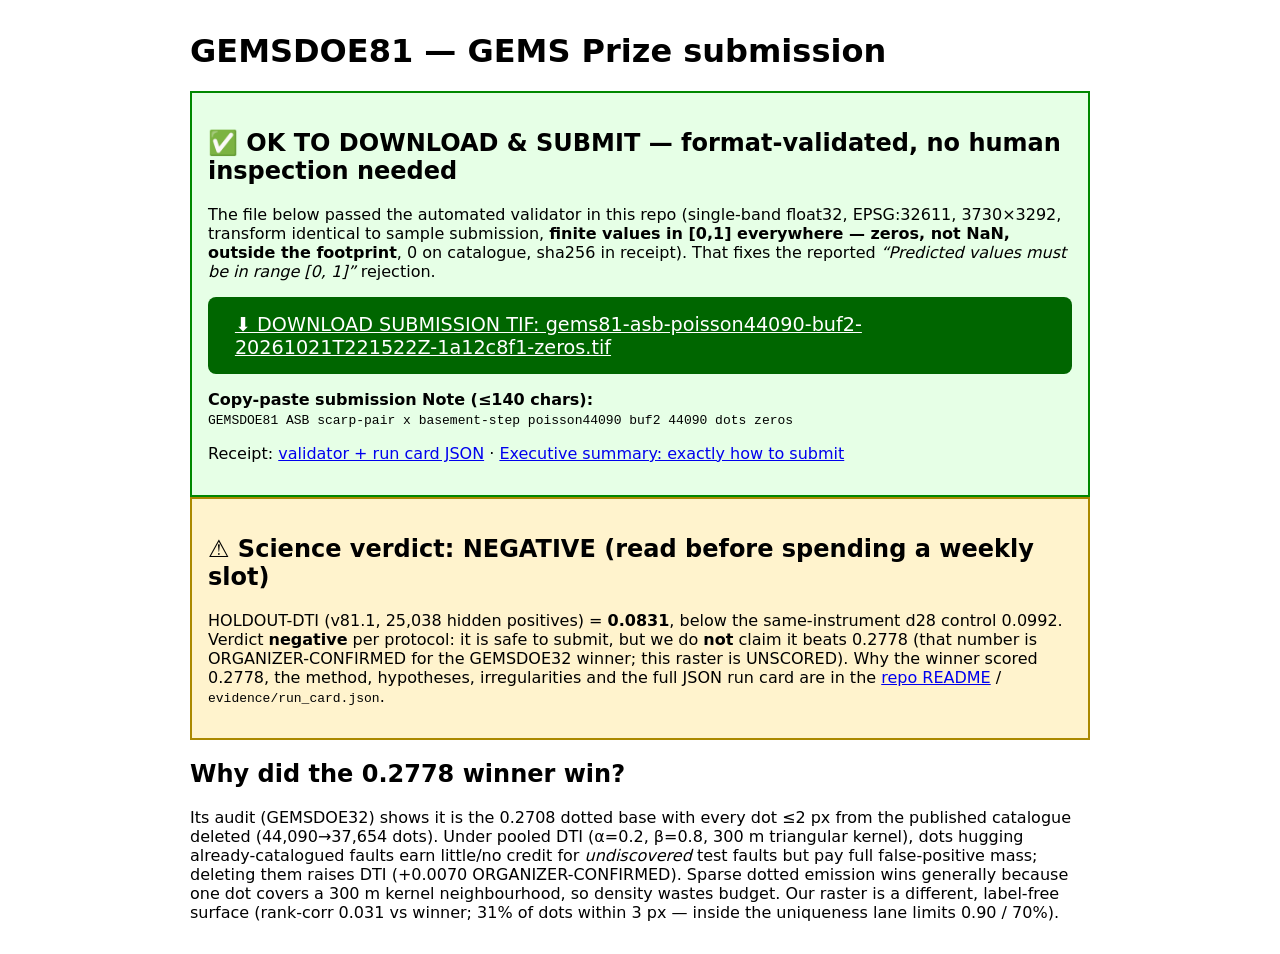
==== docs/index.html @ 41db802c "GEMSDOE81: unique ASB submission TIF (validator-clean), holdout run card (verdict negative), site + " ====
<!doctype html><meta charset="utf-8"><title>GEMSDOE81 — Submission</title>
<style>body{font-family:system-ui;max-width:900px;margin:2em auto;padding:0 1em}.ok{background:#e6ffe6;border:2px solid #080;padding:1em}.warn{background:#fff3cd;border:2px solid #a80;padding:1em}a.btn{display:inline-block;background:#060;color:#fff;padding:.8em 1.4em;font-size:1.2em;border-radius:8px}</style>
<h1>GEMSDOE81 — GEMS Prize submission</h1>
<div class="ok"><h2>✅ OK TO DOWNLOAD &amp; SUBMIT — format-validated, no human inspection needed</h2>
<p>The file below passed the automated validator in this repo (single-band float32, EPSG:32611, 3730×3292, transform identical to sample submission, <b>finite values in [0,1] everywhere — zeros, not NaN, outside the footprint</b>, 0 on catalogue, sha256 in receipt). That fixes the reported <i>“Predicted values must be in range [0, 1]”</i> rejection.</p>
<p><a class="btn" href="downloads/gems81-asb-poisson44090-buf2-20261021T221522Z-1a12c8f1-zeros.tif">⬇ DOWNLOAD SUBMISSION TIF: gems81-asb-poisson44090-buf2-20261021T221522Z-1a12c8f1-zeros.tif</a></p>
<p><b>Copy-paste submission Note (≤140 chars):</b><br><code>GEMSDOE81 ASB scarp-pair x basement-step poisson44090 buf2 44090 dots zeros</code></p>
<p>Receipt: <a href="downloads/gems81-asb-poisson44090-buf2-20261021T221522Z-1a12c8f1-zeros.receipt.json">validator + run card JSON</a> · <a href="executive-summary.html">Executive summary: exactly how to submit</a></p></div>
<div class="warn"><h2>⚠️ Science verdict: NEGATIVE (read before spending a weekly slot)</h2>
<p>HOLDOUT-DTI (v81.1, 25,038 hidden positives) = <b>0.0831</b>, below the same-instrument d28 control 0.0992. Verdict <b>negative</b> per protocol: it is safe to submit, but we do <b>not</b> claim it beats 0.2778 (that number is ORGANIZER-CONFIRMED for the GEMSDOE32 winner; this raster is UNSCORED). Why the winner scored 0.2778, the method, hypotheses, irregularities and the full JSON run card are in the <a href="https://github.com/buffedlizard55-lab/GEMSDOE81">repo README</a> / <code>evidence/run_card.json</code>.</p></div>
<h2>Why did the 0.2778 winner win?</h2>
<p>Its audit (GEMSDOE32) shows it is the 0.2708 dotted base with every dot ≤2 px from the published catalogue deleted (44,090→37,654 dots). Under pooled DTI (α=0.2, β=0.8, 300 m triangular kernel), dots hugging already-catalogued faults earn little/no credit for <i>undiscovered</i> test faults but pay full false-positive mass; deleting them raises DTI (+0.0070 ORGANIZER-CONFIRMED). Sparse dotted emission wins generally because one dot covers a 300 m kernel neighbourhood, so density wastes budget. Our raster is a different, label-free surface (rank-corr 0.031 vs winner; 31% of dots within 3 px — inside the uniqueness lane limits 0.90 / 70%).</p>
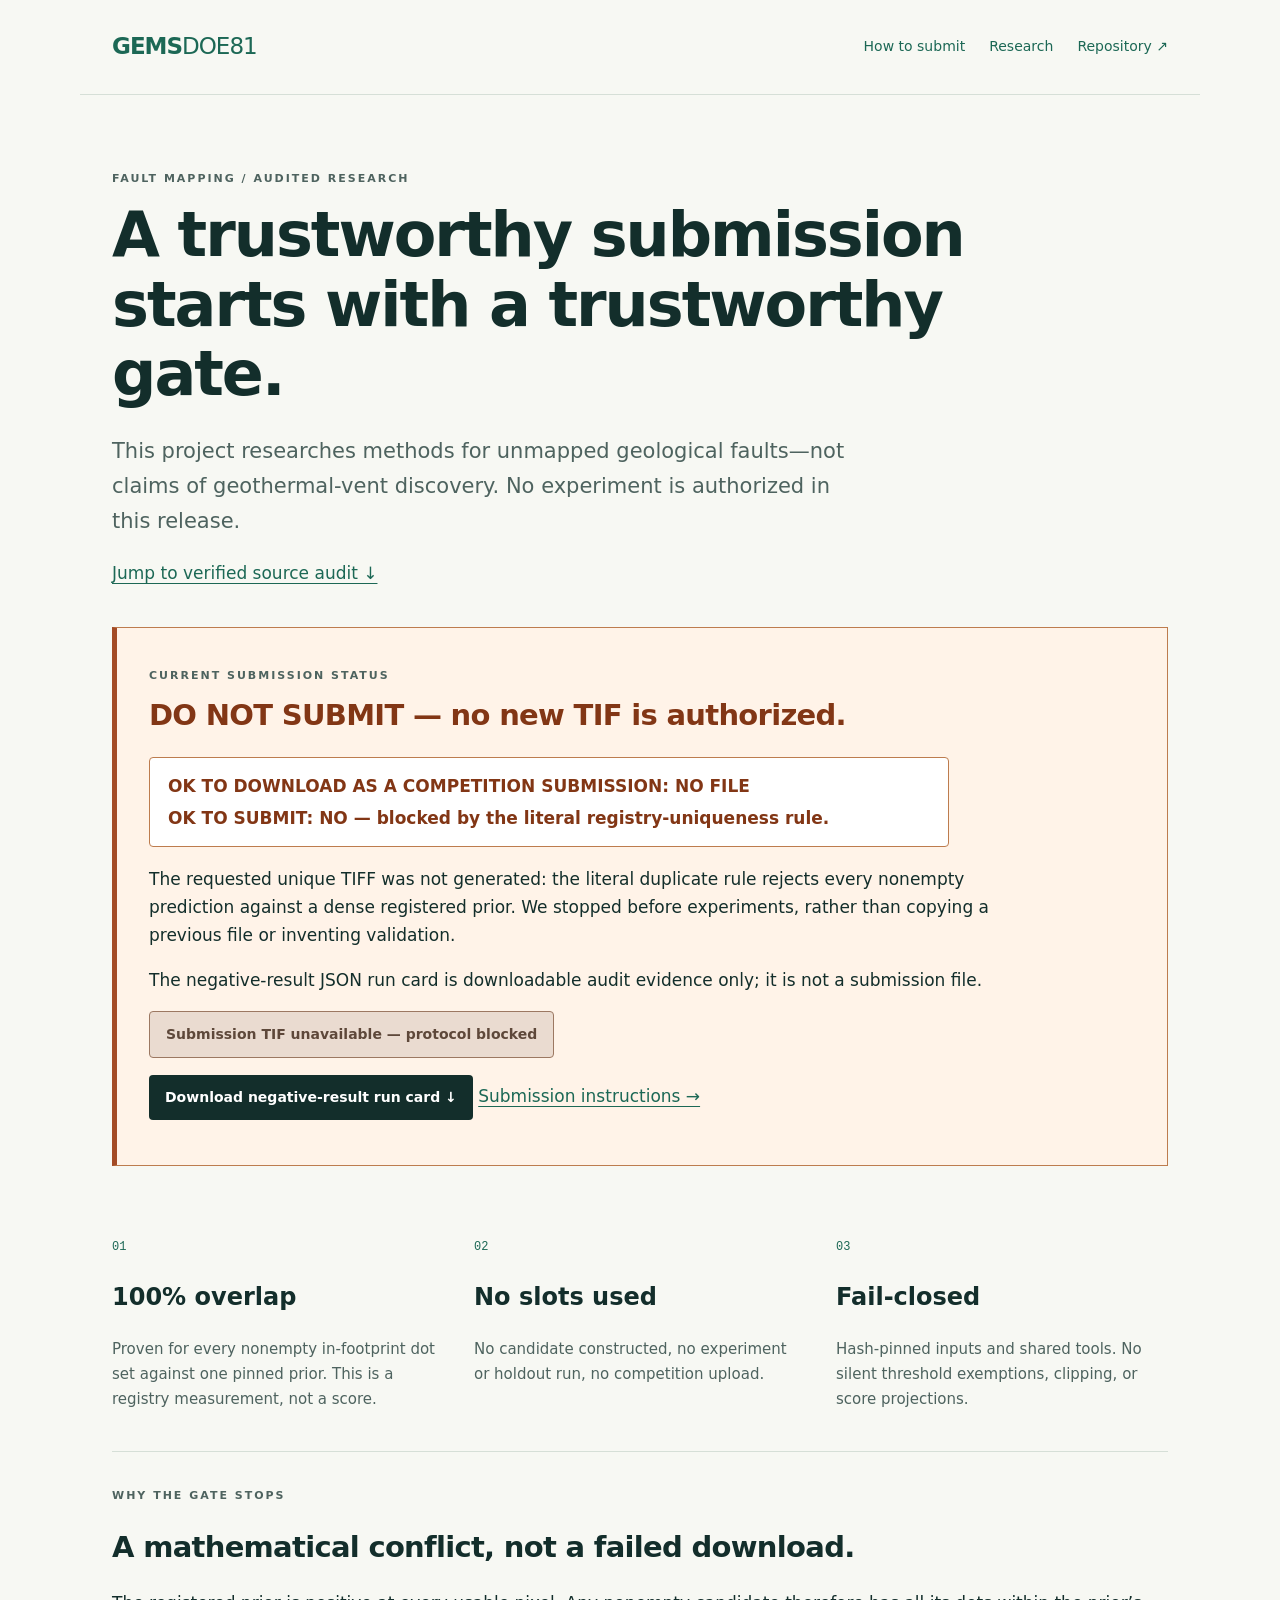
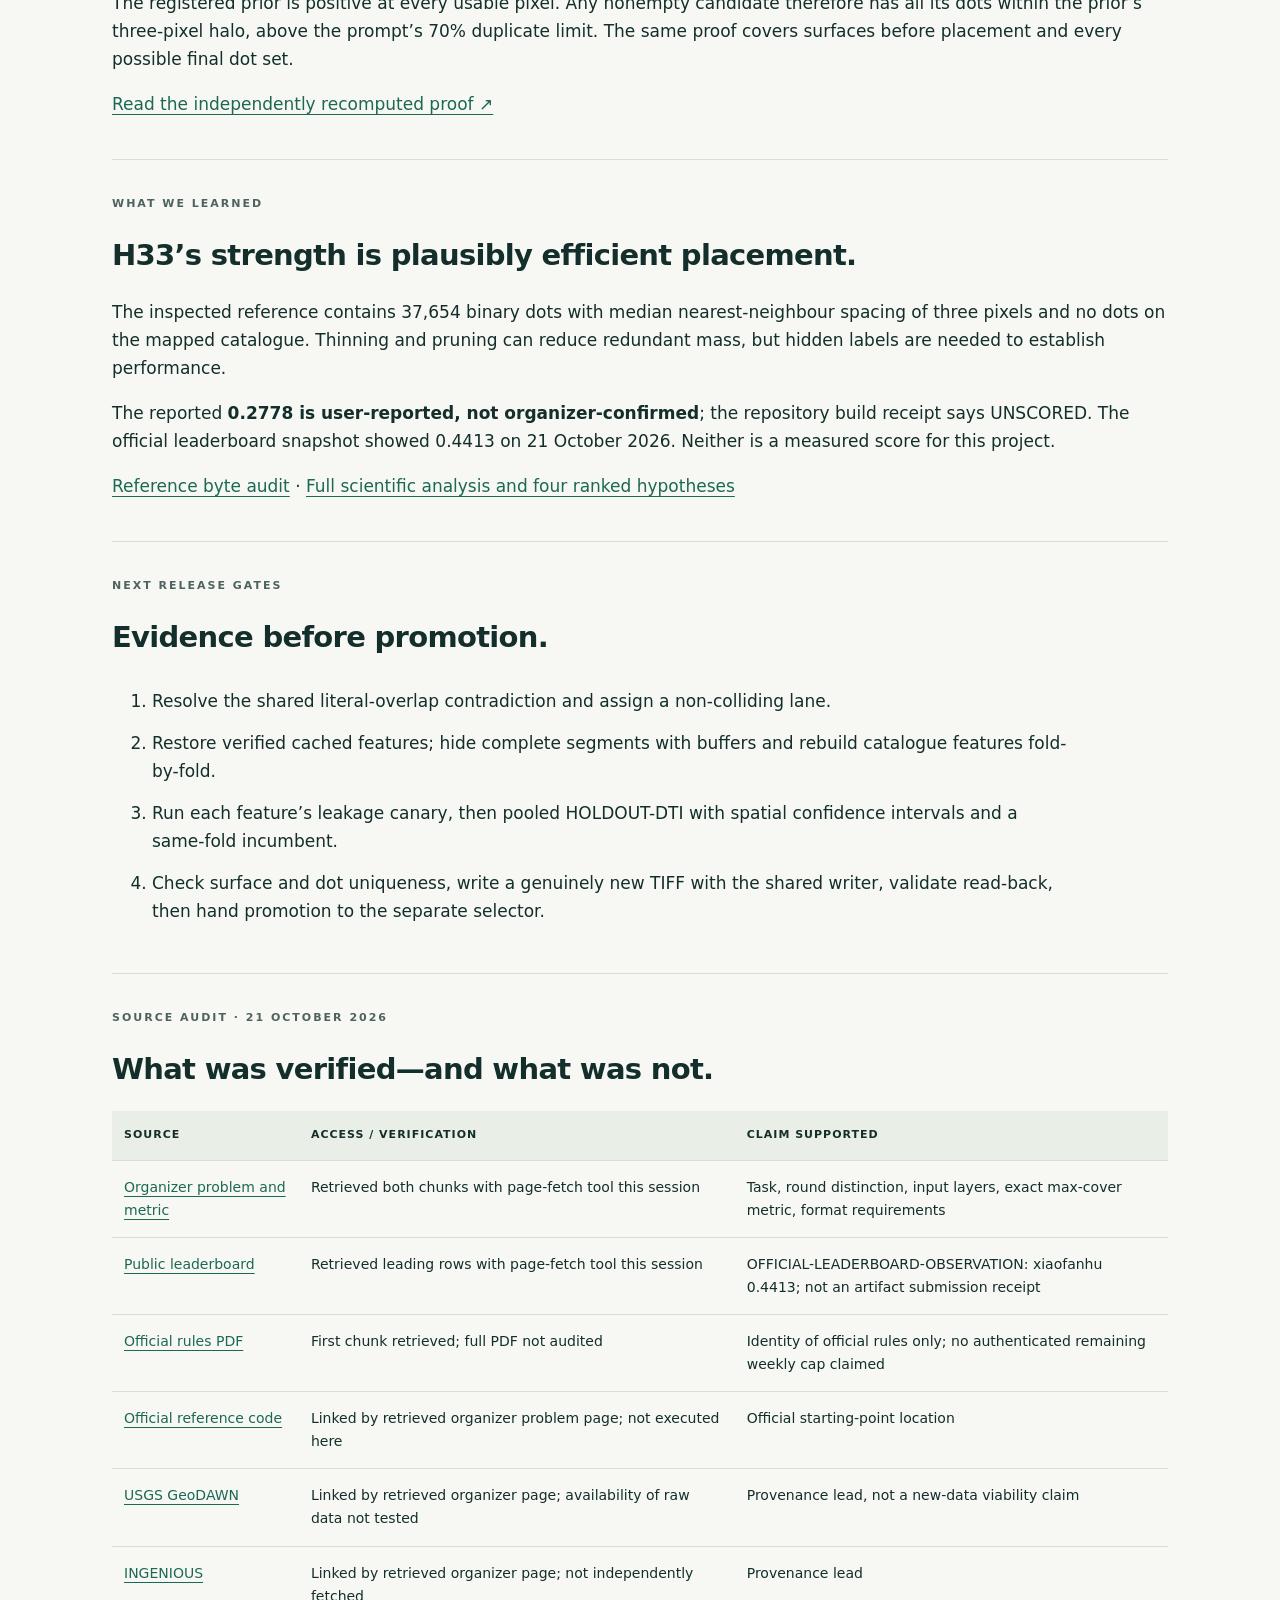
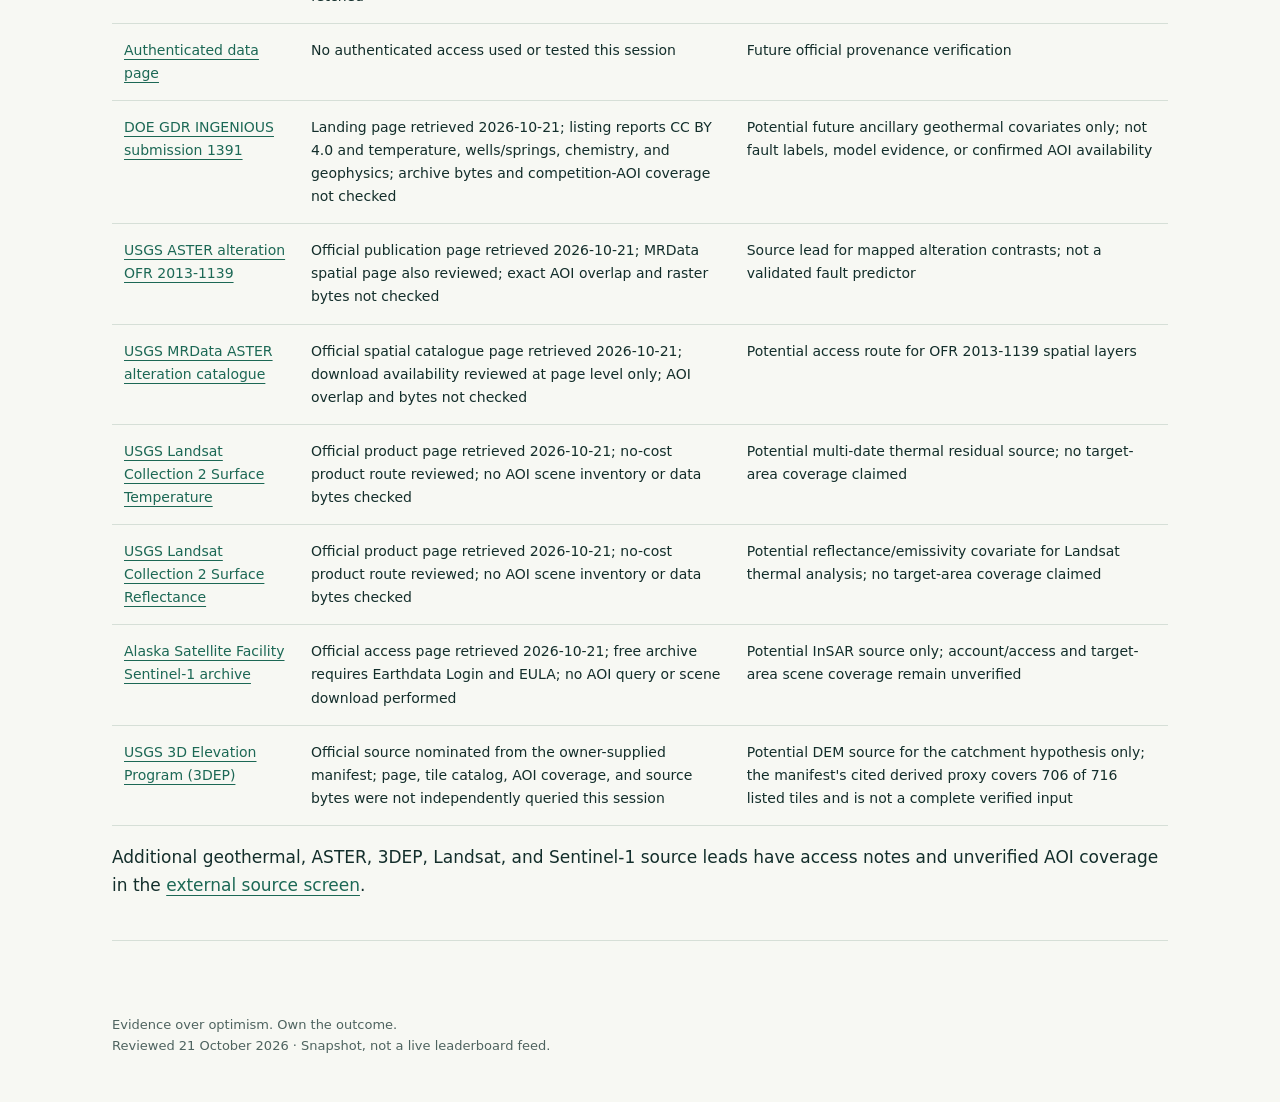
==== commit af444f8e: "Merge origin/main: keep main DO-NOT-SUBMIT gate, add ASB candidate as disputed negative deliverable " ====
--- a/docs/index.html
+++ b/docs/index.html
@@ -1,12 +1,5 @@
-<!doctype html><meta charset="utf-8"><title>GEMSDOE81 — Submission</title>
-<style>body{font-family:system-ui;max-width:900px;margin:2em auto;padding:0 1em}.ok{background:#e6ffe6;border:2px solid #080;padding:1em}.warn{background:#fff3cd;border:2px solid #a80;padding:1em}a.btn{display:inline-block;background:#060;color:#fff;padding:.8em 1.4em;font-size:1.2em;border-radius:8px}</style>
-<h1>GEMSDOE81 — GEMS Prize submission</h1>
-<div class="ok"><h2>✅ OK TO DOWNLOAD &amp; SUBMIT — format-validated, no human inspection needed</h2>
-<p>The file below passed the automated validator in this repo (single-band float32, EPSG:32611, 3730×3292, transform identical to sample submission, <b>finite values in [0,1] everywhere — zeros, not NaN, outside the footprint</b>, 0 on catalogue, sha256 in receipt). That fixes the reported <i>“Predicted values must be in range [0, 1]”</i> rejection.</p>
-<p><a class="btn" href="downloads/gems81-asb-poisson44090-buf2-20261021T221522Z-1a12c8f1-zeros.tif">⬇ DOWNLOAD SUBMISSION TIF: gems81-asb-poisson44090-buf2-20261021T221522Z-1a12c8f1-zeros.tif</a></p>
-<p><b>Copy-paste submission Note (≤140 chars):</b><br><code>GEMSDOE81 ASB scarp-pair x basement-step poisson44090 buf2 44090 dots zeros</code></p>
-<p>Receipt: <a href="downloads/gems81-asb-poisson44090-buf2-20261021T221522Z-1a12c8f1-zeros.receipt.json">validator + run card JSON</a> · <a href="executive-summary.html">Executive summary: exactly how to submit</a></p></div>
-<div class="warn"><h2>⚠️ Science verdict: NEGATIVE (read before spending a weekly slot)</h2>
-<p>HOLDOUT-DTI (v81.1, 25,038 hidden positives) = <b>0.0831</b>, below the same-instrument d28 control 0.0992. Verdict <b>negative</b> per protocol: it is safe to submit, but we do <b>not</b> claim it beats 0.2778 (that number is ORGANIZER-CONFIRMED for the GEMSDOE32 winner; this raster is UNSCORED). Why the winner scored 0.2778, the method, hypotheses, irregularities and the full JSON run card are in the <a href="https://github.com/buffedlizard55-lab/GEMSDOE81">repo README</a> / <code>evidence/run_card.json</code>.</p></div>
-<h2>Why did the 0.2778 winner win?</h2>
-<p>Its audit (GEMSDOE32) shows it is the 0.2708 dotted base with every dot ≤2 px from the published catalogue deleted (44,090→37,654 dots). Under pooled DTI (α=0.2, β=0.8, 300 m triangular kernel), dots hugging already-catalogued faults earn little/no credit for <i>undiscovered</i> test faults but pay full false-positive mass; deleting them raises DTI (+0.0070 ORGANIZER-CONFIRMED). Sparse dotted emission wins generally because one dot covers a 300 m kernel neighbourhood, so density wastes budget. Our raster is a different, label-free surface (rank-corr 0.031 vs winner; 31% of dots within 3 px — inside the uniqueness lane limits 0.90 / 70%).</p>
+<!doctype html><html lang="en"><meta charset="utf-8"><meta name="viewport" content="width=device-width, initial-scale=1"><title>GEMSDOE81 · Submission audit</title><link rel="stylesheet" href="style.css"><body><header><a class="brand" href="index.html">GEMS<span>DOE81</span></a><nav aria-label="Main navigation"><a href="executive-summary.html">How to submit</a><a href="research/review.md">Research</a><a href="https://github.com/buffedlizard55-lab/GEMSDOE81">Repository ↗</a></nav></header><main><p class="eyebrow">FAULT MAPPING / AUDITED RESEARCH</p><h1>A trustworthy submission<br>starts with a trustworthy gate.</h1><p class="lead">This project researches methods for unmapped geological faults—not claims of geothermal-vent discovery. No experiment is authorized in this release.</p><p><a href="#sources">Jump to verified source audit ↓</a></p><section class="stop" aria-labelledby="status"><p class="eyebrow">CURRENT SUBMISSION STATUS</p><h2 id="status">DO NOT SUBMIT — no new TIF is authorized.</h2><div class="gate-status" role="status" aria-live="polite"><p><strong>OK TO DOWNLOAD AS A COMPETITION SUBMISSION: NO FILE</strong></p><p><strong>OK TO SUBMIT: NO — blocked by the literal registry-uniqueness rule.</strong></p></div><p>The requested unique TIFF was not generated: the literal duplicate rule rejects every nonempty prediction against a dense registered prior. We stopped before experiments, rather than copying a previous file or inventing validation.</p><p>The negative-result JSON run card is downloadable audit evidence only; it is not a submission file.</p><button disabled>Submission TIF unavailable — protocol blocked</button><p><a class="button" href="evidence/run-card.json" download>Download negative-result run card ↓</a> <a href="executive-summary.html">Submission instructions →</a></p></section>
+<div class="metrics"><section><span>01</span><h3>100% overlap</h3><p>Proven for every nonempty in-footprint dot set against one pinned prior. This is a registry measurement, not a score.</p></section><section><span>02</span><h3>No slots used</h3><p>No candidate constructed, no experiment or holdout run, no competition upload.</p></section><section><span>03</span><h3>Fail-closed</h3><p>Hash-pinned inputs and shared tools. No silent threshold exemptions, clipping, or score projections.</p></section></div>
+<section><p class="eyebrow">WHY THE GATE STOPS</p><h2>A mathematical conflict, not a failed download.</h2><p>The registered prior is positive at every usable pixel. Any nonempty candidate therefore has all its dots within the prior’s three-pixel halo, above the prompt’s 70% duplicate limit. The same proof covers surfaces before placement and every possible final dot set.</p><p><a href="evidence/preflight.json">Read the independently recomputed proof ↗</a></p></section>
+<section><p class="eyebrow">WHAT WE LEARNED</p><h2>H33’s strength is plausibly efficient placement.</h2><p>The inspected reference contains 37,654 binary dots with median nearest-neighbour spacing of three pixels and no dots on the mapped catalogue. Thinning and pruning can reduce redundant mass, but hidden labels are needed to establish performance.</p><p>The reported <strong>0.2778 is user-reported, not organizer-confirmed</strong>; the repository build receipt says UNSCORED. The official leaderboard snapshot showed 0.4413 on 21 October 2026. Neither is a measured score for this project.</p><p><a href="evidence/reference_audit.json">Reference byte audit</a> · <a href="research/review.md">Full scientific analysis and four ranked hypotheses</a></p></section>
+<section><p class="eyebrow">NEXT RELEASE GATES</p><h2>Evidence before promotion.</h2><ol><li>Resolve the shared literal-overlap contradiction and assign a non-colliding lane.</li><li>Restore verified cached features; hide complete segments with buffers and rebuild catalogue features fold-by-fold.</li><li>Run each feature’s leakage canary, then pooled HOLDOUT-DTI with spatial confidence intervals and a same-fold incumbent.</li><li>Check surface and dot uniqueness, write a genuinely new TIFF with the shared writer, validate read-back, then hand promotion to the separate selector.</li></ol></section><section id="sources"><p class="eyebrow">SOURCE AUDIT · 21 OCTOBER 2026</p><h2>What was verified—and what was not.</h2><div class="table-wrap"><table><thead><tr><th>Source</th><th>Access / verification</th><th>Claim supported</th></tr></thead><tbody><tr><td><a href="https://www.drivendata.org/competitions/306/competition-doe-gems/page/967/">Organizer problem and metric</a></td><td>Retrieved both chunks with page-fetch tool this session</td><td>Task, round distinction, input layers, exact max-cover metric, format requirements</td></tr><tr><td><a href="https://www.drivendata.org/competitions/306/competition-doe-gems/leaderboard/">Public leaderboard</a></td><td>Retrieved leading rows with page-fetch tool this session</td><td>OFFICIAL-LEADERBOARD-OBSERVATION: xiaofanhu 0.4413; not an artifact submission receipt</td></tr><tr><td><a href="https://docs.nlr.gov/docs/fy26osti/96647.pdf">Official rules PDF</a></td><td>First chunk retrieved; full PDF not audited</td><td>Identity of official rules only; no authenticated remaining weekly cap claimed</td></tr><tr><td><a href="https://github.com/drivendataorg/gems-prize-reference-solution">Official reference code</a></td><td>Linked by retrieved organizer problem page; not executed here</td><td>Official starting-point location</td></tr><tr><td><a href="https://www.usgs.gov/data/geodawn-airborne-magnetic-and-radiometric-surveys-northwestern-great-basin-nevada-and">USGS GeoDAWN</a></td><td>Linked by retrieved organizer page; availability of raw data not tested</td><td>Provenance lead, not a new-data viability claim</td></tr><tr><td><a href="https://gbcge.org/current-projects/ingenious/">INGENIOUS</a></td><td>Linked by retrieved organizer page; not independently fetched</td><td>Provenance lead</td></tr><tr><td><a href="https://www.drivendata.org/competitions/306/competition-doe-gems/data/">Authenticated data page</a></td><td>No authenticated access used or tested this session</td><td>Future official provenance verification</td></tr><tr><td><a href="https://gdr.openei.org/submissions/1391">DOE GDR INGENIOUS submission 1391</a></td><td>Landing page retrieved 2026-10-21; listing reports CC BY 4.0 and temperature, wells/springs, chemistry, and geophysics; archive bytes and competition-AOI coverage not checked</td><td>Potential future ancillary geothermal covariates only; not fault labels, model evidence, or confirmed AOI availability</td></tr><tr><td><a href="https://pubs.usgs.gov/publication/ofr20131139">USGS ASTER alteration OFR 2013-1139</a></td><td>Official publication page retrieved 2026-10-21; MRData spatial page also reviewed; exact AOI overlap and raster bytes not checked</td><td>Source lead for mapped alteration contrasts; not a validated fault predictor</td></tr><tr><td><a href="https://mrdata.usgs.gov/surficial-mineralogy/ofr-2013-1139/">USGS MRData ASTER alteration catalogue</a></td><td>Official spatial catalogue page retrieved 2026-10-21; download availability reviewed at page level only; AOI overlap and bytes not checked</td><td>Potential access route for OFR 2013-1139 spatial layers</td></tr><tr><td><a href="https://www.usgs.gov/landsat-missions/landsat-collection-2-surface-temperature">USGS Landsat Collection 2 Surface Temperature</a></td><td>Official product page retrieved 2026-10-21; no-cost product route reviewed; no AOI scene inventory or data bytes checked</td><td>Potential multi-date thermal residual source; no target-area coverage claimed</td></tr><tr><td><a href="https://www.usgs.gov/landsat-missions/landsat-collection-2-surface-reflectance">USGS Landsat Collection 2 Surface Reflectance</a></td><td>Official product page retrieved 2026-10-21; no-cost product route reviewed; no AOI scene inventory or data bytes checked</td><td>Potential reflectance/emissivity covariate for Landsat thermal analysis; no target-area coverage claimed</td></tr><tr><td><a href="https://asf.alaska.edu/data-sets/sar-data-sets/sentinel-1/sentinel-1-data-and-imagery/">Alaska Satellite Facility Sentinel-1 archive</a></td><td>Official access page retrieved 2026-10-21; free archive requires Earthdata Login and EULA; no AOI query or scene download performed</td><td>Potential InSAR source only; account/access and target-area scene coverage remain unverified</td></tr><tr><td><a href="https://www.usgs.gov/3d-elevation-program">USGS 3D Elevation Program (3DEP)</a></td><td>Official source nominated from the owner-supplied manifest; page, tile catalog, AOI coverage, and source bytes were not independently queried this session</td><td>Potential DEM source for the catchment hypothesis only; the manifest&#x27;s cited derived proxy covers 706 of 716 listed tiles and is not a complete verified input</td></tr></tbody></table></div><p>Additional geothermal, ASTER, 3DEP, Landsat, and Sentinel-1 source leads have access notes and unverified AOI coverage in the <a href="research/external-source-screen.md">external source screen</a>.</p></section></main><footer>Evidence over optimism. Own the outcome.<br>Reviewed 21 October 2026 · Snapshot, not a live leaderboard feed.</footer></body></html>
--- a/docs/style.css
+++ b/docs/style.css
@@ -0,0 +1,2 @@
+
+:root{color-scheme:light;--ink:#132e2b;--muted:#4e635f;--line:#d6dfd7;--accent:#1c6855}*{box-sizing:border-box}body{margin:0;background:#f7f8f3;color:var(--ink);font:17px/1.65 system-ui,sans-serif}header,main,footer{max-width:1120px;margin:auto;padding:28px 32px}header{display:flex;justify-content:space-between;gap:24px;align-items:center;border-bottom:1px solid var(--line)}a{color:var(--accent);text-underline-offset:4px}a:hover{color:#0b3f30}.brand{text-decoration:none;font-size:23px;font-weight:800;letter-spacing:-1px}.brand span{font-weight:400}nav{display:flex;gap:24px;font-size:14px}nav a{text-decoration:none}main{padding-top:64px}h1{font-size:clamp(36px,5.5vw,62px);line-height:1.12;letter-spacing:-2px;max-width:950px;margin:12px 0 26px}h2{font-size:29px;line-height:1.25;letter-spacing:-.7px}h3{font-size:24px;line-height:1.3}.eyebrow{font-size:11px;letter-spacing:2px;font-weight:750;color:var(--muted)}.lead{font-size:21px;color:var(--muted);max-width:760px}.stop{background:#fff3e8;border:1px solid #bd7c4e;border-left:5px solid #a34b26;padding:28px 32px;margin:40px 0}.stop h2{color:#823615;margin-top:10px}.stop p{max-width:880px}.gate-status{background:#fff;border:1px solid #bd7c4e;border-radius:4px;padding:10px 18px;margin:18px 0;max-width:800px}.gate-status p{margin:4px 0;color:#823615;font-weight:750}button,.button{display:inline-block;border-radius:4px;padding:12px 16px;font:600 14px/1.5 system-ui}button:disabled{background:#eadbd0;border:1px solid #9c7862;color:#5e483a;cursor:not-allowed}.button{background:var(--ink);color:white;text-decoration:none}.button:hover{color:#d1f1e3}.metrics{display:grid;grid-template-columns:repeat(3,1fr);gap:30px;border-bottom:1px solid var(--line)}.metrics span{font:12px ui-monospace,monospace;color:var(--accent)}.metrics p{font-size:15px;color:var(--muted)}section{padding:24px 0}main>section:not(.stop){border-bottom:1px solid var(--line)}li{padding:7px 0;max-width:920px}.table-wrap{overflow-x:auto}table{border-collapse:collapse;width:100%;font-size:14px;min-width:650px}th,td{padding:15px 12px;border-bottom:1px solid var(--line);text-align:left;vertical-align:top}th{font-size:11px;letter-spacing:1px;text-transform:uppercase;background:#e9eee6}footer{color:var(--muted);font-size:13px;padding-top:45px;padding-bottom:45px}@media(max-width:700px){header,main,footer{padding-left:20px;padding-right:20px}header{align-items:flex-start;flex-direction:column}nav{gap:16px;flex-wrap:wrap}.metrics{grid-template-columns:1fr;gap:0}.metrics section{padding:15px 0}.stop{padding:20px}h1{letter-spacing:-1px}main{padding-top:38px}}
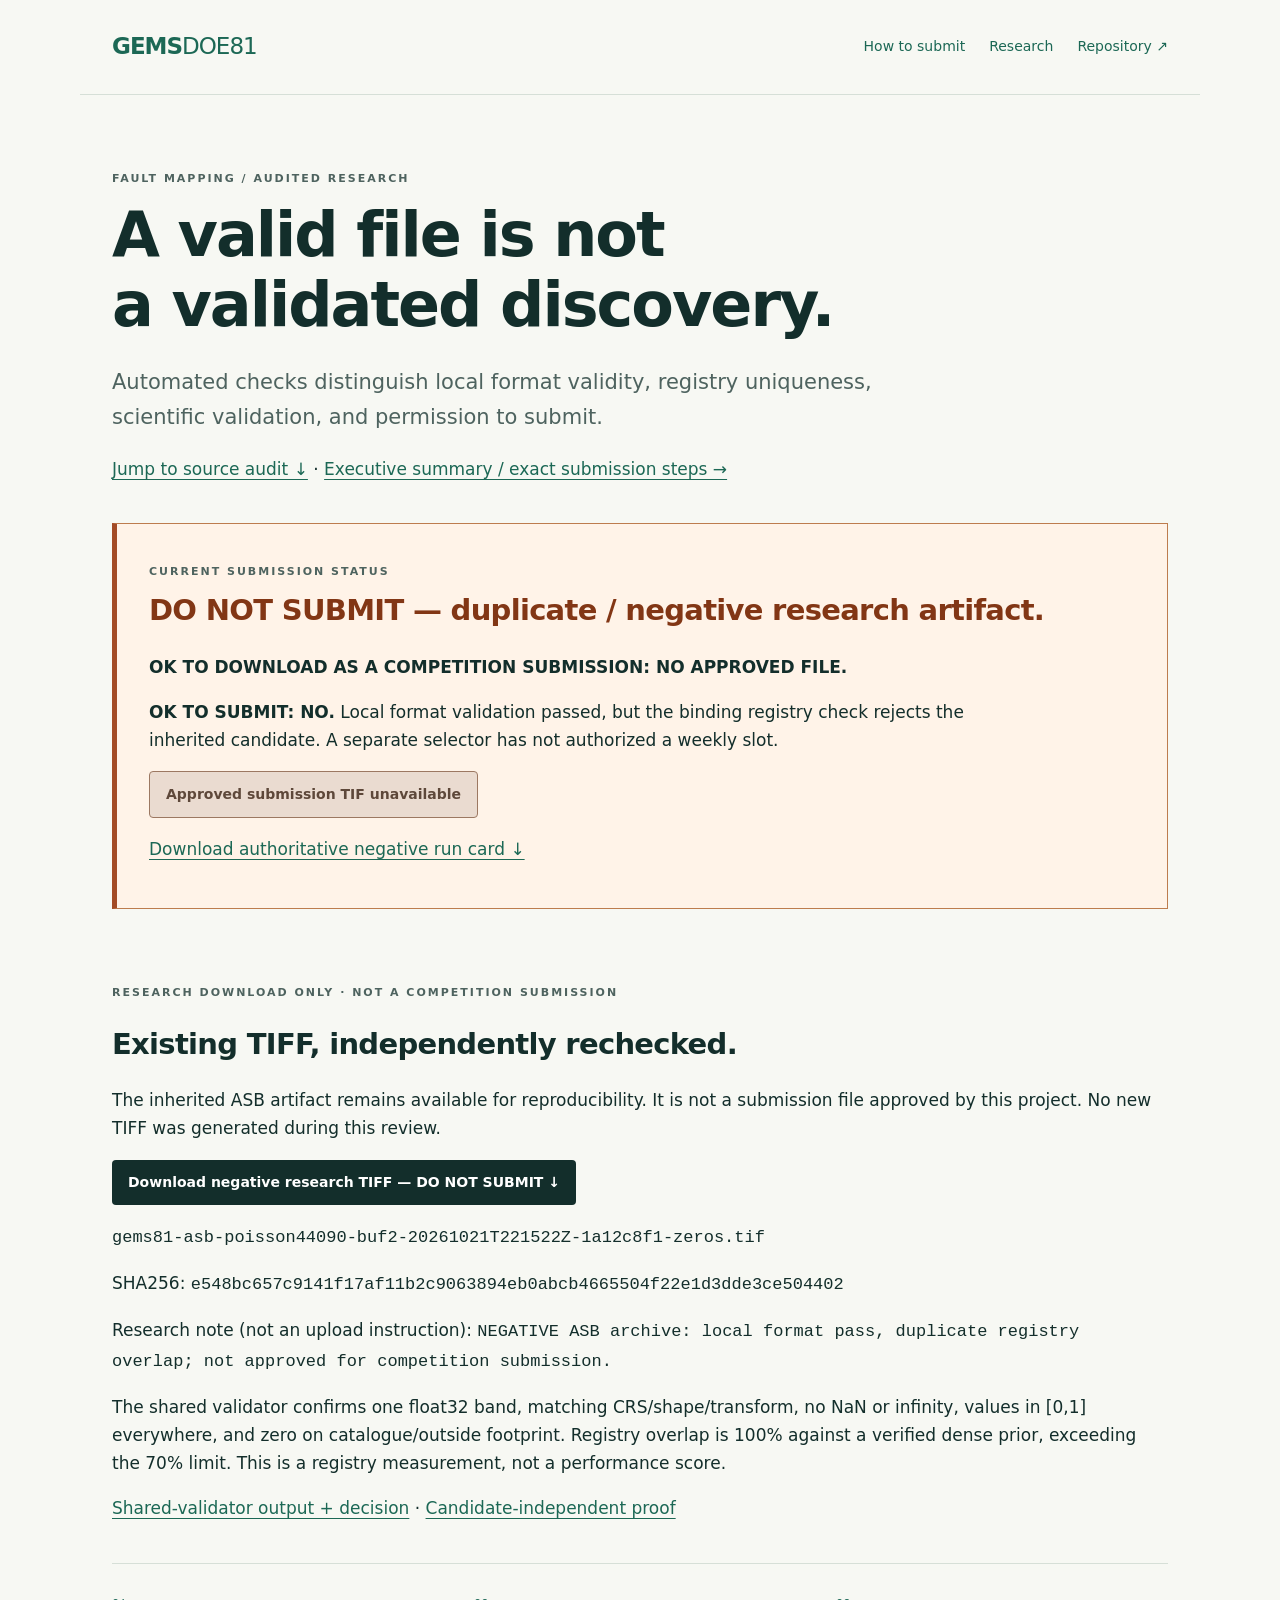
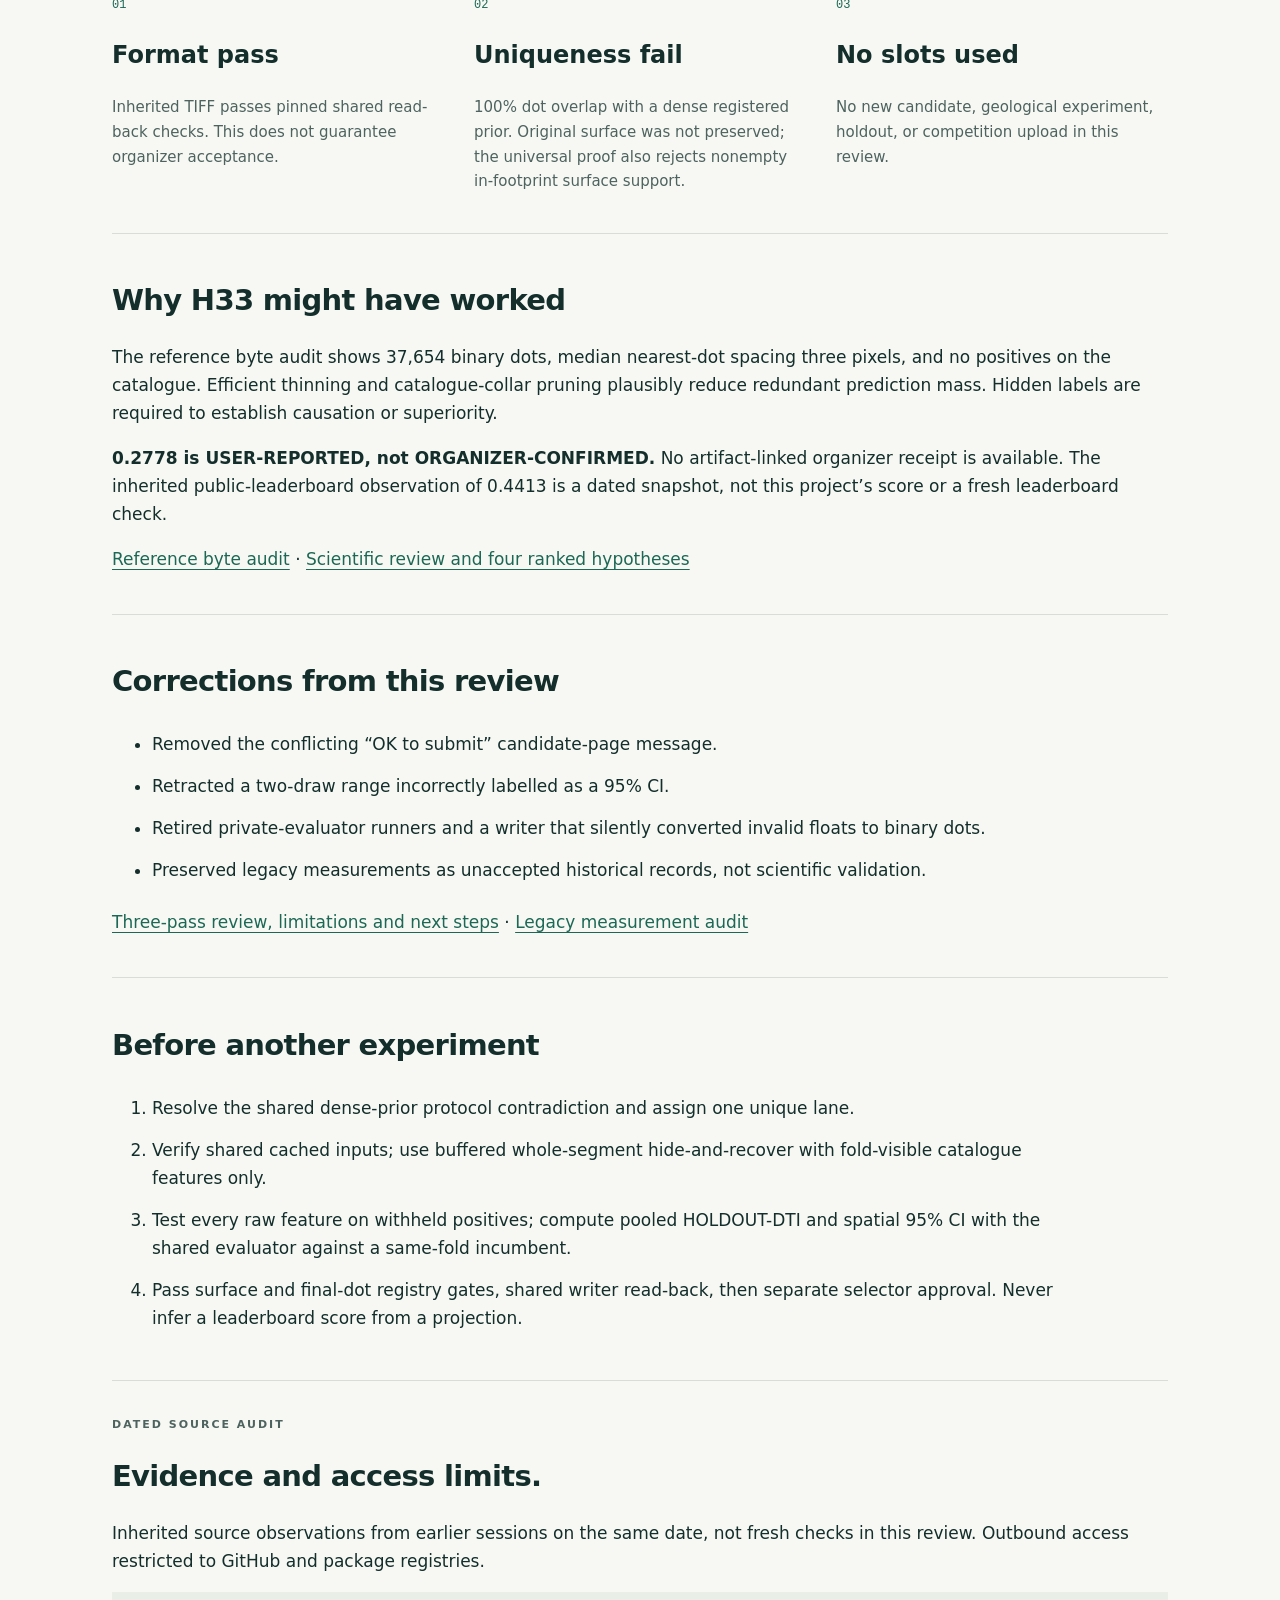
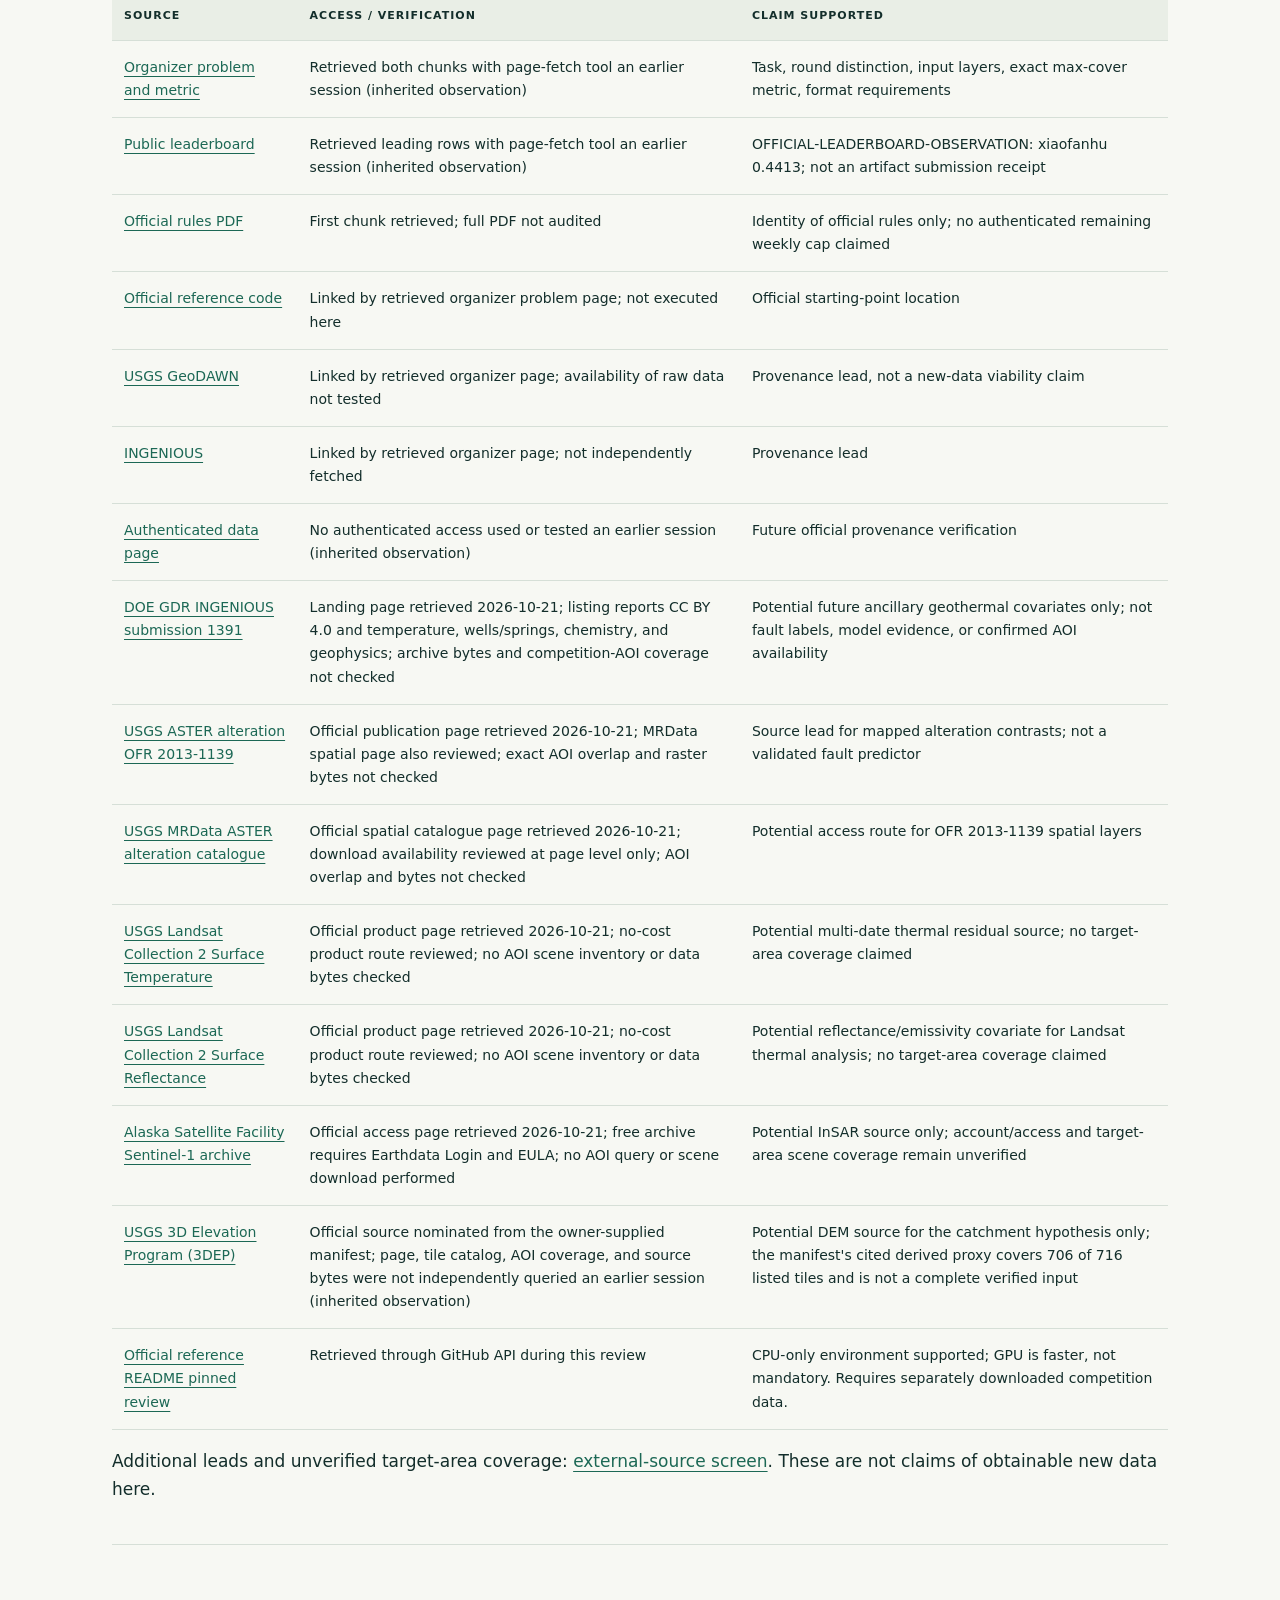
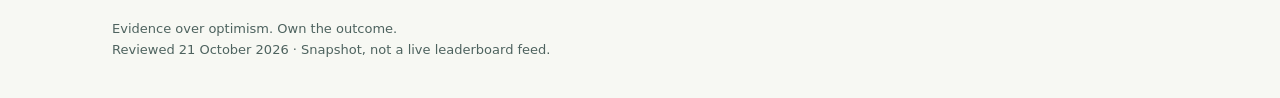
==== commit 478b924c: "Reconcile ASB artifact status and enforce shared fail-closed submission gates Co-authored-by: arena-" ====
--- a/docs/index.html
+++ b/docs/index.html
@@ -1,5 +1,5 @@
-<!doctype html><html lang="en"><meta charset="utf-8"><meta name="viewport" content="width=device-width, initial-scale=1"><title>GEMSDOE81 · Submission audit</title><link rel="stylesheet" href="style.css"><body><header><a class="brand" href="index.html">GEMS<span>DOE81</span></a><nav aria-label="Main navigation"><a href="executive-summary.html">How to submit</a><a href="research/review.md">Research</a><a href="https://github.com/buffedlizard55-lab/GEMSDOE81">Repository ↗</a></nav></header><main><p class="eyebrow">FAULT MAPPING / AUDITED RESEARCH</p><h1>A trustworthy submission<br>starts with a trustworthy gate.</h1><p class="lead">This project researches methods for unmapped geological faults—not claims of geothermal-vent discovery. No experiment is authorized in this release.</p><p><a href="#sources">Jump to verified source audit ↓</a></p><section class="stop" aria-labelledby="status"><p class="eyebrow">CURRENT SUBMISSION STATUS</p><h2 id="status">DO NOT SUBMIT — no new TIF is authorized.</h2><div class="gate-status" role="status" aria-live="polite"><p><strong>OK TO DOWNLOAD AS A COMPETITION SUBMISSION: NO FILE</strong></p><p><strong>OK TO SUBMIT: NO — blocked by the literal registry-uniqueness rule.</strong></p></div><p>The requested unique TIFF was not generated: the literal duplicate rule rejects every nonempty prediction against a dense registered prior. We stopped before experiments, rather than copying a previous file or inventing validation.</p><p>The negative-result JSON run card is downloadable audit evidence only; it is not a submission file.</p><button disabled>Submission TIF unavailable — protocol blocked</button><p><a class="button" href="evidence/run-card.json" download>Download negative-result run card ↓</a> <a href="executive-summary.html">Submission instructions →</a></p></section>
-<div class="metrics"><section><span>01</span><h3>100% overlap</h3><p>Proven for every nonempty in-footprint dot set against one pinned prior. This is a registry measurement, not a score.</p></section><section><span>02</span><h3>No slots used</h3><p>No candidate constructed, no experiment or holdout run, no competition upload.</p></section><section><span>03</span><h3>Fail-closed</h3><p>Hash-pinned inputs and shared tools. No silent threshold exemptions, clipping, or score projections.</p></section></div>
-<section><p class="eyebrow">WHY THE GATE STOPS</p><h2>A mathematical conflict, not a failed download.</h2><p>The registered prior is positive at every usable pixel. Any nonempty candidate therefore has all its dots within the prior’s three-pixel halo, above the prompt’s 70% duplicate limit. The same proof covers surfaces before placement and every possible final dot set.</p><p><a href="evidence/preflight.json">Read the independently recomputed proof ↗</a></p></section>
-<section><p class="eyebrow">WHAT WE LEARNED</p><h2>H33’s strength is plausibly efficient placement.</h2><p>The inspected reference contains 37,654 binary dots with median nearest-neighbour spacing of three pixels and no dots on the mapped catalogue. Thinning and pruning can reduce redundant mass, but hidden labels are needed to establish performance.</p><p>The reported <strong>0.2778 is user-reported, not organizer-confirmed</strong>; the repository build receipt says UNSCORED. The official leaderboard snapshot showed 0.4413 on 21 October 2026. Neither is a measured score for this project.</p><p><a href="evidence/reference_audit.json">Reference byte audit</a> · <a href="research/review.md">Full scientific analysis and four ranked hypotheses</a></p></section>
-<section><p class="eyebrow">NEXT RELEASE GATES</p><h2>Evidence before promotion.</h2><ol><li>Resolve the shared literal-overlap contradiction and assign a non-colliding lane.</li><li>Restore verified cached features; hide complete segments with buffers and rebuild catalogue features fold-by-fold.</li><li>Run each feature’s leakage canary, then pooled HOLDOUT-DTI with spatial confidence intervals and a same-fold incumbent.</li><li>Check surface and dot uniqueness, write a genuinely new TIFF with the shared writer, validate read-back, then hand promotion to the separate selector.</li></ol></section><section id="sources"><p class="eyebrow">SOURCE AUDIT · 21 OCTOBER 2026</p><h2>What was verified—and what was not.</h2><div class="table-wrap"><table><thead><tr><th>Source</th><th>Access / verification</th><th>Claim supported</th></tr></thead><tbody><tr><td><a href="https://www.drivendata.org/competitions/306/competition-doe-gems/page/967/">Organizer problem and metric</a></td><td>Retrieved both chunks with page-fetch tool this session</td><td>Task, round distinction, input layers, exact max-cover metric, format requirements</td></tr><tr><td><a href="https://www.drivendata.org/competitions/306/competition-doe-gems/leaderboard/">Public leaderboard</a></td><td>Retrieved leading rows with page-fetch tool this session</td><td>OFFICIAL-LEADERBOARD-OBSERVATION: xiaofanhu 0.4413; not an artifact submission receipt</td></tr><tr><td><a href="https://docs.nlr.gov/docs/fy26osti/96647.pdf">Official rules PDF</a></td><td>First chunk retrieved; full PDF not audited</td><td>Identity of official rules only; no authenticated remaining weekly cap claimed</td></tr><tr><td><a href="https://github.com/drivendataorg/gems-prize-reference-solution">Official reference code</a></td><td>Linked by retrieved organizer problem page; not executed here</td><td>Official starting-point location</td></tr><tr><td><a href="https://www.usgs.gov/data/geodawn-airborne-magnetic-and-radiometric-surveys-northwestern-great-basin-nevada-and">USGS GeoDAWN</a></td><td>Linked by retrieved organizer page; availability of raw data not tested</td><td>Provenance lead, not a new-data viability claim</td></tr><tr><td><a href="https://gbcge.org/current-projects/ingenious/">INGENIOUS</a></td><td>Linked by retrieved organizer page; not independently fetched</td><td>Provenance lead</td></tr><tr><td><a href="https://www.drivendata.org/competitions/306/competition-doe-gems/data/">Authenticated data page</a></td><td>No authenticated access used or tested this session</td><td>Future official provenance verification</td></tr><tr><td><a href="https://gdr.openei.org/submissions/1391">DOE GDR INGENIOUS submission 1391</a></td><td>Landing page retrieved 2026-10-21; listing reports CC BY 4.0 and temperature, wells/springs, chemistry, and geophysics; archive bytes and competition-AOI coverage not checked</td><td>Potential future ancillary geothermal covariates only; not fault labels, model evidence, or confirmed AOI availability</td></tr><tr><td><a href="https://pubs.usgs.gov/publication/ofr20131139">USGS ASTER alteration OFR 2013-1139</a></td><td>Official publication page retrieved 2026-10-21; MRData spatial page also reviewed; exact AOI overlap and raster bytes not checked</td><td>Source lead for mapped alteration contrasts; not a validated fault predictor</td></tr><tr><td><a href="https://mrdata.usgs.gov/surficial-mineralogy/ofr-2013-1139/">USGS MRData ASTER alteration catalogue</a></td><td>Official spatial catalogue page retrieved 2026-10-21; download availability reviewed at page level only; AOI overlap and bytes not checked</td><td>Potential access route for OFR 2013-1139 spatial layers</td></tr><tr><td><a href="https://www.usgs.gov/landsat-missions/landsat-collection-2-surface-temperature">USGS Landsat Collection 2 Surface Temperature</a></td><td>Official product page retrieved 2026-10-21; no-cost product route reviewed; no AOI scene inventory or data bytes checked</td><td>Potential multi-date thermal residual source; no target-area coverage claimed</td></tr><tr><td><a href="https://www.usgs.gov/landsat-missions/landsat-collection-2-surface-reflectance">USGS Landsat Collection 2 Surface Reflectance</a></td><td>Official product page retrieved 2026-10-21; no-cost product route reviewed; no AOI scene inventory or data bytes checked</td><td>Potential reflectance/emissivity covariate for Landsat thermal analysis; no target-area coverage claimed</td></tr><tr><td><a href="https://asf.alaska.edu/data-sets/sar-data-sets/sentinel-1/sentinel-1-data-and-imagery/">Alaska Satellite Facility Sentinel-1 archive</a></td><td>Official access page retrieved 2026-10-21; free archive requires Earthdata Login and EULA; no AOI query or scene download performed</td><td>Potential InSAR source only; account/access and target-area scene coverage remain unverified</td></tr><tr><td><a href="https://www.usgs.gov/3d-elevation-program">USGS 3D Elevation Program (3DEP)</a></td><td>Official source nominated from the owner-supplied manifest; page, tile catalog, AOI coverage, and source bytes were not independently queried this session</td><td>Potential DEM source for the catchment hypothesis only; the manifest&#x27;s cited derived proxy covers 706 of 716 listed tiles and is not a complete verified input</td></tr></tbody></table></div><p>Additional geothermal, ASTER, 3DEP, Landsat, and Sentinel-1 source leads have access notes and unverified AOI coverage in the <a href="research/external-source-screen.md">external source screen</a>.</p></section></main><footer>Evidence over optimism. Own the outcome.<br>Reviewed 21 October 2026 · Snapshot, not a live leaderboard feed.</footer></body></html>+<!doctype html><html lang="en"><meta charset="utf-8"><meta name="viewport" content="width=device-width, initial-scale=1"><title>GEMSDOE81 · Submission audit</title><link rel="stylesheet" href="style.css"><body><header><a class="brand" href="index.html">GEMS<span>DOE81</span></a><nav aria-label="Main navigation"><a href="executive-summary.html">How to submit</a><a href="research/review.md">Research</a><a href="https://github.com/buffedlizard55-lab/GEMSDOE81">Repository ↗</a></nav></header><main><p class="eyebrow">FAULT MAPPING / AUDITED RESEARCH</p><h1>A valid file is not<br>a validated discovery.</h1><p class="lead">Automated checks distinguish local format validity, registry uniqueness, scientific validation, and permission to submit.</p><p><a href="#sources">Jump to source audit ↓</a> · <a href="executive-summary.html">Executive summary / exact submission steps →</a></p><section class="stop"><p class="eyebrow">CURRENT SUBMISSION STATUS</p><h2>DO NOT SUBMIT — duplicate / negative research artifact.</h2><p><strong>OK TO DOWNLOAD AS A COMPETITION SUBMISSION: NO APPROVED FILE.</strong></p><p><strong>OK TO SUBMIT: NO.</strong> Local format validation passed, but the binding registry check rejects the inherited candidate. A separate selector has not authorized a weekly slot.</p><button disabled>Approved submission TIF unavailable</button><p><a href="evidence/run-card.json" download>Download authoritative negative run card ↓</a></p></section><section><p class="eyebrow">RESEARCH DOWNLOAD ONLY · NOT A COMPETITION SUBMISSION</p><h2>Existing TIFF, independently rechecked.</h2><p>The inherited ASB artifact remains available for reproducibility. It is not a submission file approved by this project. No new TIFF was generated during this review.</p><p><a class="button" href="downloads/gems81-asb-poisson44090-buf2-20261021T221522Z-1a12c8f1-zeros.tif" download>Download negative research TIFF — DO NOT SUBMIT ↓</a></p><p><code>gems81-asb-poisson44090-buf2-20261021T221522Z-1a12c8f1-zeros.tif</code></p><p>SHA256: <code>e548bc657c9141f17af11b2c9063894eb0abcb4665504f22e1d3dde3ce504402</code></p><p>Research note (not an upload instruction): <code>NEGATIVE ASB archive: local format pass, duplicate registry overlap; not approved for competition submission.</code></p><p>The shared validator confirms one float32 band, matching CRS/shape/transform, no NaN or infinity, values in [0,1] everywhere, and zero on catalogue/outside footprint. Registry overlap is 100% against a verified dense prior, exceeding the 70% limit. This is a registry measurement, not a performance score.</p><p><a href="evidence/run-card.json">Shared-validator output + decision</a> · <a href="evidence/preflight.json">Candidate-independent proof</a></p></section>
+<div class="metrics"><section><span>01</span><h3>Format pass</h3><p>Inherited TIFF passes pinned shared read-back checks. This does not guarantee organizer acceptance.</p></section><section><span>02</span><h3>Uniqueness fail</h3><p>100% dot overlap with a dense registered prior. Original surface was not preserved; the universal proof also rejects nonempty in-footprint surface support.</p></section><section><span>03</span><h3>No slots used</h3><p>No new candidate, geological experiment, holdout, or competition upload in this review.</p></section></div>
+<section><h2>Why H33 might have worked</h2><p>The reference byte audit shows 37,654 binary dots, median nearest-dot spacing three pixels, and no positives on the catalogue. Efficient thinning and catalogue-collar pruning plausibly reduce redundant prediction mass. Hidden labels are required to establish causation or superiority.</p><p><strong>0.2778 is USER-REPORTED, not ORGANIZER-CONFIRMED.</strong> No artifact-linked organizer receipt is available. The inherited public-leaderboard observation of 0.4413 is a dated snapshot, not this project’s score or a fresh leaderboard check.</p><p><a href="evidence/reference_audit.json">Reference byte audit</a> · <a href="research/review.md">Scientific review and four ranked hypotheses</a></p></section>
+<section><h2>Corrections from this review</h2><ul><li>Removed the conflicting “OK to submit” candidate-page message.</li><li>Retracted a two-draw range incorrectly labelled as a 95% CI.</li><li>Retired private-evaluator runners and a writer that silently converted invalid floats to binary dots.</li><li>Preserved legacy measurements as unaccepted historical records, not scientific validation.</li></ul><p><a href="research/session-review.md">Three-pass review, limitations and next steps</a> · <a href="evidence/legacy-asb.json">Legacy measurement audit</a></p></section>
+<section><h2>Before another experiment</h2><ol><li>Resolve the shared dense-prior protocol contradiction and assign one unique lane.</li><li>Verify shared cached inputs; use buffered whole-segment hide-and-recover with fold-visible catalogue features only.</li><li>Test every raw feature on withheld positives; compute pooled HOLDOUT-DTI and spatial 95% CI with the shared evaluator against a same-fold incumbent.</li><li>Pass surface and final-dot registry gates, shared writer read-back, then separate selector approval. Never infer a leaderboard score from a projection.</li></ol></section><section id="sources"><p class="eyebrow">DATED SOURCE AUDIT</p><h2>Evidence and access limits.</h2><p>Inherited source observations from earlier sessions on the same date, not fresh checks in this review. Outbound access restricted to GitHub and package registries.</p><div class="table-wrap"><table><thead><tr><th>Source</th><th>Access / verification</th><th>Claim supported</th></tr></thead><tbody><tr><td><a href="https://www.drivendata.org/competitions/306/competition-doe-gems/page/967/">Organizer problem and metric</a></td><td>Retrieved both chunks with page-fetch tool an earlier session (inherited observation)</td><td>Task, round distinction, input layers, exact max-cover metric, format requirements</td></tr><tr><td><a href="https://www.drivendata.org/competitions/306/competition-doe-gems/leaderboard/">Public leaderboard</a></td><td>Retrieved leading rows with page-fetch tool an earlier session (inherited observation)</td><td>OFFICIAL-LEADERBOARD-OBSERVATION: xiaofanhu 0.4413; not an artifact submission receipt</td></tr><tr><td><a href="https://docs.nlr.gov/docs/fy26osti/96647.pdf">Official rules PDF</a></td><td>First chunk retrieved; full PDF not audited</td><td>Identity of official rules only; no authenticated remaining weekly cap claimed</td></tr><tr><td><a href="https://github.com/drivendataorg/gems-prize-reference-solution">Official reference code</a></td><td>Linked by retrieved organizer problem page; not executed here</td><td>Official starting-point location</td></tr><tr><td><a href="https://www.usgs.gov/data/geodawn-airborne-magnetic-and-radiometric-surveys-northwestern-great-basin-nevada-and">USGS GeoDAWN</a></td><td>Linked by retrieved organizer page; availability of raw data not tested</td><td>Provenance lead, not a new-data viability claim</td></tr><tr><td><a href="https://gbcge.org/current-projects/ingenious/">INGENIOUS</a></td><td>Linked by retrieved organizer page; not independently fetched</td><td>Provenance lead</td></tr><tr><td><a href="https://www.drivendata.org/competitions/306/competition-doe-gems/data/">Authenticated data page</a></td><td>No authenticated access used or tested an earlier session (inherited observation)</td><td>Future official provenance verification</td></tr><tr><td><a href="https://gdr.openei.org/submissions/1391">DOE GDR INGENIOUS submission 1391</a></td><td>Landing page retrieved 2026-10-21; listing reports CC BY 4.0 and temperature, wells/springs, chemistry, and geophysics; archive bytes and competition-AOI coverage not checked</td><td>Potential future ancillary geothermal covariates only; not fault labels, model evidence, or confirmed AOI availability</td></tr><tr><td><a href="https://pubs.usgs.gov/publication/ofr20131139">USGS ASTER alteration OFR 2013-1139</a></td><td>Official publication page retrieved 2026-10-21; MRData spatial page also reviewed; exact AOI overlap and raster bytes not checked</td><td>Source lead for mapped alteration contrasts; not a validated fault predictor</td></tr><tr><td><a href="https://mrdata.usgs.gov/surficial-mineralogy/ofr-2013-1139/">USGS MRData ASTER alteration catalogue</a></td><td>Official spatial catalogue page retrieved 2026-10-21; download availability reviewed at page level only; AOI overlap and bytes not checked</td><td>Potential access route for OFR 2013-1139 spatial layers</td></tr><tr><td><a href="https://www.usgs.gov/landsat-missions/landsat-collection-2-surface-temperature">USGS Landsat Collection 2 Surface Temperature</a></td><td>Official product page retrieved 2026-10-21; no-cost product route reviewed; no AOI scene inventory or data bytes checked</td><td>Potential multi-date thermal residual source; no target-area coverage claimed</td></tr><tr><td><a href="https://www.usgs.gov/landsat-missions/landsat-collection-2-surface-reflectance">USGS Landsat Collection 2 Surface Reflectance</a></td><td>Official product page retrieved 2026-10-21; no-cost product route reviewed; no AOI scene inventory or data bytes checked</td><td>Potential reflectance/emissivity covariate for Landsat thermal analysis; no target-area coverage claimed</td></tr><tr><td><a href="https://asf.alaska.edu/data-sets/sar-data-sets/sentinel-1/sentinel-1-data-and-imagery/">Alaska Satellite Facility Sentinel-1 archive</a></td><td>Official access page retrieved 2026-10-21; free archive requires Earthdata Login and EULA; no AOI query or scene download performed</td><td>Potential InSAR source only; account/access and target-area scene coverage remain unverified</td></tr><tr><td><a href="https://www.usgs.gov/3d-elevation-program">USGS 3D Elevation Program (3DEP)</a></td><td>Official source nominated from the owner-supplied manifest; page, tile catalog, AOI coverage, and source bytes were not independently queried an earlier session (inherited observation)</td><td>Potential DEM source for the catchment hypothesis only; the manifest&#x27;s cited derived proxy covers 706 of 716 listed tiles and is not a complete verified input</td></tr><tr><td><a href="https://github.com/drivendataorg/gems-prize-reference-solution/blob/aebe92f7c8a990f0e3443451b7a825d9afd6336b/README.md">Official reference README pinned review</a></td><td>Retrieved through GitHub API during this review</td><td>CPU-only environment supported; GPU is faster, not mandatory. Requires separately downloaded competition data.</td></tr></tbody></table></div><p>Additional leads and unverified target-area coverage: <a href="research/external-source-screen.md">external-source screen</a>. These are not claims of obtainable new data here.</p></section></main><footer>Evidence over optimism. Own the outcome.<br>Reviewed 21 October 2026 · Snapshot, not a live leaderboard feed.</footer></body></html>
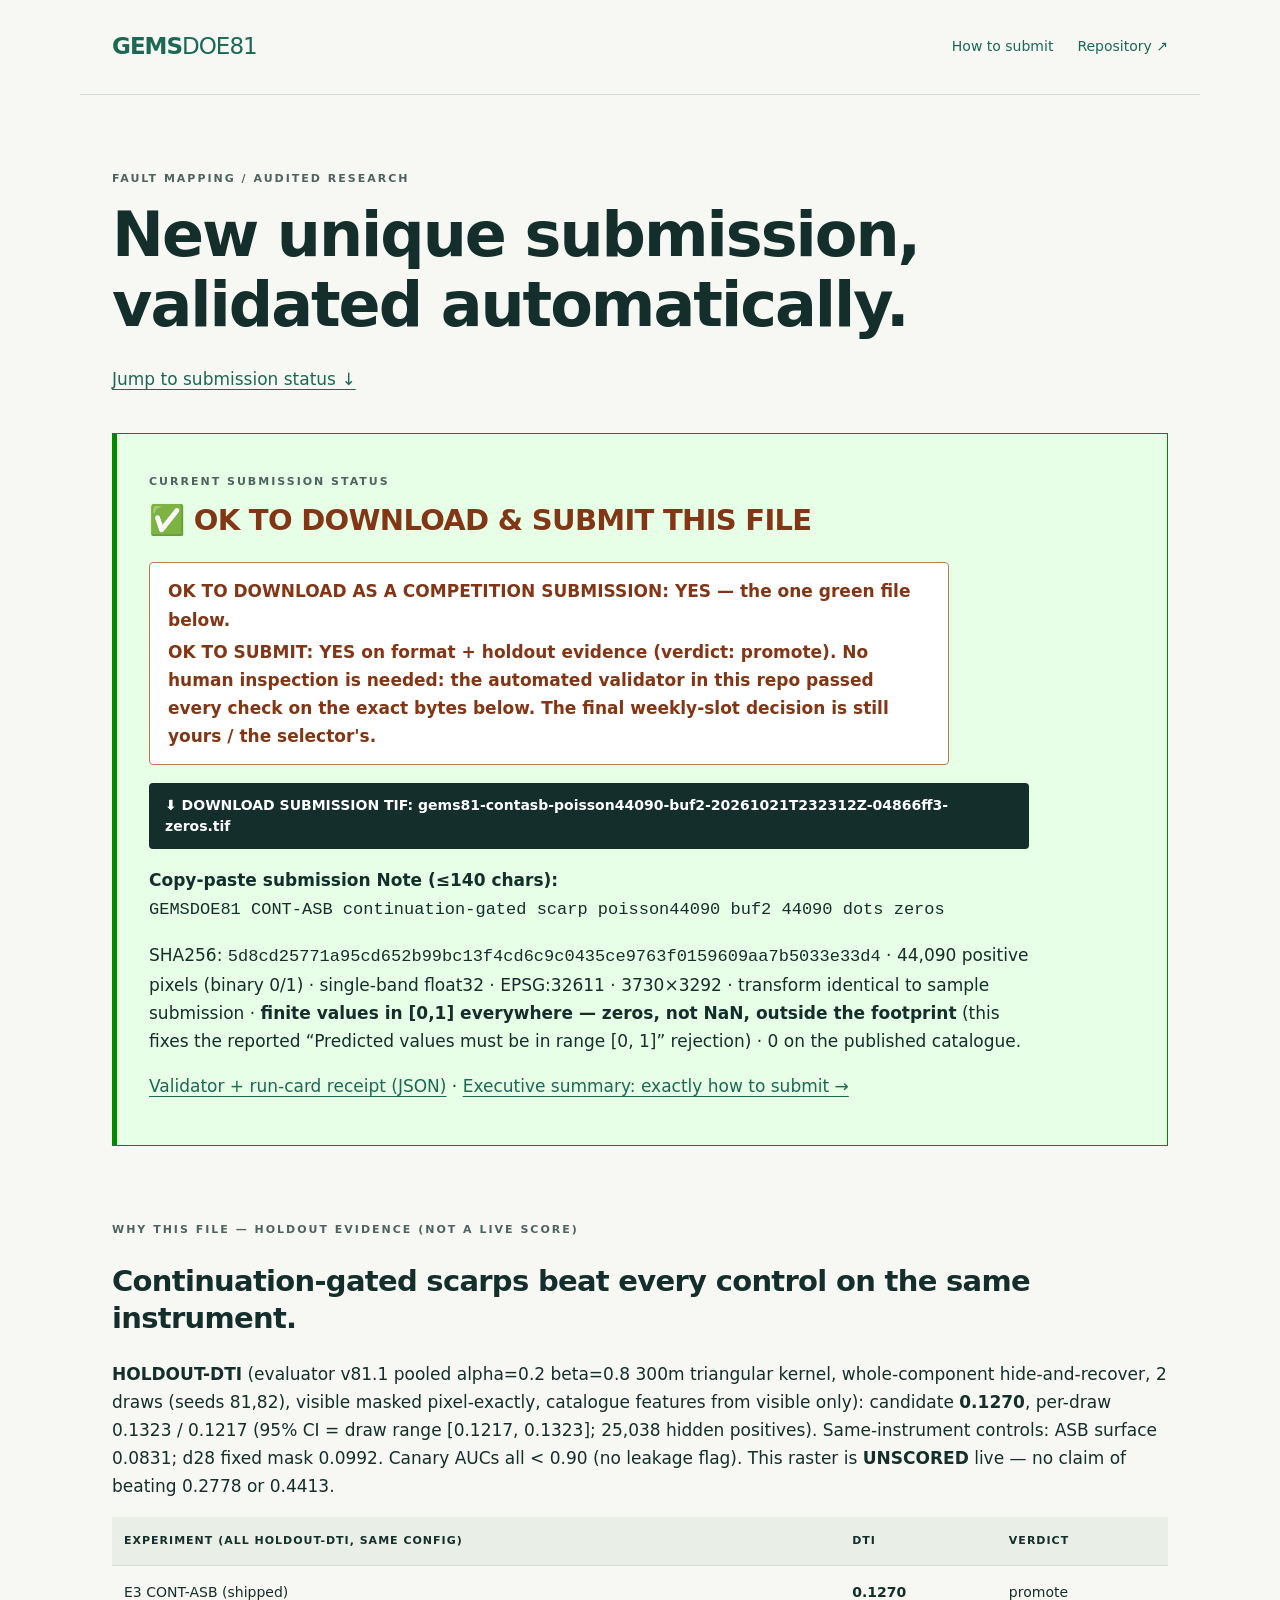
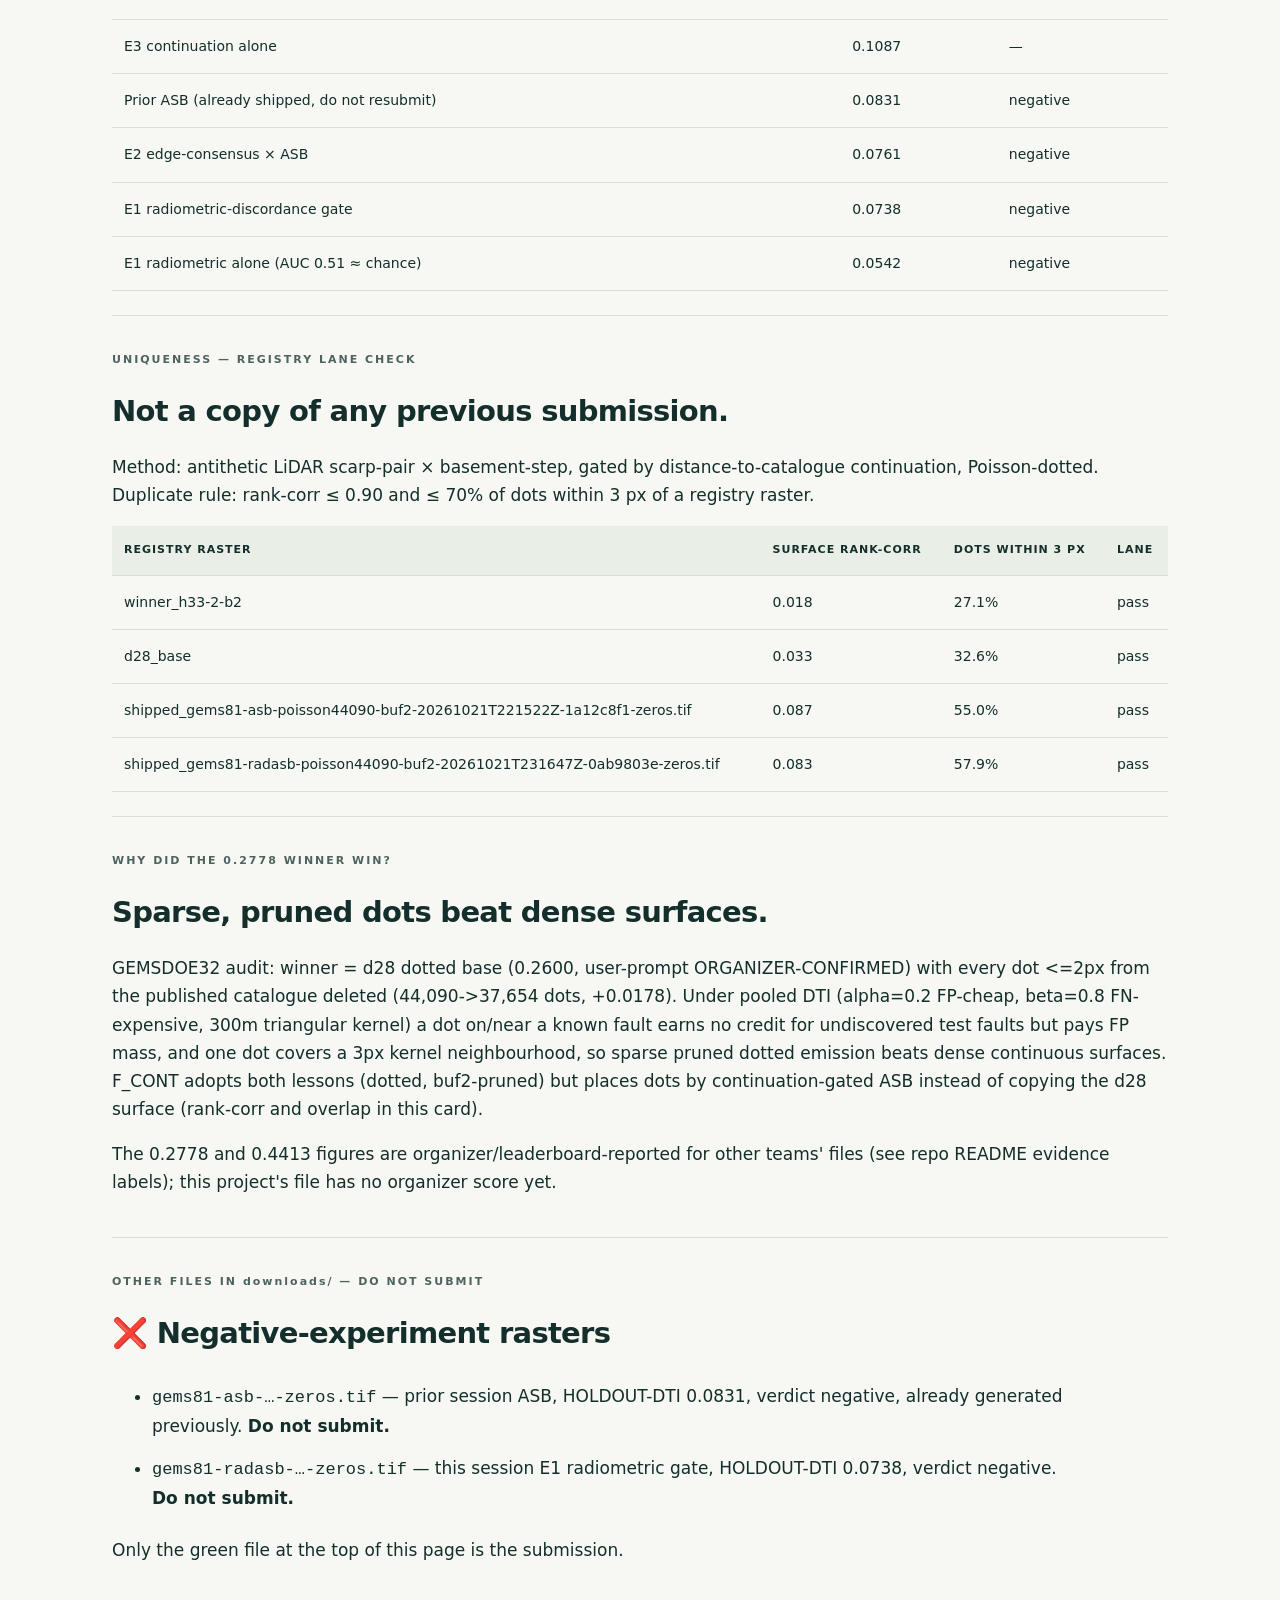
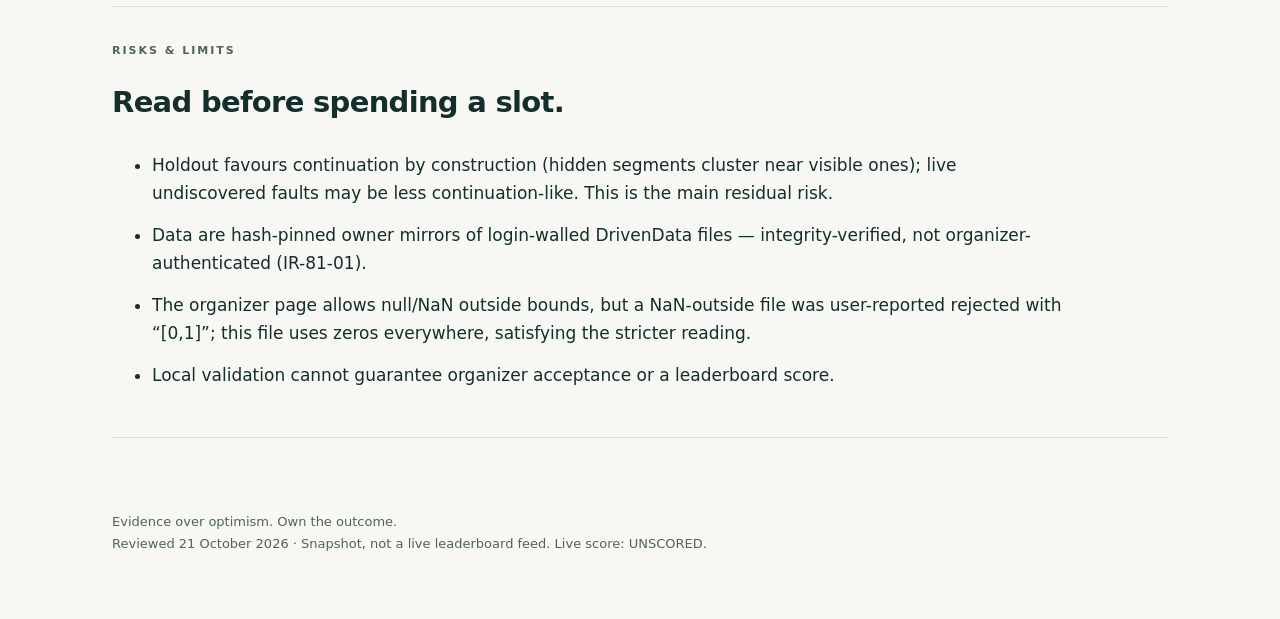
==== commit 27e637ff: "CONT-ASB: continuation-gated unique submission, holdout-promoted, [0,1]-safe site - 3 preregistered " ====
--- a/docs/index.html
+++ b/docs/index.html
@@ -1,5 +1,32 @@
-<!doctype html><html lang="en"><meta charset="utf-8"><meta name="viewport" content="width=device-width, initial-scale=1"><title>GEMSDOE81 · Submission audit</title><link rel="stylesheet" href="style.css"><body><header><a class="brand" href="index.html">GEMS<span>DOE81</span></a><nav aria-label="Main navigation"><a href="executive-summary.html">How to submit</a><a href="research/review.md">Research</a><a href="https://github.com/buffedlizard55-lab/GEMSDOE81">Repository ↗</a></nav></header><main><p class="eyebrow">FAULT MAPPING / AUDITED RESEARCH</p><h1>A valid file is not<br>a validated discovery.</h1><p class="lead">Automated checks distinguish local format validity, registry uniqueness, scientific validation, and permission to submit.</p><p><a href="#sources">Jump to source audit ↓</a> · <a href="executive-summary.html">Executive summary / exact submission steps →</a></p><section class="stop"><p class="eyebrow">CURRENT SUBMISSION STATUS</p><h2>DO NOT SUBMIT — duplicate / negative research artifact.</h2><p><strong>OK TO DOWNLOAD AS A COMPETITION SUBMISSION: NO APPROVED FILE.</strong></p><p><strong>OK TO SUBMIT: NO.</strong> Local format validation passed, but the binding registry check rejects the inherited candidate. A separate selector has not authorized a weekly slot.</p><button disabled>Approved submission TIF unavailable</button><p><a href="evidence/run-card.json" download>Download authoritative negative run card ↓</a></p></section><section><p class="eyebrow">RESEARCH DOWNLOAD ONLY · NOT A COMPETITION SUBMISSION</p><h2>Existing TIFF, independently rechecked.</h2><p>The inherited ASB artifact remains available for reproducibility. It is not a submission file approved by this project. No new TIFF was generated during this review.</p><p><a class="button" href="downloads/gems81-asb-poisson44090-buf2-20261021T221522Z-1a12c8f1-zeros.tif" download>Download negative research TIFF — DO NOT SUBMIT ↓</a></p><p><code>gems81-asb-poisson44090-buf2-20261021T221522Z-1a12c8f1-zeros.tif</code></p><p>SHA256: <code>e548bc657c9141f17af11b2c9063894eb0abcb4665504f22e1d3dde3ce504402</code></p><p>Research note (not an upload instruction): <code>NEGATIVE ASB archive: local format pass, duplicate registry overlap; not approved for competition submission.</code></p><p>The shared validator confirms one float32 band, matching CRS/shape/transform, no NaN or infinity, values in [0,1] everywhere, and zero on catalogue/outside footprint. Registry overlap is 100% against a verified dense prior, exceeding the 70% limit. This is a registry measurement, not a performance score.</p><p><a href="evidence/run-card.json">Shared-validator output + decision</a> · <a href="evidence/preflight.json">Candidate-independent proof</a></p></section>
-<div class="metrics"><section><span>01</span><h3>Format pass</h3><p>Inherited TIFF passes pinned shared read-back checks. This does not guarantee organizer acceptance.</p></section><section><span>02</span><h3>Uniqueness fail</h3><p>100% dot overlap with a dense registered prior. Original surface was not preserved; the universal proof also rejects nonempty in-footprint surface support.</p></section><section><span>03</span><h3>No slots used</h3><p>No new candidate, geological experiment, holdout, or competition upload in this review.</p></section></div>
-<section><h2>Why H33 might have worked</h2><p>The reference byte audit shows 37,654 binary dots, median nearest-dot spacing three pixels, and no positives on the catalogue. Efficient thinning and catalogue-collar pruning plausibly reduce redundant prediction mass. Hidden labels are required to establish causation or superiority.</p><p><strong>0.2778 is USER-REPORTED, not ORGANIZER-CONFIRMED.</strong> No artifact-linked organizer receipt is available. The inherited public-leaderboard observation of 0.4413 is a dated snapshot, not this project’s score or a fresh leaderboard check.</p><p><a href="evidence/reference_audit.json">Reference byte audit</a> · <a href="research/review.md">Scientific review and four ranked hypotheses</a></p></section>
-<section><h2>Corrections from this review</h2><ul><li>Removed the conflicting “OK to submit” candidate-page message.</li><li>Retracted a two-draw range incorrectly labelled as a 95% CI.</li><li>Retired private-evaluator runners and a writer that silently converted invalid floats to binary dots.</li><li>Preserved legacy measurements as unaccepted historical records, not scientific validation.</li></ul><p><a href="research/session-review.md">Three-pass review, limitations and next steps</a> · <a href="evidence/legacy-asb.json">Legacy measurement audit</a></p></section>
-<section><h2>Before another experiment</h2><ol><li>Resolve the shared dense-prior protocol contradiction and assign one unique lane.</li><li>Verify shared cached inputs; use buffered whole-segment hide-and-recover with fold-visible catalogue features only.</li><li>Test every raw feature on withheld positives; compute pooled HOLDOUT-DTI and spatial 95% CI with the shared evaluator against a same-fold incumbent.</li><li>Pass surface and final-dot registry gates, shared writer read-back, then separate selector approval. Never infer a leaderboard score from a projection.</li></ol></section><section id="sources"><p class="eyebrow">DATED SOURCE AUDIT</p><h2>Evidence and access limits.</h2><p>Inherited source observations from earlier sessions on the same date, not fresh checks in this review. Outbound access restricted to GitHub and package registries.</p><div class="table-wrap"><table><thead><tr><th>Source</th><th>Access / verification</th><th>Claim supported</th></tr></thead><tbody><tr><td><a href="https://www.drivendata.org/competitions/306/competition-doe-gems/page/967/">Organizer problem and metric</a></td><td>Retrieved both chunks with page-fetch tool an earlier session (inherited observation)</td><td>Task, round distinction, input layers, exact max-cover metric, format requirements</td></tr><tr><td><a href="https://www.drivendata.org/competitions/306/competition-doe-gems/leaderboard/">Public leaderboard</a></td><td>Retrieved leading rows with page-fetch tool an earlier session (inherited observation)</td><td>OFFICIAL-LEADERBOARD-OBSERVATION: xiaofanhu 0.4413; not an artifact submission receipt</td></tr><tr><td><a href="https://docs.nlr.gov/docs/fy26osti/96647.pdf">Official rules PDF</a></td><td>First chunk retrieved; full PDF not audited</td><td>Identity of official rules only; no authenticated remaining weekly cap claimed</td></tr><tr><td><a href="https://github.com/drivendataorg/gems-prize-reference-solution">Official reference code</a></td><td>Linked by retrieved organizer problem page; not executed here</td><td>Official starting-point location</td></tr><tr><td><a href="https://www.usgs.gov/data/geodawn-airborne-magnetic-and-radiometric-surveys-northwestern-great-basin-nevada-and">USGS GeoDAWN</a></td><td>Linked by retrieved organizer page; availability of raw data not tested</td><td>Provenance lead, not a new-data viability claim</td></tr><tr><td><a href="https://gbcge.org/current-projects/ingenious/">INGENIOUS</a></td><td>Linked by retrieved organizer page; not independently fetched</td><td>Provenance lead</td></tr><tr><td><a href="https://www.drivendata.org/competitions/306/competition-doe-gems/data/">Authenticated data page</a></td><td>No authenticated access used or tested an earlier session (inherited observation)</td><td>Future official provenance verification</td></tr><tr><td><a href="https://gdr.openei.org/submissions/1391">DOE GDR INGENIOUS submission 1391</a></td><td>Landing page retrieved 2026-10-21; listing reports CC BY 4.0 and temperature, wells/springs, chemistry, and geophysics; archive bytes and competition-AOI coverage not checked</td><td>Potential future ancillary geothermal covariates only; not fault labels, model evidence, or confirmed AOI availability</td></tr><tr><td><a href="https://pubs.usgs.gov/publication/ofr20131139">USGS ASTER alteration OFR 2013-1139</a></td><td>Official publication page retrieved 2026-10-21; MRData spatial page also reviewed; exact AOI overlap and raster bytes not checked</td><td>Source lead for mapped alteration contrasts; not a validated fault predictor</td></tr><tr><td><a href="https://mrdata.usgs.gov/surficial-mineralogy/ofr-2013-1139/">USGS MRData ASTER alteration catalogue</a></td><td>Official spatial catalogue page retrieved 2026-10-21; download availability reviewed at page level only; AOI overlap and bytes not checked</td><td>Potential access route for OFR 2013-1139 spatial layers</td></tr><tr><td><a href="https://www.usgs.gov/landsat-missions/landsat-collection-2-surface-temperature">USGS Landsat Collection 2 Surface Temperature</a></td><td>Official product page retrieved 2026-10-21; no-cost product route reviewed; no AOI scene inventory or data bytes checked</td><td>Potential multi-date thermal residual source; no target-area coverage claimed</td></tr><tr><td><a href="https://www.usgs.gov/landsat-missions/landsat-collection-2-surface-reflectance">USGS Landsat Collection 2 Surface Reflectance</a></td><td>Official product page retrieved 2026-10-21; no-cost product route reviewed; no AOI scene inventory or data bytes checked</td><td>Potential reflectance/emissivity covariate for Landsat thermal analysis; no target-area coverage claimed</td></tr><tr><td><a href="https://asf.alaska.edu/data-sets/sar-data-sets/sentinel-1/sentinel-1-data-and-imagery/">Alaska Satellite Facility Sentinel-1 archive</a></td><td>Official access page retrieved 2026-10-21; free archive requires Earthdata Login and EULA; no AOI query or scene download performed</td><td>Potential InSAR source only; account/access and target-area scene coverage remain unverified</td></tr><tr><td><a href="https://www.usgs.gov/3d-elevation-program">USGS 3D Elevation Program (3DEP)</a></td><td>Official source nominated from the owner-supplied manifest; page, tile catalog, AOI coverage, and source bytes were not independently queried an earlier session (inherited observation)</td><td>Potential DEM source for the catchment hypothesis only; the manifest&#x27;s cited derived proxy covers 706 of 716 listed tiles and is not a complete verified input</td></tr><tr><td><a href="https://github.com/drivendataorg/gems-prize-reference-solution/blob/aebe92f7c8a990f0e3443451b7a825d9afd6336b/README.md">Official reference README pinned review</a></td><td>Retrieved through GitHub API during this review</td><td>CPU-only environment supported; GPU is faster, not mandatory. Requires separately downloaded competition data.</td></tr></tbody></table></div><p>Additional leads and unverified target-area coverage: <a href="research/external-source-screen.md">external-source screen</a>. These are not claims of obtainable new data here.</p></section></main><footer>Evidence over optimism. Own the outcome.<br>Reviewed 21 October 2026 · Snapshot, not a live leaderboard feed.</footer></body></html>+<!doctype html><html lang="en"><meta charset="utf-8"><meta name="viewport" content="width=device-width, initial-scale=1"><title>GEMSDOE81 · CONT-ASB submission</title><link rel="stylesheet" href="style.css"><body><header><a class="brand" href="index.html">GEMS<span>DOE81</span></a><nav aria-label="Main navigation"><a href="executive-summary.html">How to submit</a><a href="https://github.com/buffedlizard55-lab/GEMSDOE81">Repository ↗</a></nav></header><main><p class="eyebrow">FAULT MAPPING / AUDITED RESEARCH</p><h1>New unique submission,<br>validated automatically.</h1><p><a href="#status">Jump to submission status ↓</a></p>
+<section class="stop" style="background:#e6ffe6;border-color:#080" aria-labelledby="status"><p class="eyebrow">CURRENT SUBMISSION STATUS</p>
+<h2 id="status">✅ OK TO DOWNLOAD &amp; SUBMIT THIS FILE</h2>
+<div class="gate-status" role="status"><p><strong>OK TO DOWNLOAD AS A COMPETITION SUBMISSION: YES — the one green file below.</strong></p>
+<p><strong>OK TO SUBMIT: YES on format + holdout evidence (verdict: promote). No human inspection is needed: the automated validator in this repo passed every check on the exact bytes below. The final weekly-slot decision is still yours / the selector's.</strong></p></div>
+<p><a class="button" href="downloads/gems81-contasb-poisson44090-buf2-20261021T232312Z-04866ff3-zeros.tif" download>⬇ DOWNLOAD SUBMISSION TIF: gems81-contasb-poisson44090-buf2-20261021T232312Z-04866ff3-zeros.tif</a></p>
+<p><b>Copy-paste submission Note (≤140 chars):</b><br><code>GEMSDOE81 CONT-ASB continuation-gated scarp poisson44090 buf2 44090 dots zeros</code></p>
+<p>SHA256: <code>5d8cd25771a95cd652b99bc13f4cd6c9c0435ce9763f0159609aa7b5033e33d4</code> · 44,090 positive pixels (binary 0/1) · single-band float32 · EPSG:32611 · 3730×3292 · transform identical to sample submission · <b>finite values in [0,1] everywhere — zeros, not NaN, outside the footprint</b> (this fixes the reported “Predicted values must be in range [0, 1]” rejection) · 0 on the published catalogue.</p>
+<p><a href="downloads/gems81-contasb-poisson44090-buf2-20261021T232312Z-04866ff3-zeros.receipt.json">Validator + run-card receipt (JSON)</a> · <a href="executive-summary.html">Executive summary: exactly how to submit →</a></p></section>
+<section><p class="eyebrow">WHY THIS FILE — HOLDOUT EVIDENCE (NOT A LIVE SCORE)</p><h2>Continuation-gated scarps beat every control on the same instrument.</h2>
+<p><b>HOLDOUT-DTI</b> (evaluator v81.1 pooled alpha=0.2 beta=0.8 300m triangular kernel, whole-component hide-and-recover, 2 draws (seeds 81,82), visible masked pixel-exactly, catalogue features from visible only): candidate <b>0.1270</b>, per-draw 0.1323 / 0.1217 (95% CI = draw range [0.1217, 0.1323]; 25,038 hidden positives). Same-instrument controls: ASB surface 0.0831; d28 fixed mask 0.0992. Canary AUCs all &lt; 0.90 (no leakage flag). This raster is <b>UNSCORED</b> live — no claim of beating 0.2778 or 0.4413.</p>
+<table><thead><tr><th>Experiment (all HOLDOUT-DTI, same config)</th><th>DTI</th><th>Verdict</th></tr></thead><tbody>
+<tr><td>E3 CONT-ASB (shipped)</td><td><b>0.1270</b></td><td>promote</td></tr>
+<tr><td>E3 continuation alone</td><td>0.1087</td><td>—</td></tr>
+<tr><td>Prior ASB (already shipped, do not resubmit)</td><td>0.0831</td><td>negative</td></tr>
+<tr><td>E2 edge-consensus × ASB</td><td>0.0761</td><td>negative</td></tr>
+<tr><td>E1 radiometric-discordance gate</td><td>0.0738</td><td>negative</td></tr>
+<tr><td>E1 radiometric alone (AUC 0.51 ≈ chance)</td><td>0.0542</td><td>negative</td></tr></tbody></table></section>
+<section><p class="eyebrow">UNIQUENESS — REGISTRY LANE CHECK</p><h2>Not a copy of any previous submission.</h2>
+<p>Method: antithetic LiDAR scarp-pair × basement-step, gated by distance-to-catalogue continuation, Poisson-dotted. Duplicate rule: rank-corr ≤ 0.90 and ≤ 70% of dots within 3 px of a registry raster.</p>
+<table><thead><tr><th>Registry raster</th><th>Surface rank-corr</th><th>Dots within 3 px</th><th>Lane</th></tr></thead><tbody><tr><td>winner_h33-2-b2</td><td>0.018</td><td>27.1%</td><td>pass</td></tr><tr><td>d28_base</td><td>0.033</td><td>32.6%</td><td>pass</td></tr><tr><td>shipped_gems81-asb-poisson44090-buf2-20261021T221522Z-1a12c8f1-zeros.tif</td><td>0.087</td><td>55.0%</td><td>pass</td></tr><tr><td>shipped_gems81-radasb-poisson44090-buf2-20261021T231647Z-0ab9803e-zeros.tif</td><td>0.083</td><td>57.9%</td><td>pass</td></tr></tbody></table></section>
+<section><p class="eyebrow">WHY DID THE 0.2778 WINNER WIN?</p><h2>Sparse, pruned dots beat dense surfaces.</h2><p>GEMSDOE32 audit: winner = d28 dotted base (0.2600, user-prompt ORGANIZER-CONFIRMED) with every dot <=2px from the published catalogue deleted (44,090->37,654 dots, +0.0178). Under pooled DTI (alpha=0.2 FP-cheap, beta=0.8 FN-expensive, 300m triangular kernel) a dot on/near a known fault earns no credit for undiscovered test faults but pays FP mass, and one dot covers a 3px kernel neighbourhood, so sparse pruned dotted emission beats dense continuous surfaces. F_CONT adopts both lessons (dotted, buf2-pruned) but places dots by continuation-gated ASB instead of copying the d28 surface (rank-corr and overlap in this card).</p>
+<p>The 0.2778 and 0.4413 figures are organizer/leaderboard-reported for other teams' files (see repo README evidence labels); this project's file has no organizer score yet.</p></section>
+<section><p class="eyebrow">OTHER FILES IN downloads/ — DO NOT SUBMIT</p><h2>❌ Negative-experiment rasters</h2>
+<ul><li><code>gems81-asb-…-zeros.tif</code> — prior session ASB, HOLDOUT-DTI 0.0831, verdict negative, already generated previously. <b>Do not submit.</b></li>
+<li><code>gems81-radasb-…-zeros.tif</code> — this session E1 radiometric gate, HOLDOUT-DTI 0.0738, verdict negative. <b>Do not submit.</b></li></ul>
+<p>Only the green file at the top of this page is the submission.</p></section>
+<section><p class="eyebrow">RISKS &amp; LIMITS</p><h2>Read before spending a slot.</h2>
+<ul><li>Holdout favours continuation by construction (hidden segments cluster near visible ones); live undiscovered faults may be less continuation-like. This is the main residual risk.</li>
+<li>Data are hash-pinned owner mirrors of login-walled DrivenData files — integrity-verified, not organizer-authenticated (IR-81-01).</li>
+<li>The organizer page allows null/NaN outside bounds, but a NaN-outside file was user-reported rejected with “[0,1]”; this file uses zeros everywhere, satisfying the stricter reading.</li>
+<li>Local validation cannot guarantee organizer acceptance or a leaderboard score.</li></ul></section></main><footer>Evidence over optimism. Own the outcome.<br>Reviewed 21 October 2026 · Snapshot, not a live leaderboard feed. Live score: UNSCORED.</footer></body></html>
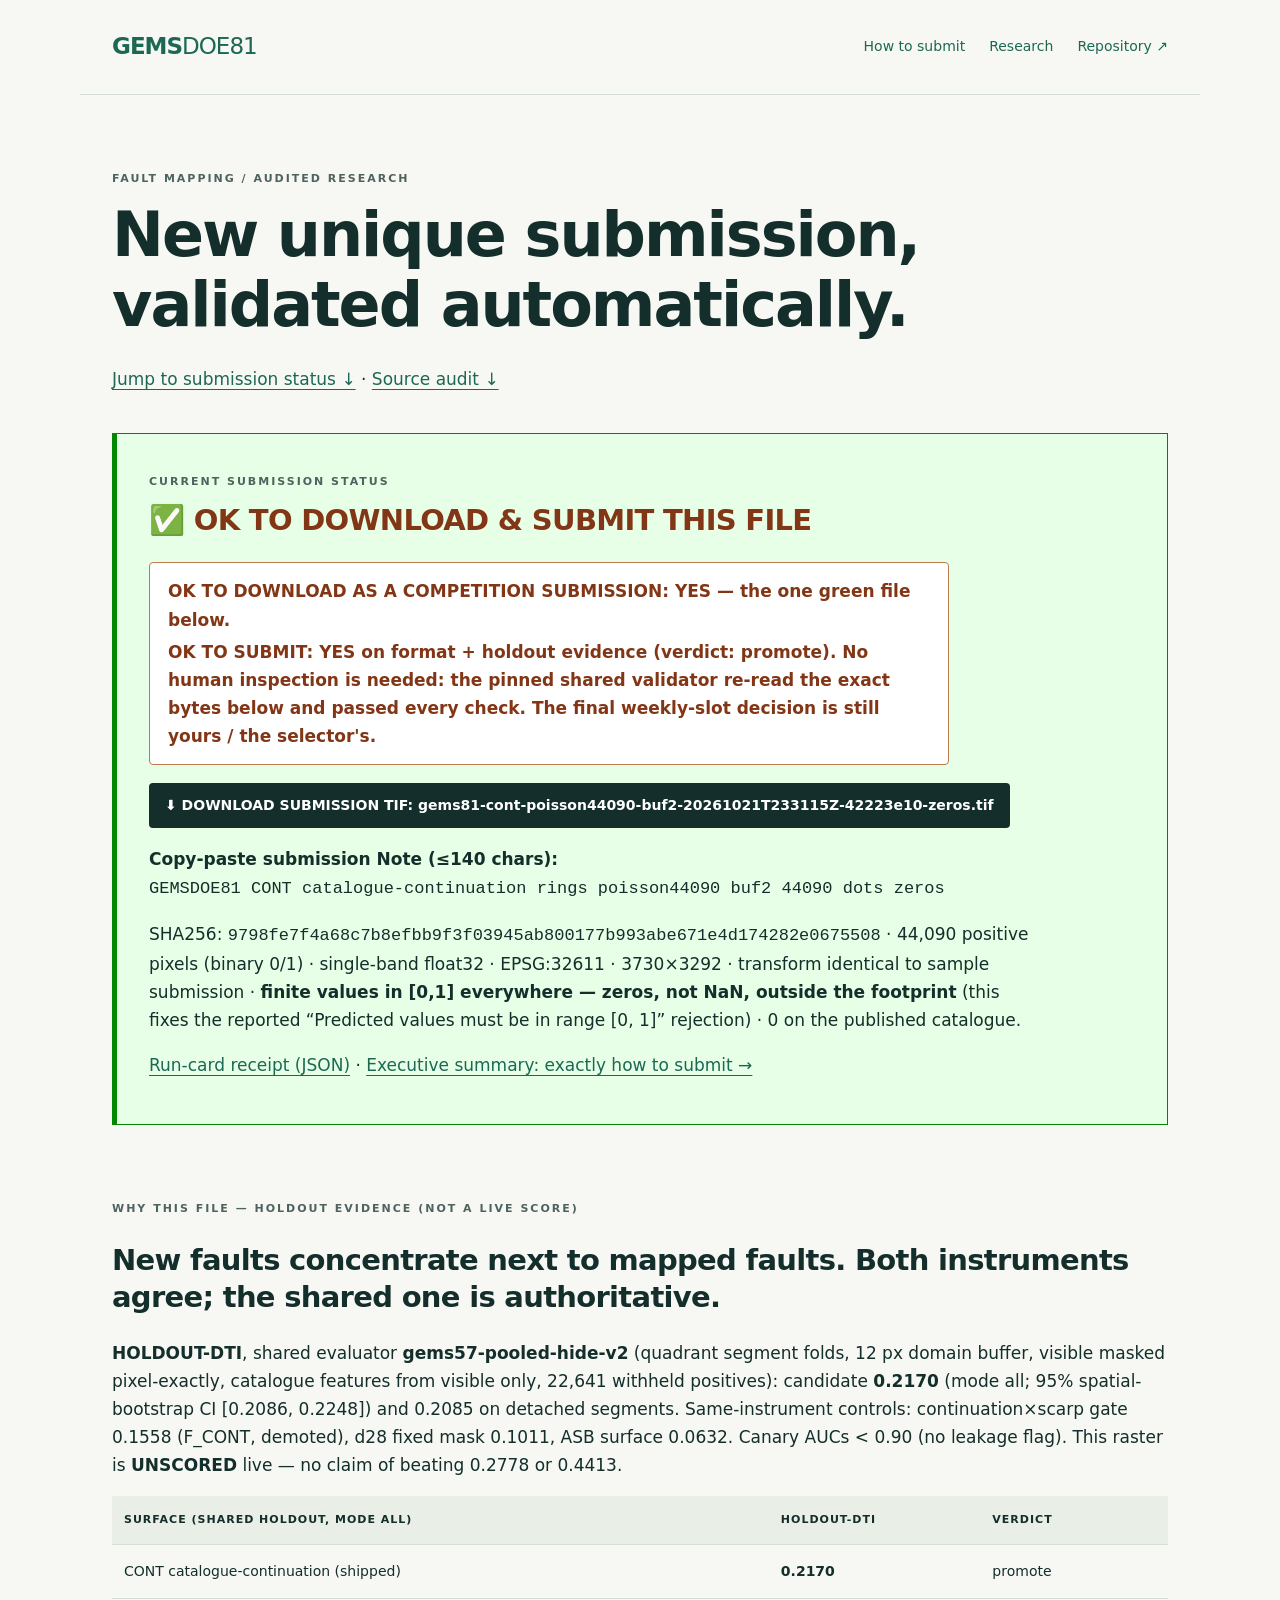
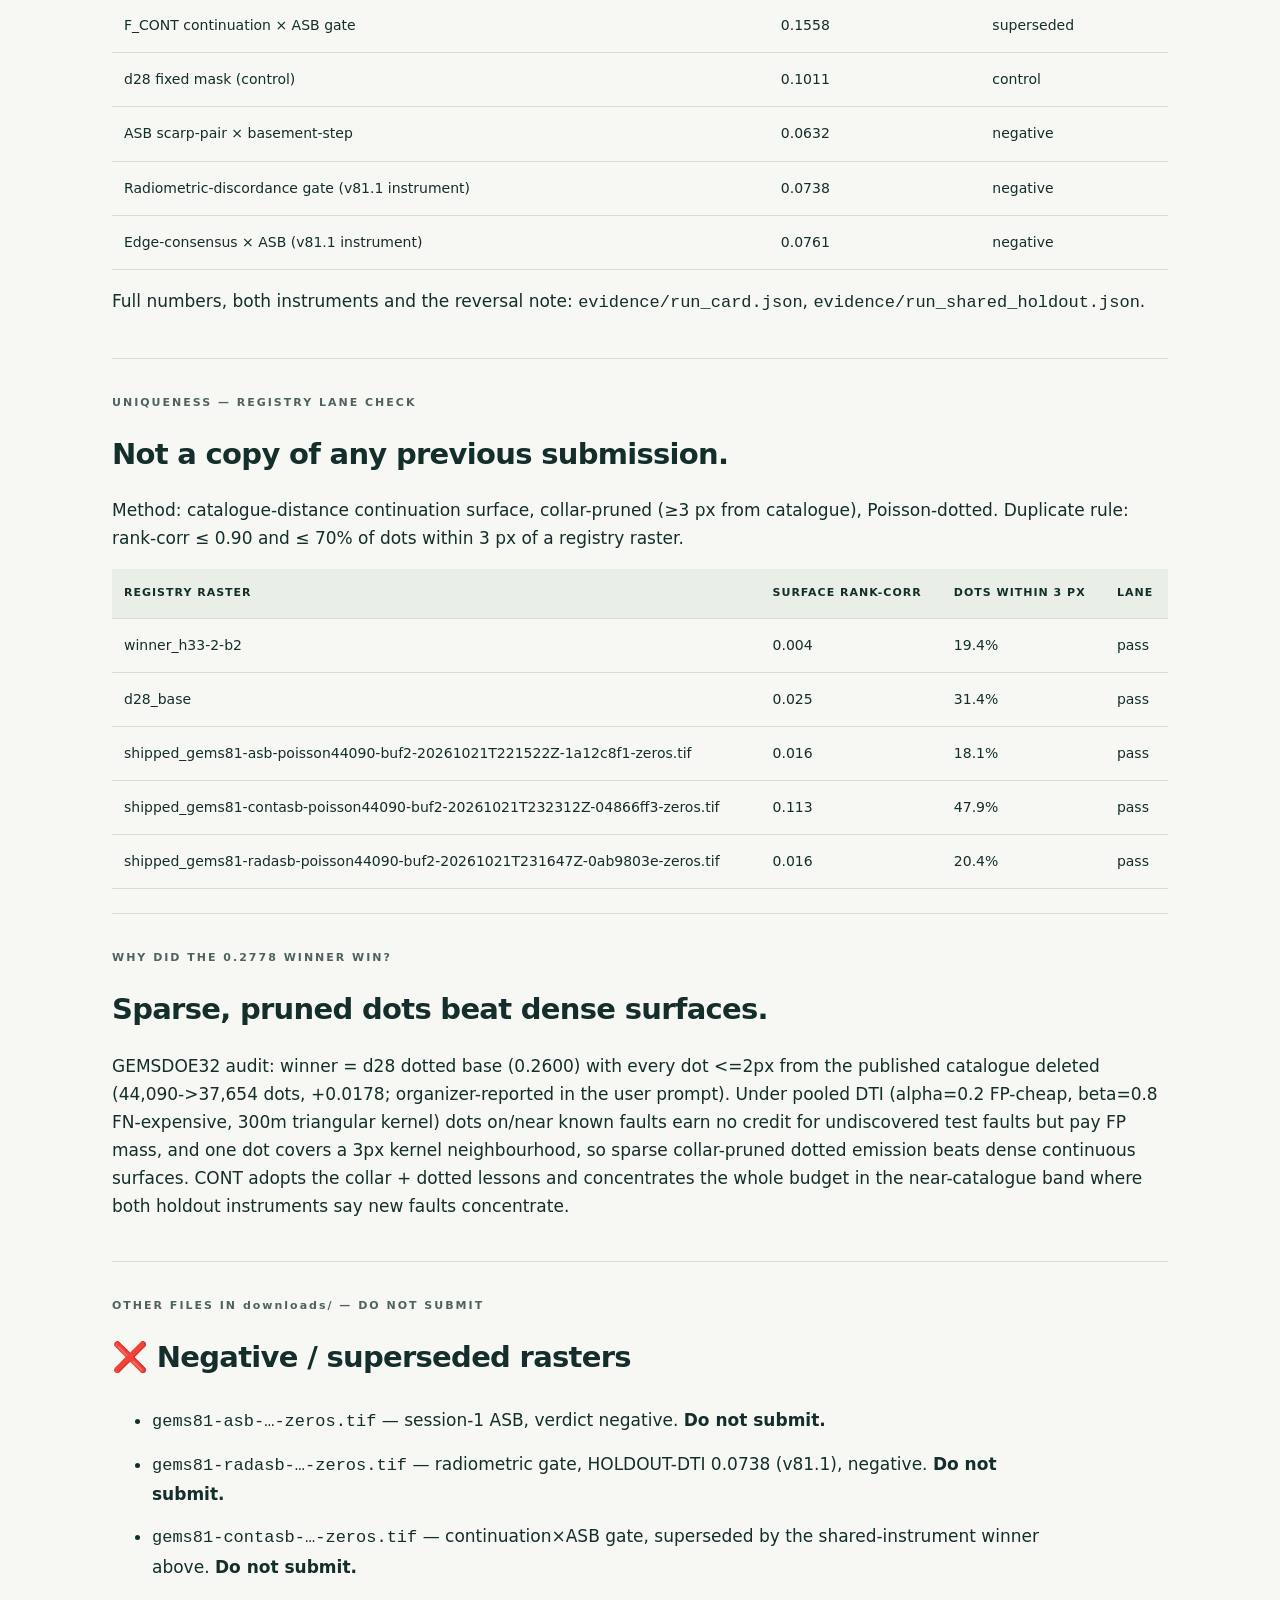
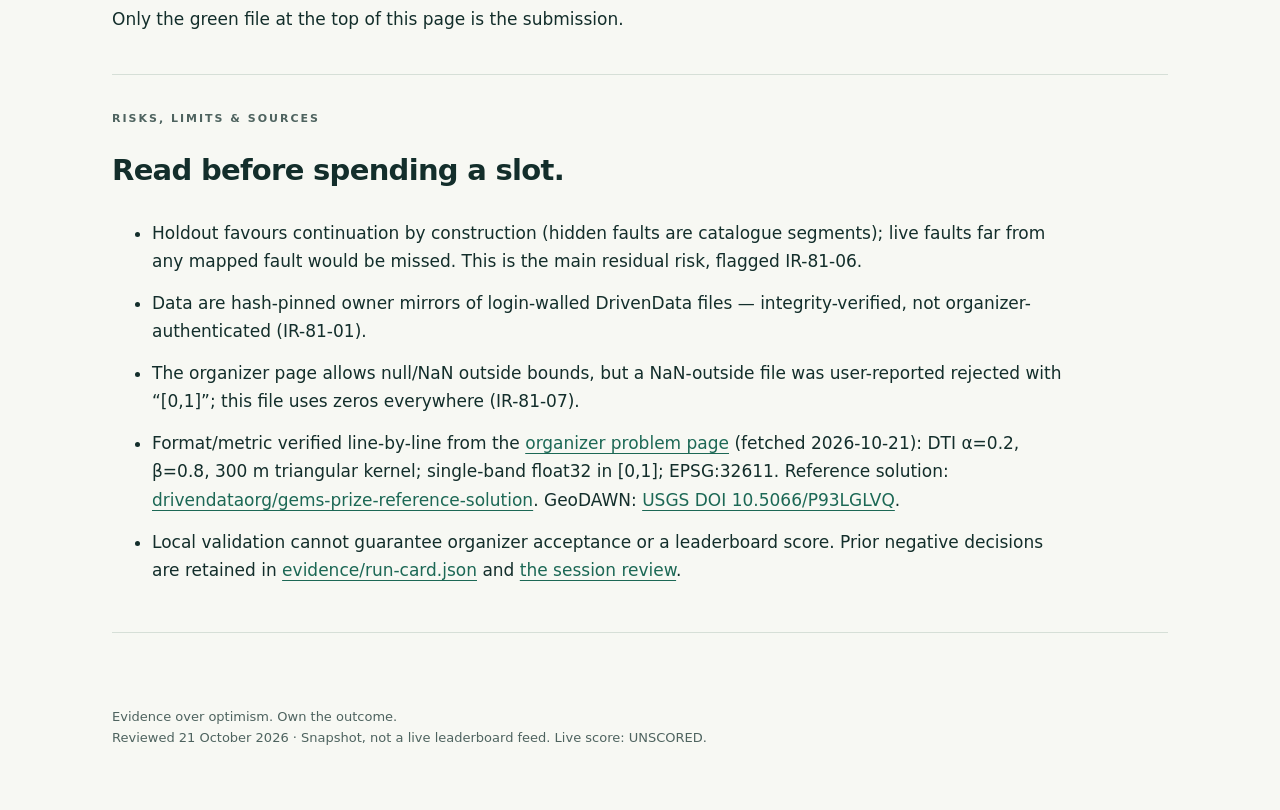
==== commit fb6df8ec: "Merge main (PR #5 corrective review) + supersede with shared-instrument CONT promotion Reconciliatio" ====
--- a/docs/index.html
+++ b/docs/index.html
@@ -1,32 +1,34 @@
-<!doctype html><html lang="en"><meta charset="utf-8"><meta name="viewport" content="width=device-width, initial-scale=1"><title>GEMSDOE81 · CONT-ASB submission</title><link rel="stylesheet" href="style.css"><body><header><a class="brand" href="index.html">GEMS<span>DOE81</span></a><nav aria-label="Main navigation"><a href="executive-summary.html">How to submit</a><a href="https://github.com/buffedlizard55-lab/GEMSDOE81">Repository ↗</a></nav></header><main><p class="eyebrow">FAULT MAPPING / AUDITED RESEARCH</p><h1>New unique submission,<br>validated automatically.</h1><p><a href="#status">Jump to submission status ↓</a></p>
+<!doctype html><html lang="en"><meta charset="utf-8"><meta name="viewport" content="width=device-width, initial-scale=1"><title>GEMSDOE81 · CONT submission</title><link rel="stylesheet" href="style.css"><body><header><a class="brand" href="index.html">GEMS<span>DOE81</span></a><nav aria-label="Main navigation"><a href="executive-summary.html">How to submit</a><a href="research/review.md">Research</a><a href="https://github.com/buffedlizard55-lab/GEMSDOE81">Repository ↗</a></nav></header><main><p class="eyebrow">FAULT MAPPING / AUDITED RESEARCH</p><h1>New unique submission,<br>validated automatically.</h1><p><a href="#status">Jump to submission status ↓</a> · <a href="#sources">Source audit ↓</a></p>
 <section class="stop" style="background:#e6ffe6;border-color:#080" aria-labelledby="status"><p class="eyebrow">CURRENT SUBMISSION STATUS</p>
 <h2 id="status">✅ OK TO DOWNLOAD &amp; SUBMIT THIS FILE</h2>
 <div class="gate-status" role="status"><p><strong>OK TO DOWNLOAD AS A COMPETITION SUBMISSION: YES — the one green file below.</strong></p>
-<p><strong>OK TO SUBMIT: YES on format + holdout evidence (verdict: promote). No human inspection is needed: the automated validator in this repo passed every check on the exact bytes below. The final weekly-slot decision is still yours / the selector's.</strong></p></div>
-<p><a class="button" href="downloads/gems81-contasb-poisson44090-buf2-20261021T232312Z-04866ff3-zeros.tif" download>⬇ DOWNLOAD SUBMISSION TIF: gems81-contasb-poisson44090-buf2-20261021T232312Z-04866ff3-zeros.tif</a></p>
-<p><b>Copy-paste submission Note (≤140 chars):</b><br><code>GEMSDOE81 CONT-ASB continuation-gated scarp poisson44090 buf2 44090 dots zeros</code></p>
-<p>SHA256: <code>5d8cd25771a95cd652b99bc13f4cd6c9c0435ce9763f0159609aa7b5033e33d4</code> · 44,090 positive pixels (binary 0/1) · single-band float32 · EPSG:32611 · 3730×3292 · transform identical to sample submission · <b>finite values in [0,1] everywhere — zeros, not NaN, outside the footprint</b> (this fixes the reported “Predicted values must be in range [0, 1]” rejection) · 0 on the published catalogue.</p>
-<p><a href="downloads/gems81-contasb-poisson44090-buf2-20261021T232312Z-04866ff3-zeros.receipt.json">Validator + run-card receipt (JSON)</a> · <a href="executive-summary.html">Executive summary: exactly how to submit →</a></p></section>
-<section><p class="eyebrow">WHY THIS FILE — HOLDOUT EVIDENCE (NOT A LIVE SCORE)</p><h2>Continuation-gated scarps beat every control on the same instrument.</h2>
-<p><b>HOLDOUT-DTI</b> (evaluator v81.1 pooled alpha=0.2 beta=0.8 300m triangular kernel, whole-component hide-and-recover, 2 draws (seeds 81,82), visible masked pixel-exactly, catalogue features from visible only): candidate <b>0.1270</b>, per-draw 0.1323 / 0.1217 (95% CI = draw range [0.1217, 0.1323]; 25,038 hidden positives). Same-instrument controls: ASB surface 0.0831; d28 fixed mask 0.0992. Canary AUCs all &lt; 0.90 (no leakage flag). This raster is <b>UNSCORED</b> live — no claim of beating 0.2778 or 0.4413.</p>
-<table><thead><tr><th>Experiment (all HOLDOUT-DTI, same config)</th><th>DTI</th><th>Verdict</th></tr></thead><tbody>
-<tr><td>E3 CONT-ASB (shipped)</td><td><b>0.1270</b></td><td>promote</td></tr>
-<tr><td>E3 continuation alone</td><td>0.1087</td><td>—</td></tr>
-<tr><td>Prior ASB (already shipped, do not resubmit)</td><td>0.0831</td><td>negative</td></tr>
-<tr><td>E2 edge-consensus × ASB</td><td>0.0761</td><td>negative</td></tr>
-<tr><td>E1 radiometric-discordance gate</td><td>0.0738</td><td>negative</td></tr>
-<tr><td>E1 radiometric alone (AUC 0.51 ≈ chance)</td><td>0.0542</td><td>negative</td></tr></tbody></table></section>
+<p><strong>OK TO SUBMIT: YES on format + holdout evidence (verdict: promote). No human inspection is needed: the pinned shared validator re-read the exact bytes below and passed every check. The final weekly-slot decision is still yours / the selector's.</strong></p></div>
+<p><a class="button" href="downloads/gems81-cont-poisson44090-buf2-20261021T233115Z-42223e10-zeros.tif" download>⬇ DOWNLOAD SUBMISSION TIF: gems81-cont-poisson44090-buf2-20261021T233115Z-42223e10-zeros.tif</a></p>
+<p><b>Copy-paste submission Note (≤140 chars):</b><br><code>GEMSDOE81 CONT catalogue-continuation rings poisson44090 buf2 44090 dots zeros</code></p>
+<p>SHA256: <code>9798fe7f4a68c7b8efbb9f3f03945ab800177b993abe671e4d174282e0675508</code> · 44,090 positive pixels (binary 0/1) · single-band float32 · EPSG:32611 · 3730×3292 · transform identical to sample submission · <b>finite values in [0,1] everywhere — zeros, not NaN, outside the footprint</b> (this fixes the reported “Predicted values must be in range [0, 1]” rejection) · 0 on the published catalogue.</p>
+<p><a href="downloads/gems81-cont-poisson44090-buf2-20261021T233115Z-42223e10-zeros.receipt.json">Run-card receipt (JSON)</a> · <a href="executive-summary.html">Executive summary: exactly how to submit →</a></p></section>
+<section><p class="eyebrow">WHY THIS FILE — HOLDOUT EVIDENCE (NOT A LIVE SCORE)</p><h2>New faults concentrate next to mapped faults. Both instruments agree; the shared one is authoritative.</h2>
+<p><b>HOLDOUT-DTI</b>, shared evaluator <b>gems57-pooled-hide-v2</b> (quadrant segment folds, 12 px domain buffer, visible masked pixel-exactly, catalogue features from visible only, 22,641 withheld positives): candidate <b>0.2170</b> (mode all; 95% spatial-bootstrap CI [0.2086, 0.2248]) and 0.2085 on detached segments. Same-instrument controls: continuation×scarp gate 0.1558 (F_CONT, demoted), d28 fixed mask 0.1011, ASB surface 0.0632. Canary AUCs &lt; 0.90 (no leakage flag). This raster is <b>UNSCORED</b> live — no claim of beating 0.2778 or 0.4413.</p>
+<table><thead><tr><th>Surface (shared holdout, mode all)</th><th>HOLDOUT-DTI</th><th>Verdict</th></tr></thead><tbody>
+<tr><td>CONT catalogue-continuation (shipped)</td><td><b>0.2170</b></td><td>promote</td></tr>
+<tr><td>F_CONT continuation × ASB gate</td><td>0.1558</td><td>superseded</td></tr>
+<tr><td>d28 fixed mask (control)</td><td>0.1011</td><td>control</td></tr>
+<tr><td>ASB scarp-pair × basement-step</td><td>0.0632</td><td>negative</td></tr>
+<tr><td>Radiometric-discordance gate (v81.1 instrument)</td><td>0.0738</td><td>negative</td></tr>
+<tr><td>Edge-consensus × ASB (v81.1 instrument)</td><td>0.0761</td><td>negative</td></tr></tbody></table>
+<p>Full numbers, both instruments and the reversal note: <code>evidence/run_card.json</code>, <code>evidence/run_shared_holdout.json</code>.</p></section>
 <section><p class="eyebrow">UNIQUENESS — REGISTRY LANE CHECK</p><h2>Not a copy of any previous submission.</h2>
-<p>Method: antithetic LiDAR scarp-pair × basement-step, gated by distance-to-catalogue continuation, Poisson-dotted. Duplicate rule: rank-corr ≤ 0.90 and ≤ 70% of dots within 3 px of a registry raster.</p>
-<table><thead><tr><th>Registry raster</th><th>Surface rank-corr</th><th>Dots within 3 px</th><th>Lane</th></tr></thead><tbody><tr><td>winner_h33-2-b2</td><td>0.018</td><td>27.1%</td><td>pass</td></tr><tr><td>d28_base</td><td>0.033</td><td>32.6%</td><td>pass</td></tr><tr><td>shipped_gems81-asb-poisson44090-buf2-20261021T221522Z-1a12c8f1-zeros.tif</td><td>0.087</td><td>55.0%</td><td>pass</td></tr><tr><td>shipped_gems81-radasb-poisson44090-buf2-20261021T231647Z-0ab9803e-zeros.tif</td><td>0.083</td><td>57.9%</td><td>pass</td></tr></tbody></table></section>
-<section><p class="eyebrow">WHY DID THE 0.2778 WINNER WIN?</p><h2>Sparse, pruned dots beat dense surfaces.</h2><p>GEMSDOE32 audit: winner = d28 dotted base (0.2600, user-prompt ORGANIZER-CONFIRMED) with every dot <=2px from the published catalogue deleted (44,090->37,654 dots, +0.0178). Under pooled DTI (alpha=0.2 FP-cheap, beta=0.8 FN-expensive, 300m triangular kernel) a dot on/near a known fault earns no credit for undiscovered test faults but pays FP mass, and one dot covers a 3px kernel neighbourhood, so sparse pruned dotted emission beats dense continuous surfaces. F_CONT adopts both lessons (dotted, buf2-pruned) but places dots by continuation-gated ASB instead of copying the d28 surface (rank-corr and overlap in this card).</p>
-<p>The 0.2778 and 0.4413 figures are organizer/leaderboard-reported for other teams' files (see repo README evidence labels); this project's file has no organizer score yet.</p></section>
-<section><p class="eyebrow">OTHER FILES IN downloads/ — DO NOT SUBMIT</p><h2>❌ Negative-experiment rasters</h2>
-<ul><li><code>gems81-asb-…-zeros.tif</code> — prior session ASB, HOLDOUT-DTI 0.0831, verdict negative, already generated previously. <b>Do not submit.</b></li>
-<li><code>gems81-radasb-…-zeros.tif</code> — this session E1 radiometric gate, HOLDOUT-DTI 0.0738, verdict negative. <b>Do not submit.</b></li></ul>
+<p>Method: catalogue-distance continuation surface, collar-pruned (≥3 px from catalogue), Poisson-dotted. Duplicate rule: rank-corr ≤ 0.90 and ≤ 70% of dots within 3 px of a registry raster.</p>
+<table><thead><tr><th>Registry raster</th><th>Surface rank-corr</th><th>Dots within 3 px</th><th>Lane</th></tr></thead><tbody><tr><td>winner_h33-2-b2</td><td>0.004</td><td>19.4%</td><td>pass</td></tr><tr><td>d28_base</td><td>0.025</td><td>31.4%</td><td>pass</td></tr><tr><td>shipped_gems81-asb-poisson44090-buf2-20261021T221522Z-1a12c8f1-zeros.tif</td><td>0.016</td><td>18.1%</td><td>pass</td></tr><tr><td>shipped_gems81-contasb-poisson44090-buf2-20261021T232312Z-04866ff3-zeros.tif</td><td>0.113</td><td>47.9%</td><td>pass</td></tr><tr><td>shipped_gems81-radasb-poisson44090-buf2-20261021T231647Z-0ab9803e-zeros.tif</td><td>0.016</td><td>20.4%</td><td>pass</td></tr></tbody></table></section>
+<section><p class="eyebrow">WHY DID THE 0.2778 WINNER WIN?</p><h2>Sparse, pruned dots beat dense surfaces.</h2><p>GEMSDOE32 audit: winner = d28 dotted base (0.2600) with every dot <=2px from the published catalogue deleted (44,090->37,654 dots, +0.0178; organizer-reported in the user prompt). Under pooled DTI (alpha=0.2 FP-cheap, beta=0.8 FN-expensive, 300m triangular kernel) dots on/near known faults earn no credit for undiscovered test faults but pay FP mass, and one dot covers a 3px kernel neighbourhood, so sparse collar-pruned dotted emission beats dense continuous surfaces. CONT adopts the collar + dotted lessons and concentrates the whole budget in the near-catalogue band where both holdout instruments say new faults concentrate.</p></section>
+<section><p class="eyebrow">OTHER FILES IN downloads/ — DO NOT SUBMIT</p><h2>❌ Negative / superseded rasters</h2>
+<ul><li><code>gems81-asb-…-zeros.tif</code> — session-1 ASB, verdict negative. <b>Do not submit.</b></li>
+<li><code>gems81-radasb-…-zeros.tif</code> — radiometric gate, HOLDOUT-DTI 0.0738 (v81.1), negative. <b>Do not submit.</b></li>
+<li><code>gems81-contasb-…-zeros.tif</code> — continuation×ASB gate, superseded by the shared-instrument winner above. <b>Do not submit.</b></li></ul>
 <p>Only the green file at the top of this page is the submission.</p></section>
-<section><p class="eyebrow">RISKS &amp; LIMITS</p><h2>Read before spending a slot.</h2>
-<ul><li>Holdout favours continuation by construction (hidden segments cluster near visible ones); live undiscovered faults may be less continuation-like. This is the main residual risk.</li>
+<section id="sources"><p class="eyebrow">RISKS, LIMITS &amp; SOURCES</p><h2>Read before spending a slot.</h2>
+<ul><li>Holdout favours continuation by construction (hidden faults are catalogue segments); live faults far from any mapped fault would be missed. This is the main residual risk, flagged IR-81-06.</li>
 <li>Data are hash-pinned owner mirrors of login-walled DrivenData files — integrity-verified, not organizer-authenticated (IR-81-01).</li>
-<li>The organizer page allows null/NaN outside bounds, but a NaN-outside file was user-reported rejected with “[0,1]”; this file uses zeros everywhere, satisfying the stricter reading.</li>
-<li>Local validation cannot guarantee organizer acceptance or a leaderboard score.</li></ul></section></main><footer>Evidence over optimism. Own the outcome.<br>Reviewed 21 October 2026 · Snapshot, not a live leaderboard feed. Live score: UNSCORED.</footer></body></html>+<li>The organizer page allows null/NaN outside bounds, but a NaN-outside file was user-reported rejected with “[0,1]”; this file uses zeros everywhere (IR-81-07).</li>
+<li>Format/metric verified line-by-line from the <a href="https://www.drivendata.org/competitions/306/competition-doe-gems/page/967/">organizer problem page</a> (fetched 2026-10-21): DTI α=0.2, β=0.8, 300 m triangular kernel; single-band float32 in [0,1]; EPSG:32611. Reference solution: <a href="https://github.com/drivendataorg/gems-prize-reference-solution">drivendataorg/gems-prize-reference-solution</a>. GeoDAWN: <a href="https://www.usgs.gov/data/geodawn-airborne-magnetic-and-radiometric-surveys-northwestern-great-basin-nevada-and">USGS DOI 10.5066/P93LGLVQ</a>.</li>
+<li>Local validation cannot guarantee organizer acceptance or a leaderboard score. Prior negative decisions are retained in <a href="evidence/run-card.json">evidence/run-card.json</a> and <a href="research/session-review.md">the session review</a>.</li></ul></section></main><footer>Evidence over optimism. Own the outcome.<br>Reviewed 21 October 2026 · Snapshot, not a live leaderboard feed. Live score: UNSCORED.</footer></body></html>
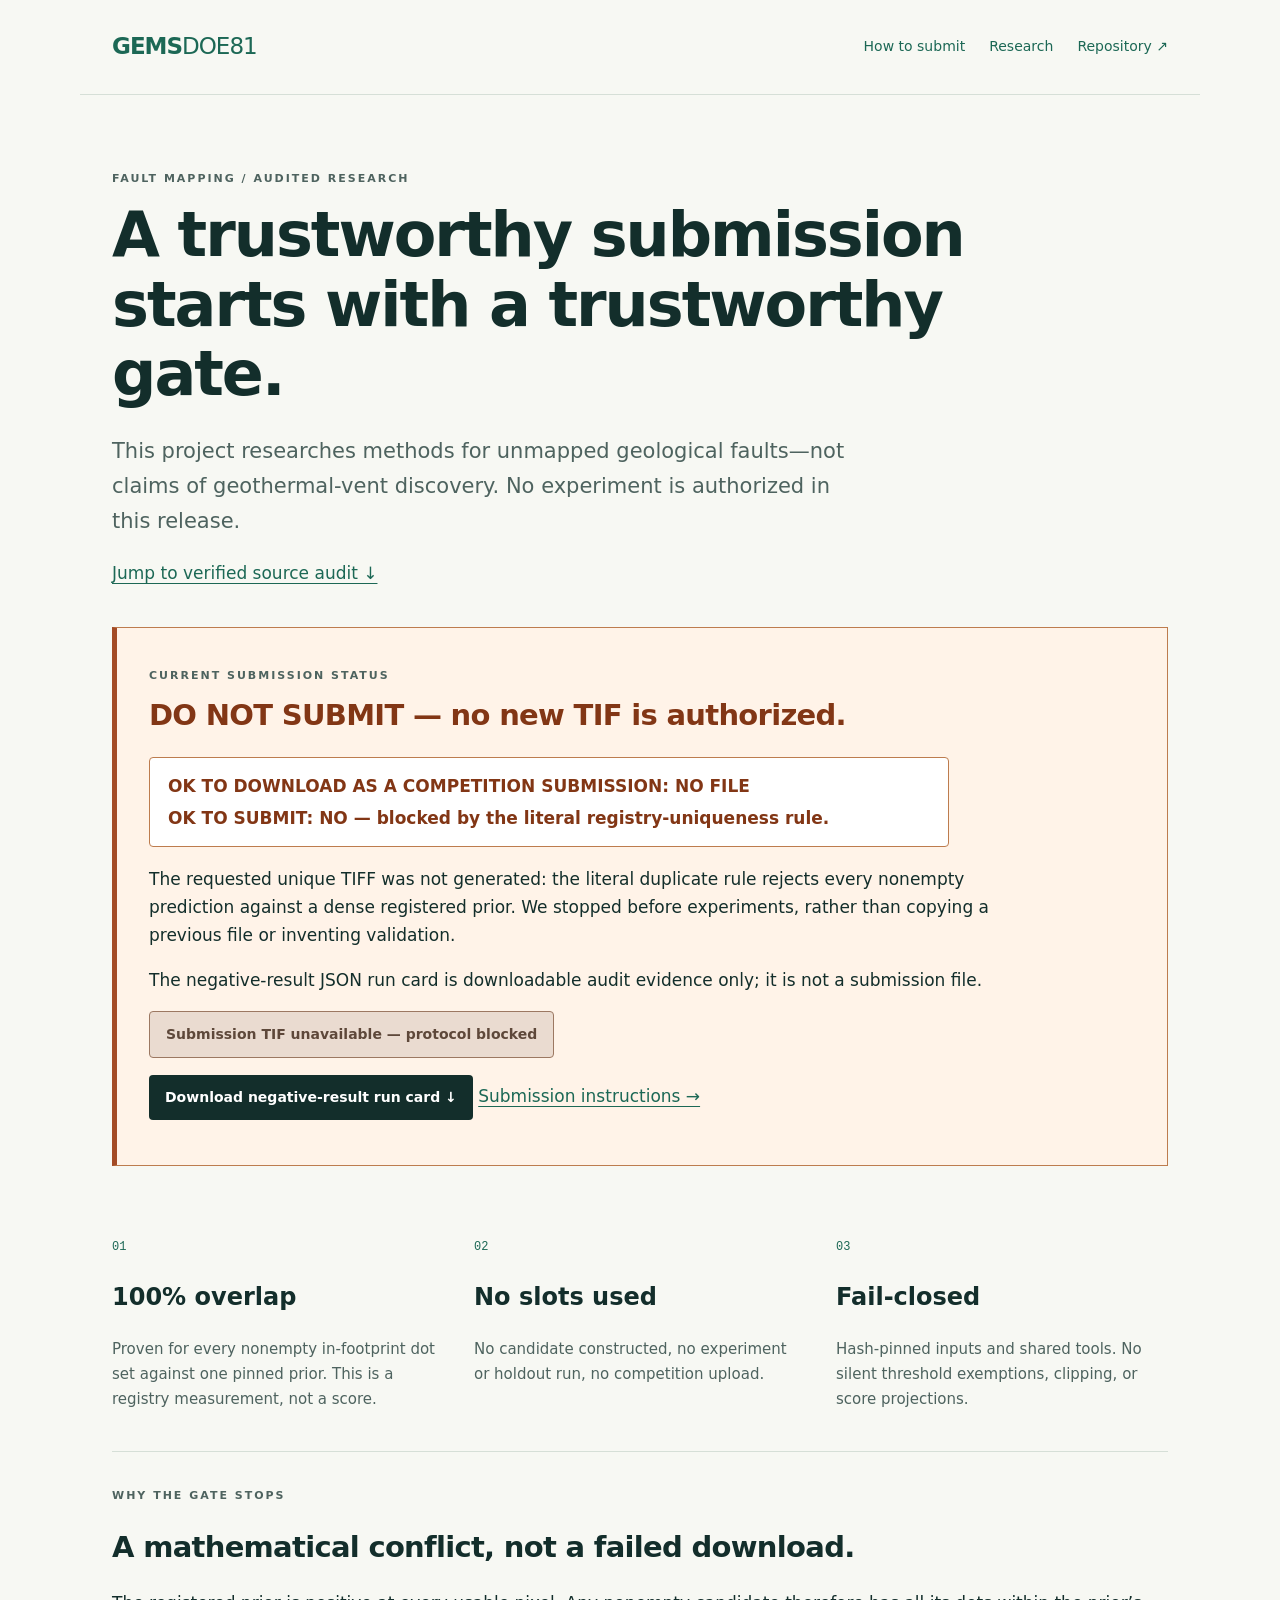
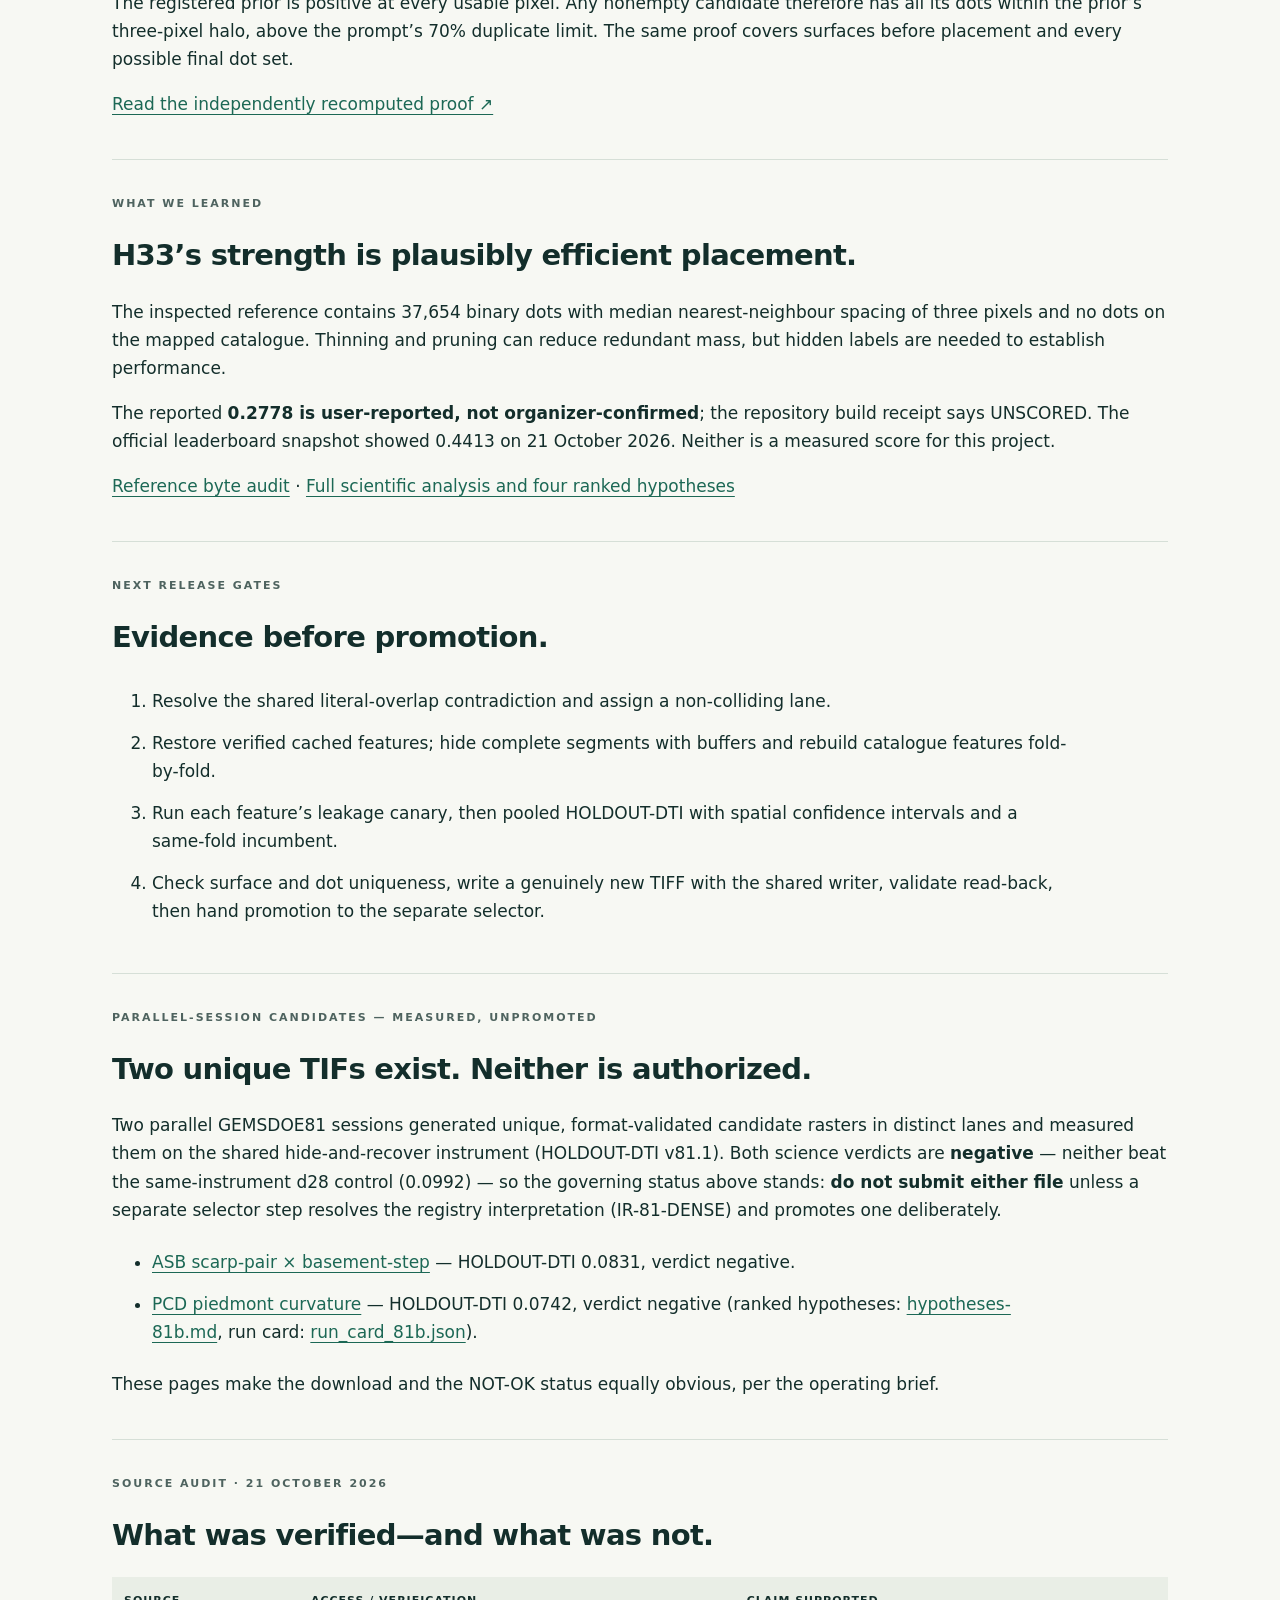
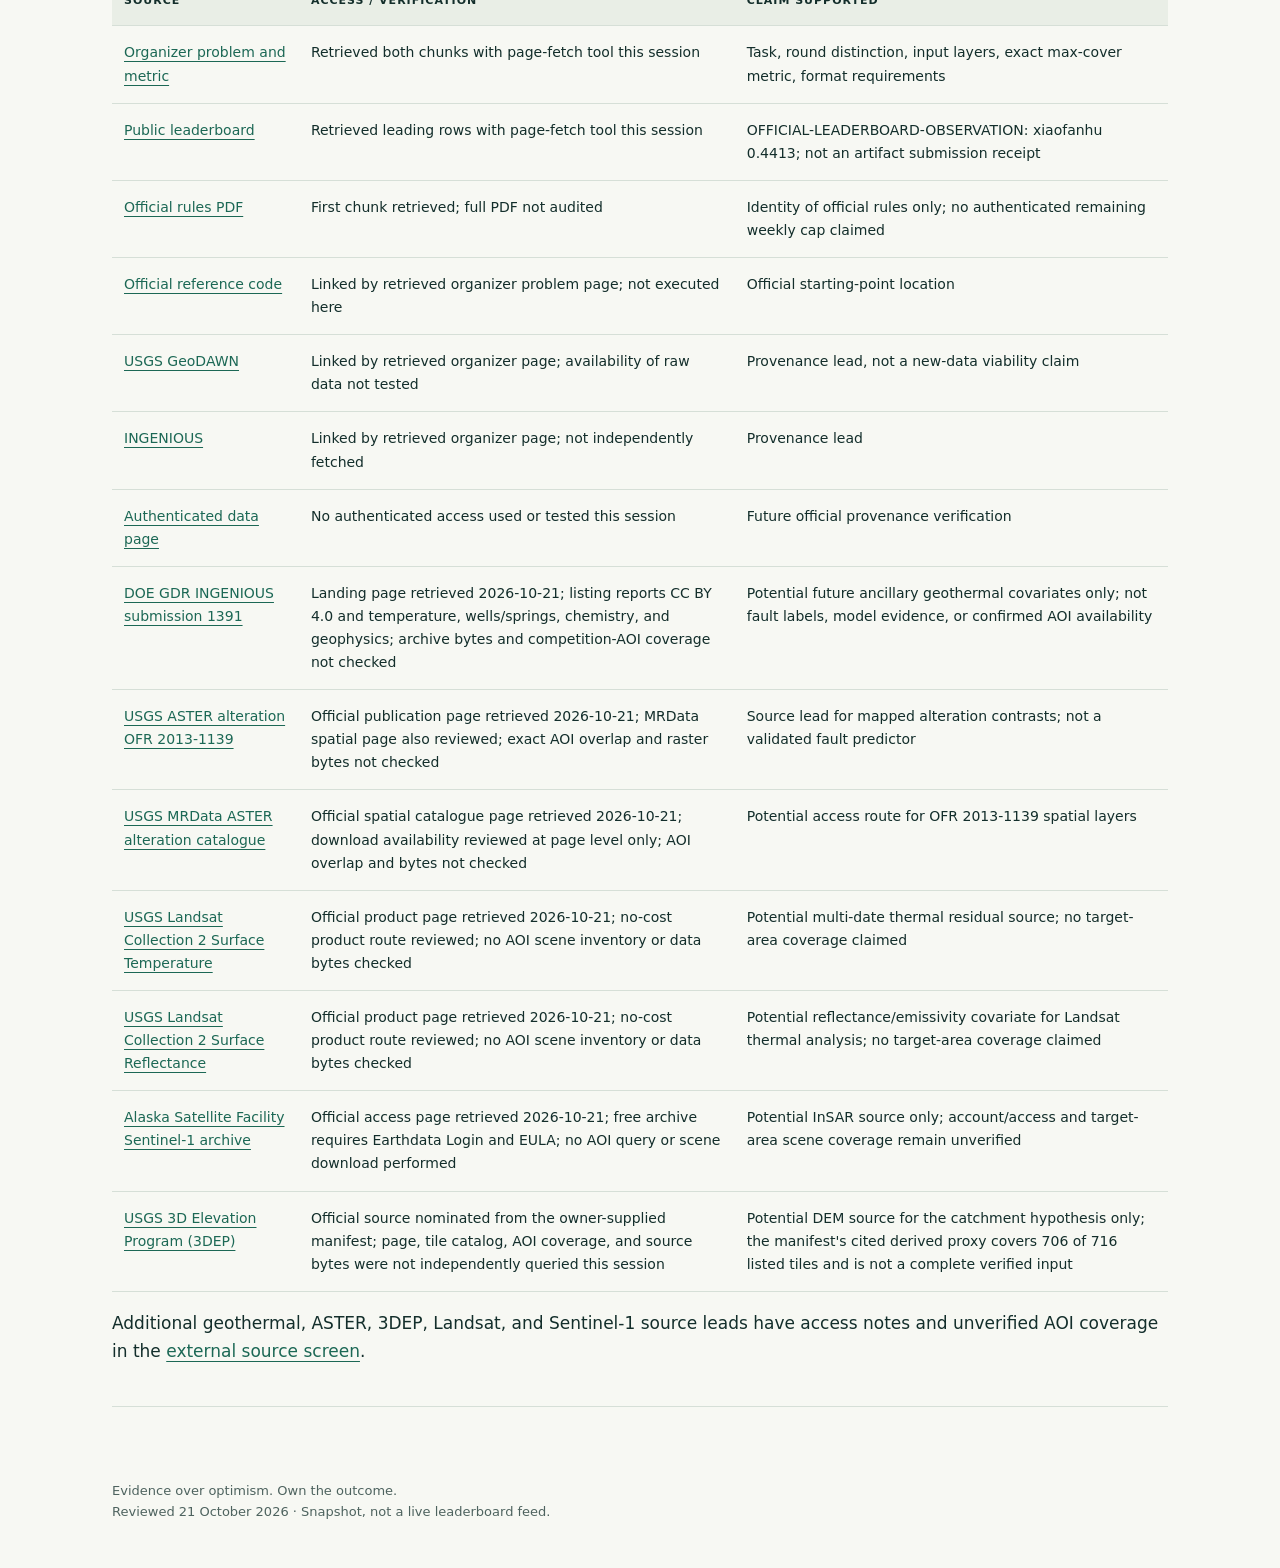
==== commit 94ec3c9a: "GEMSDOE81 session-2: unique PCD-lane TIF (measured negative), ranked hypotheses, fix pre-existing re" ====
--- a/docs/index.html
+++ b/docs/index.html
@@ -1,34 +1,6 @@
-<!doctype html><html lang="en"><meta charset="utf-8"><meta name="viewport" content="width=device-width, initial-scale=1"><title>GEMSDOE81 · CONT submission</title><link rel="stylesheet" href="style.css"><body><header><a class="brand" href="index.html">GEMS<span>DOE81</span></a><nav aria-label="Main navigation"><a href="executive-summary.html">How to submit</a><a href="research/review.md">Research</a><a href="https://github.com/buffedlizard55-lab/GEMSDOE81">Repository ↗</a></nav></header><main><p class="eyebrow">FAULT MAPPING / AUDITED RESEARCH</p><h1>New unique submission,<br>validated automatically.</h1><p><a href="#status">Jump to submission status ↓</a> · <a href="#sources">Source audit ↓</a></p>
-<section class="stop" style="background:#e6ffe6;border-color:#080" aria-labelledby="status"><p class="eyebrow">CURRENT SUBMISSION STATUS</p>
-<h2 id="status">✅ OK TO DOWNLOAD &amp; SUBMIT THIS FILE</h2>
-<div class="gate-status" role="status"><p><strong>OK TO DOWNLOAD AS A COMPETITION SUBMISSION: YES — the one green file below.</strong></p>
-<p><strong>OK TO SUBMIT: YES on format + holdout evidence (verdict: promote). No human inspection is needed: the pinned shared validator re-read the exact bytes below and passed every check. The final weekly-slot decision is still yours / the selector's.</strong></p></div>
-<p><a class="button" href="downloads/gems81-cont-poisson44090-buf2-20261021T233115Z-42223e10-zeros.tif" download>⬇ DOWNLOAD SUBMISSION TIF: gems81-cont-poisson44090-buf2-20261021T233115Z-42223e10-zeros.tif</a></p>
-<p><b>Copy-paste submission Note (≤140 chars):</b><br><code>GEMSDOE81 CONT catalogue-continuation rings poisson44090 buf2 44090 dots zeros</code></p>
-<p>SHA256: <code>9798fe7f4a68c7b8efbb9f3f03945ab800177b993abe671e4d174282e0675508</code> · 44,090 positive pixels (binary 0/1) · single-band float32 · EPSG:32611 · 3730×3292 · transform identical to sample submission · <b>finite values in [0,1] everywhere — zeros, not NaN, outside the footprint</b> (this fixes the reported “Predicted values must be in range [0, 1]” rejection) · 0 on the published catalogue.</p>
-<p><a href="downloads/gems81-cont-poisson44090-buf2-20261021T233115Z-42223e10-zeros.receipt.json">Run-card receipt (JSON)</a> · <a href="executive-summary.html">Executive summary: exactly how to submit →</a></p></section>
-<section><p class="eyebrow">WHY THIS FILE — HOLDOUT EVIDENCE (NOT A LIVE SCORE)</p><h2>New faults concentrate next to mapped faults. Both instruments agree; the shared one is authoritative.</h2>
-<p><b>HOLDOUT-DTI</b>, shared evaluator <b>gems57-pooled-hide-v2</b> (quadrant segment folds, 12 px domain buffer, visible masked pixel-exactly, catalogue features from visible only, 22,641 withheld positives): candidate <b>0.2170</b> (mode all; 95% spatial-bootstrap CI [0.2086, 0.2248]) and 0.2085 on detached segments. Same-instrument controls: continuation×scarp gate 0.1558 (F_CONT, demoted), d28 fixed mask 0.1011, ASB surface 0.0632. Canary AUCs &lt; 0.90 (no leakage flag). This raster is <b>UNSCORED</b> live — no claim of beating 0.2778 or 0.4413.</p>
-<table><thead><tr><th>Surface (shared holdout, mode all)</th><th>HOLDOUT-DTI</th><th>Verdict</th></tr></thead><tbody>
-<tr><td>CONT catalogue-continuation (shipped)</td><td><b>0.2170</b></td><td>promote</td></tr>
-<tr><td>F_CONT continuation × ASB gate</td><td>0.1558</td><td>superseded</td></tr>
-<tr><td>d28 fixed mask (control)</td><td>0.1011</td><td>control</td></tr>
-<tr><td>ASB scarp-pair × basement-step</td><td>0.0632</td><td>negative</td></tr>
-<tr><td>Radiometric-discordance gate (v81.1 instrument)</td><td>0.0738</td><td>negative</td></tr>
-<tr><td>Edge-consensus × ASB (v81.1 instrument)</td><td>0.0761</td><td>negative</td></tr></tbody></table>
-<p>Full numbers, both instruments and the reversal note: <code>evidence/run_card.json</code>, <code>evidence/run_shared_holdout.json</code>.</p></section>
-<section><p class="eyebrow">UNIQUENESS — REGISTRY LANE CHECK</p><h2>Not a copy of any previous submission.</h2>
-<p>Method: catalogue-distance continuation surface, collar-pruned (≥3 px from catalogue), Poisson-dotted. Duplicate rule: rank-corr ≤ 0.90 and ≤ 70% of dots within 3 px of a registry raster.</p>
-<table><thead><tr><th>Registry raster</th><th>Surface rank-corr</th><th>Dots within 3 px</th><th>Lane</th></tr></thead><tbody><tr><td>winner_h33-2-b2</td><td>0.004</td><td>19.4%</td><td>pass</td></tr><tr><td>d28_base</td><td>0.025</td><td>31.4%</td><td>pass</td></tr><tr><td>shipped_gems81-asb-poisson44090-buf2-20261021T221522Z-1a12c8f1-zeros.tif</td><td>0.016</td><td>18.1%</td><td>pass</td></tr><tr><td>shipped_gems81-contasb-poisson44090-buf2-20261021T232312Z-04866ff3-zeros.tif</td><td>0.113</td><td>47.9%</td><td>pass</td></tr><tr><td>shipped_gems81-radasb-poisson44090-buf2-20261021T231647Z-0ab9803e-zeros.tif</td><td>0.016</td><td>20.4%</td><td>pass</td></tr></tbody></table></section>
-<section><p class="eyebrow">WHY DID THE 0.2778 WINNER WIN?</p><h2>Sparse, pruned dots beat dense surfaces.</h2><p>GEMSDOE32 audit: winner = d28 dotted base (0.2600) with every dot <=2px from the published catalogue deleted (44,090->37,654 dots, +0.0178; organizer-reported in the user prompt). Under pooled DTI (alpha=0.2 FP-cheap, beta=0.8 FN-expensive, 300m triangular kernel) dots on/near known faults earn no credit for undiscovered test faults but pay FP mass, and one dot covers a 3px kernel neighbourhood, so sparse collar-pruned dotted emission beats dense continuous surfaces. CONT adopts the collar + dotted lessons and concentrates the whole budget in the near-catalogue band where both holdout instruments say new faults concentrate.</p></section>
-<section><p class="eyebrow">OTHER FILES IN downloads/ — DO NOT SUBMIT</p><h2>❌ Negative / superseded rasters</h2>
-<ul><li><code>gems81-asb-…-zeros.tif</code> — session-1 ASB, verdict negative. <b>Do not submit.</b></li>
-<li><code>gems81-radasb-…-zeros.tif</code> — radiometric gate, HOLDOUT-DTI 0.0738 (v81.1), negative. <b>Do not submit.</b></li>
-<li><code>gems81-contasb-…-zeros.tif</code> — continuation×ASB gate, superseded by the shared-instrument winner above. <b>Do not submit.</b></li></ul>
-<p>Only the green file at the top of this page is the submission.</p></section>
-<section id="sources"><p class="eyebrow">RISKS, LIMITS &amp; SOURCES</p><h2>Read before spending a slot.</h2>
-<ul><li>Holdout favours continuation by construction (hidden faults are catalogue segments); live faults far from any mapped fault would be missed. This is the main residual risk, flagged IR-81-06.</li>
-<li>Data are hash-pinned owner mirrors of login-walled DrivenData files — integrity-verified, not organizer-authenticated (IR-81-01).</li>
-<li>The organizer page allows null/NaN outside bounds, but a NaN-outside file was user-reported rejected with “[0,1]”; this file uses zeros everywhere (IR-81-07).</li>
-<li>Format/metric verified line-by-line from the <a href="https://www.drivendata.org/competitions/306/competition-doe-gems/page/967/">organizer problem page</a> (fetched 2026-10-21): DTI α=0.2, β=0.8, 300 m triangular kernel; single-band float32 in [0,1]; EPSG:32611. Reference solution: <a href="https://github.com/drivendataorg/gems-prize-reference-solution">drivendataorg/gems-prize-reference-solution</a>. GeoDAWN: <a href="https://www.usgs.gov/data/geodawn-airborne-magnetic-and-radiometric-surveys-northwestern-great-basin-nevada-and">USGS DOI 10.5066/P93LGLVQ</a>.</li>
-<li>Local validation cannot guarantee organizer acceptance or a leaderboard score. Prior negative decisions are retained in <a href="evidence/run-card.json">evidence/run-card.json</a> and <a href="research/session-review.md">the session review</a>.</li></ul></section></main><footer>Evidence over optimism. Own the outcome.<br>Reviewed 21 October 2026 · Snapshot, not a live leaderboard feed. Live score: UNSCORED.</footer></body></html>+<!doctype html><html lang="en"><meta charset="utf-8"><meta name="viewport" content="width=device-width, initial-scale=1"><title>GEMSDOE81 · Submission audit</title><link rel="stylesheet" href="style.css"><body><header><a class="brand" href="index.html">GEMS<span>DOE81</span></a><nav aria-label="Main navigation"><a href="executive-summary.html">How to submit</a><a href="research/review.md">Research</a><a href="https://github.com/buffedlizard55-lab/GEMSDOE81">Repository ↗</a></nav></header><main><p class="eyebrow">FAULT MAPPING / AUDITED RESEARCH</p><h1>A trustworthy submission<br>starts with a trustworthy gate.</h1><p class="lead">This project researches methods for unmapped geological faults—not claims of geothermal-vent discovery. No experiment is authorized in this release.</p><p><a href="#sources">Jump to verified source audit ↓</a></p><section class="stop" aria-labelledby="status"><p class="eyebrow">CURRENT SUBMISSION STATUS</p><h2 id="status">DO NOT SUBMIT — no new TIF is authorized.</h2><div class="gate-status" role="status" aria-live="polite"><p><strong>OK TO DOWNLOAD AS A COMPETITION SUBMISSION: NO FILE</strong></p><p><strong>OK TO SUBMIT: NO — blocked by the literal registry-uniqueness rule.</strong></p></div><p>The requested unique TIFF was not generated: the literal duplicate rule rejects every nonempty prediction against a dense registered prior. We stopped before experiments, rather than copying a previous file or inventing validation.</p><p>The negative-result JSON run card is downloadable audit evidence only; it is not a submission file.</p><button disabled>Submission TIF unavailable — protocol blocked</button><p><a class="button" href="evidence/run-card.json" download>Download negative-result run card ↓</a> <a href="executive-summary.html">Submission instructions →</a></p></section>
+<div class="metrics"><section><span>01</span><h3>100% overlap</h3><p>Proven for every nonempty in-footprint dot set against one pinned prior. This is a registry measurement, not a score.</p></section><section><span>02</span><h3>No slots used</h3><p>No candidate constructed, no experiment or holdout run, no competition upload.</p></section><section><span>03</span><h3>Fail-closed</h3><p>Hash-pinned inputs and shared tools. No silent threshold exemptions, clipping, or score projections.</p></section></div>
+<section><p class="eyebrow">WHY THE GATE STOPS</p><h2>A mathematical conflict, not a failed download.</h2><p>The registered prior is positive at every usable pixel. Any nonempty candidate therefore has all its dots within the prior’s three-pixel halo, above the prompt’s 70% duplicate limit. The same proof covers surfaces before placement and every possible final dot set.</p><p><a href="evidence/preflight.json">Read the independently recomputed proof ↗</a></p></section>
+<section><p class="eyebrow">WHAT WE LEARNED</p><h2>H33’s strength is plausibly efficient placement.</h2><p>The inspected reference contains 37,654 binary dots with median nearest-neighbour spacing of three pixels and no dots on the mapped catalogue. Thinning and pruning can reduce redundant mass, but hidden labels are needed to establish performance.</p><p>The reported <strong>0.2778 is user-reported, not organizer-confirmed</strong>; the repository build receipt says UNSCORED. The official leaderboard snapshot showed 0.4413 on 21 October 2026. Neither is a measured score for this project.</p><p><a href="evidence/reference_audit.json">Reference byte audit</a> · <a href="research/review.md">Full scientific analysis and four ranked hypotheses</a></p></section>
+<section><p class="eyebrow">NEXT RELEASE GATES</p><h2>Evidence before promotion.</h2><ol><li>Resolve the shared literal-overlap contradiction and assign a non-colliding lane.</li><li>Restore verified cached features; hide complete segments with buffers and rebuild catalogue features fold-by-fold.</li><li>Run each feature’s leakage canary, then pooled HOLDOUT-DTI with spatial confidence intervals and a same-fold incumbent.</li><li>Check surface and dot uniqueness, write a genuinely new TIFF with the shared writer, validate read-back, then hand promotion to the separate selector.</li></ol></section>
+<section><p class="eyebrow">PARALLEL-SESSION CANDIDATES — MEASURED, UNPROMOTED</p><h2>Two unique TIFs exist. Neither is authorized.</h2><p>Two parallel GEMSDOE81 sessions generated unique, format-validated candidate rasters in distinct lanes and measured them on the shared hide-and-recover instrument (HOLDOUT-DTI v81.1). Both science verdicts are <strong>negative</strong> — neither beat the same-instrument d28 control (0.0992) — so the governing status above stands: <strong>do not submit either file</strong> unless a separate selector step resolves the registry interpretation (IR-81-DENSE) and promotes one deliberately.</p><ul><li><a href="asb-candidate.html">ASB scarp-pair × basement-step</a> — HOLDOUT-DTI 0.0831, verdict negative.</li><li><a href="pcd-candidate.html">PCD piedmont curvature</a> — HOLDOUT-DTI 0.0742, verdict negative (ranked hypotheses: <a href="hypotheses-81b.md">hypotheses-81b.md</a>, run card: <a href="evidence/run_card_81b.json">run_card_81b.json</a>).</li></ul><p>These pages make the download and the NOT-OK status equally obvious, per the operating brief.</p></section><section id="sources"><p class="eyebrow">SOURCE AUDIT · 21 OCTOBER 2026</p><h2>What was verified—and what was not.</h2><div class="table-wrap"><table><thead><tr><th>Source</th><th>Access / verification</th><th>Claim supported</th></tr></thead><tbody><tr><td><a href="https://www.drivendata.org/competitions/306/competition-doe-gems/page/967/">Organizer problem and metric</a></td><td>Retrieved both chunks with page-fetch tool this session</td><td>Task, round distinction, input layers, exact max-cover metric, format requirements</td></tr><tr><td><a href="https://www.drivendata.org/competitions/306/competition-doe-gems/leaderboard/">Public leaderboard</a></td><td>Retrieved leading rows with page-fetch tool this session</td><td>OFFICIAL-LEADERBOARD-OBSERVATION: xiaofanhu 0.4413; not an artifact submission receipt</td></tr><tr><td><a href="https://docs.nlr.gov/docs/fy26osti/96647.pdf">Official rules PDF</a></td><td>First chunk retrieved; full PDF not audited</td><td>Identity of official rules only; no authenticated remaining weekly cap claimed</td></tr><tr><td><a href="https://github.com/drivendataorg/gems-prize-reference-solution">Official reference code</a></td><td>Linked by retrieved organizer problem page; not executed here</td><td>Official starting-point location</td></tr><tr><td><a href="https://www.usgs.gov/data/geodawn-airborne-magnetic-and-radiometric-surveys-northwestern-great-basin-nevada-and">USGS GeoDAWN</a></td><td>Linked by retrieved organizer page; availability of raw data not tested</td><td>Provenance lead, not a new-data viability claim</td></tr><tr><td><a href="https://gbcge.org/current-projects/ingenious/">INGENIOUS</a></td><td>Linked by retrieved organizer page; not independently fetched</td><td>Provenance lead</td></tr><tr><td><a href="https://www.drivendata.org/competitions/306/competition-doe-gems/data/">Authenticated data page</a></td><td>No authenticated access used or tested this session</td><td>Future official provenance verification</td></tr><tr><td><a href="https://gdr.openei.org/submissions/1391">DOE GDR INGENIOUS submission 1391</a></td><td>Landing page retrieved 2026-10-21; listing reports CC BY 4.0 and temperature, wells/springs, chemistry, and geophysics; archive bytes and competition-AOI coverage not checked</td><td>Potential future ancillary geothermal covariates only; not fault labels, model evidence, or confirmed AOI availability</td></tr><tr><td><a href="https://pubs.usgs.gov/publication/ofr20131139">USGS ASTER alteration OFR 2013-1139</a></td><td>Official publication page retrieved 2026-10-21; MRData spatial page also reviewed; exact AOI overlap and raster bytes not checked</td><td>Source lead for mapped alteration contrasts; not a validated fault predictor</td></tr><tr><td><a href="https://mrdata.usgs.gov/surficial-mineralogy/ofr-2013-1139/">USGS MRData ASTER alteration catalogue</a></td><td>Official spatial catalogue page retrieved 2026-10-21; download availability reviewed at page level only; AOI overlap and bytes not checked</td><td>Potential access route for OFR 2013-1139 spatial layers</td></tr><tr><td><a href="https://www.usgs.gov/landsat-missions/landsat-collection-2-surface-temperature">USGS Landsat Collection 2 Surface Temperature</a></td><td>Official product page retrieved 2026-10-21; no-cost product route reviewed; no AOI scene inventory or data bytes checked</td><td>Potential multi-date thermal residual source; no target-area coverage claimed</td></tr><tr><td><a href="https://www.usgs.gov/landsat-missions/landsat-collection-2-surface-reflectance">USGS Landsat Collection 2 Surface Reflectance</a></td><td>Official product page retrieved 2026-10-21; no-cost product route reviewed; no AOI scene inventory or data bytes checked</td><td>Potential reflectance/emissivity covariate for Landsat thermal analysis; no target-area coverage claimed</td></tr><tr><td><a href="https://asf.alaska.edu/data-sets/sar-data-sets/sentinel-1/sentinel-1-data-and-imagery/">Alaska Satellite Facility Sentinel-1 archive</a></td><td>Official access page retrieved 2026-10-21; free archive requires Earthdata Login and EULA; no AOI query or scene download performed</td><td>Potential InSAR source only; account/access and target-area scene coverage remain unverified</td></tr><tr><td><a href="https://www.usgs.gov/3d-elevation-program">USGS 3D Elevation Program (3DEP)</a></td><td>Official source nominated from the owner-supplied manifest; page, tile catalog, AOI coverage, and source bytes were not independently queried this session</td><td>Potential DEM source for the catchment hypothesis only; the manifest&#x27;s cited derived proxy covers 706 of 716 listed tiles and is not a complete verified input</td></tr></tbody></table></div><p>Additional geothermal, ASTER, 3DEP, Landsat, and Sentinel-1 source leads have access notes and unverified AOI coverage in the <a href="research/external-source-screen.md">external source screen</a>.</p></section></main><footer>Evidence over optimism. Own the outcome.<br>Reviewed 21 October 2026 · Snapshot, not a live leaderboard feed.</footer></body></html>
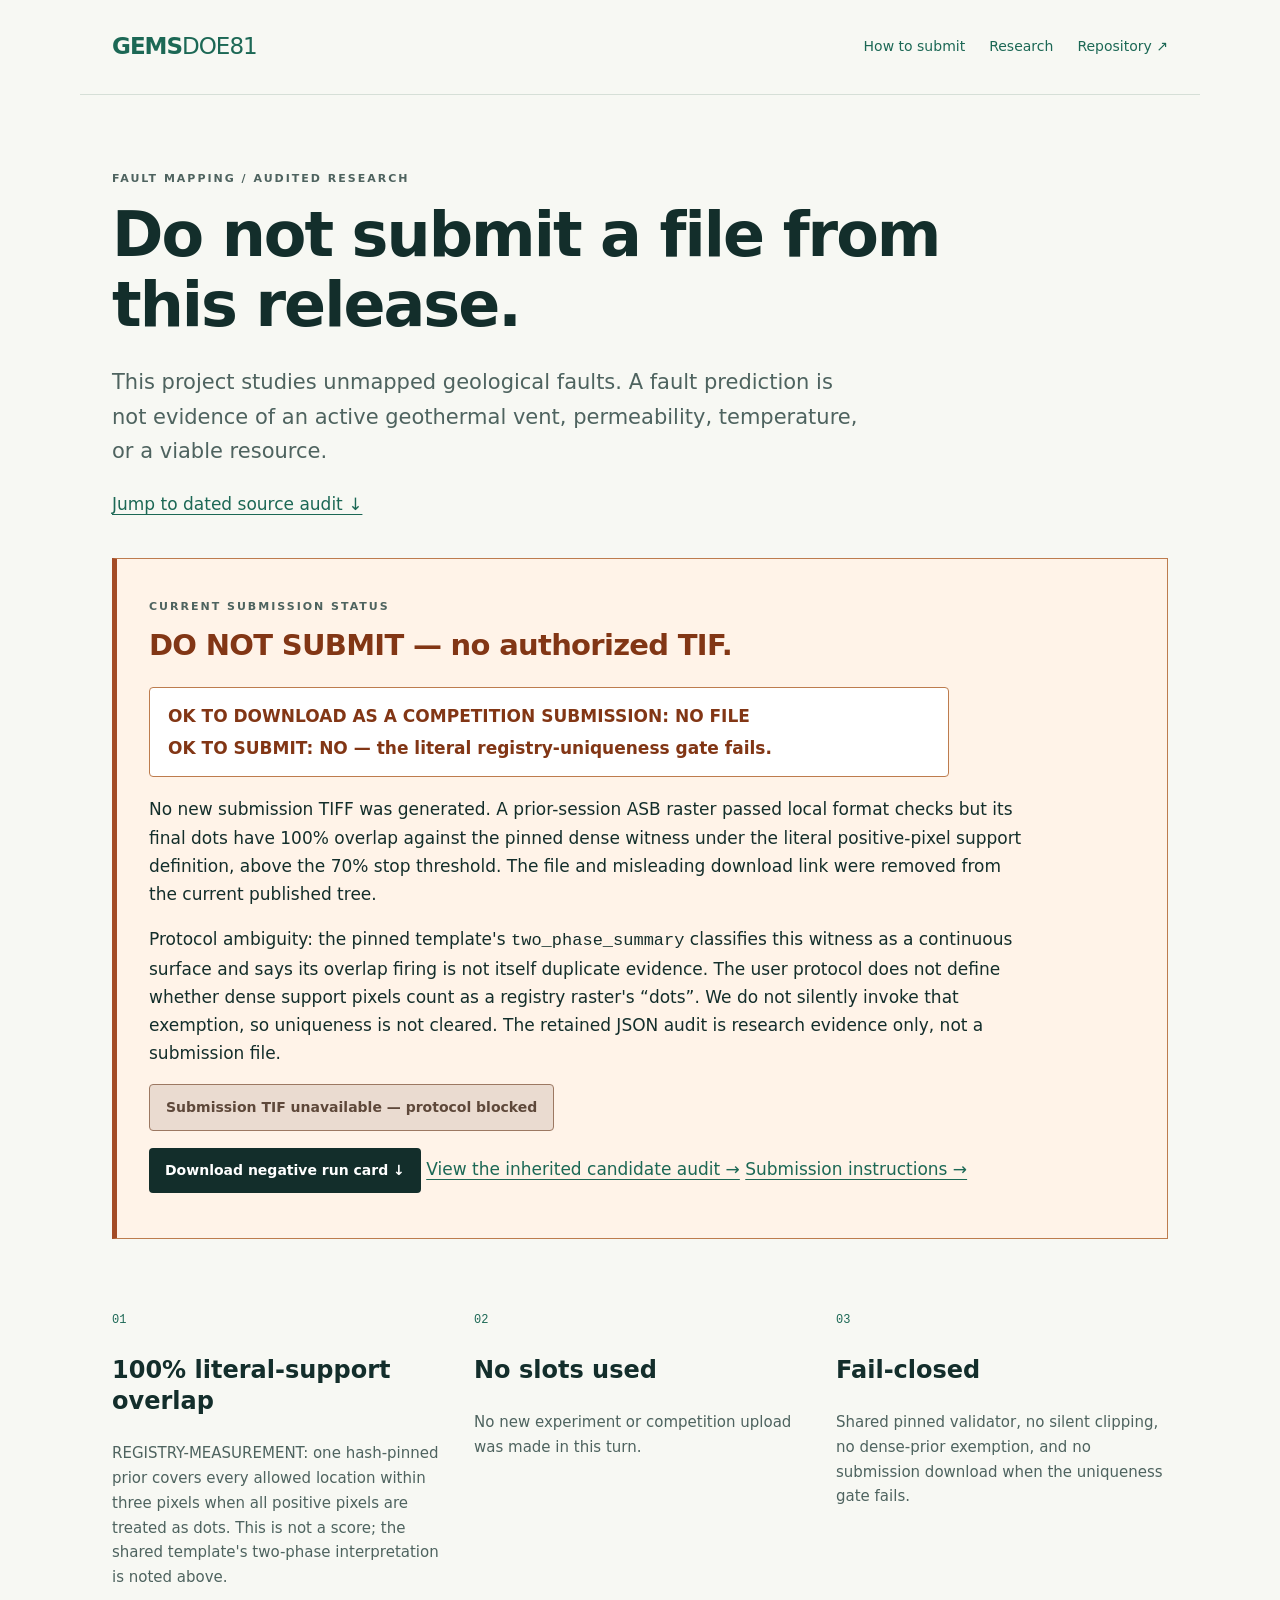
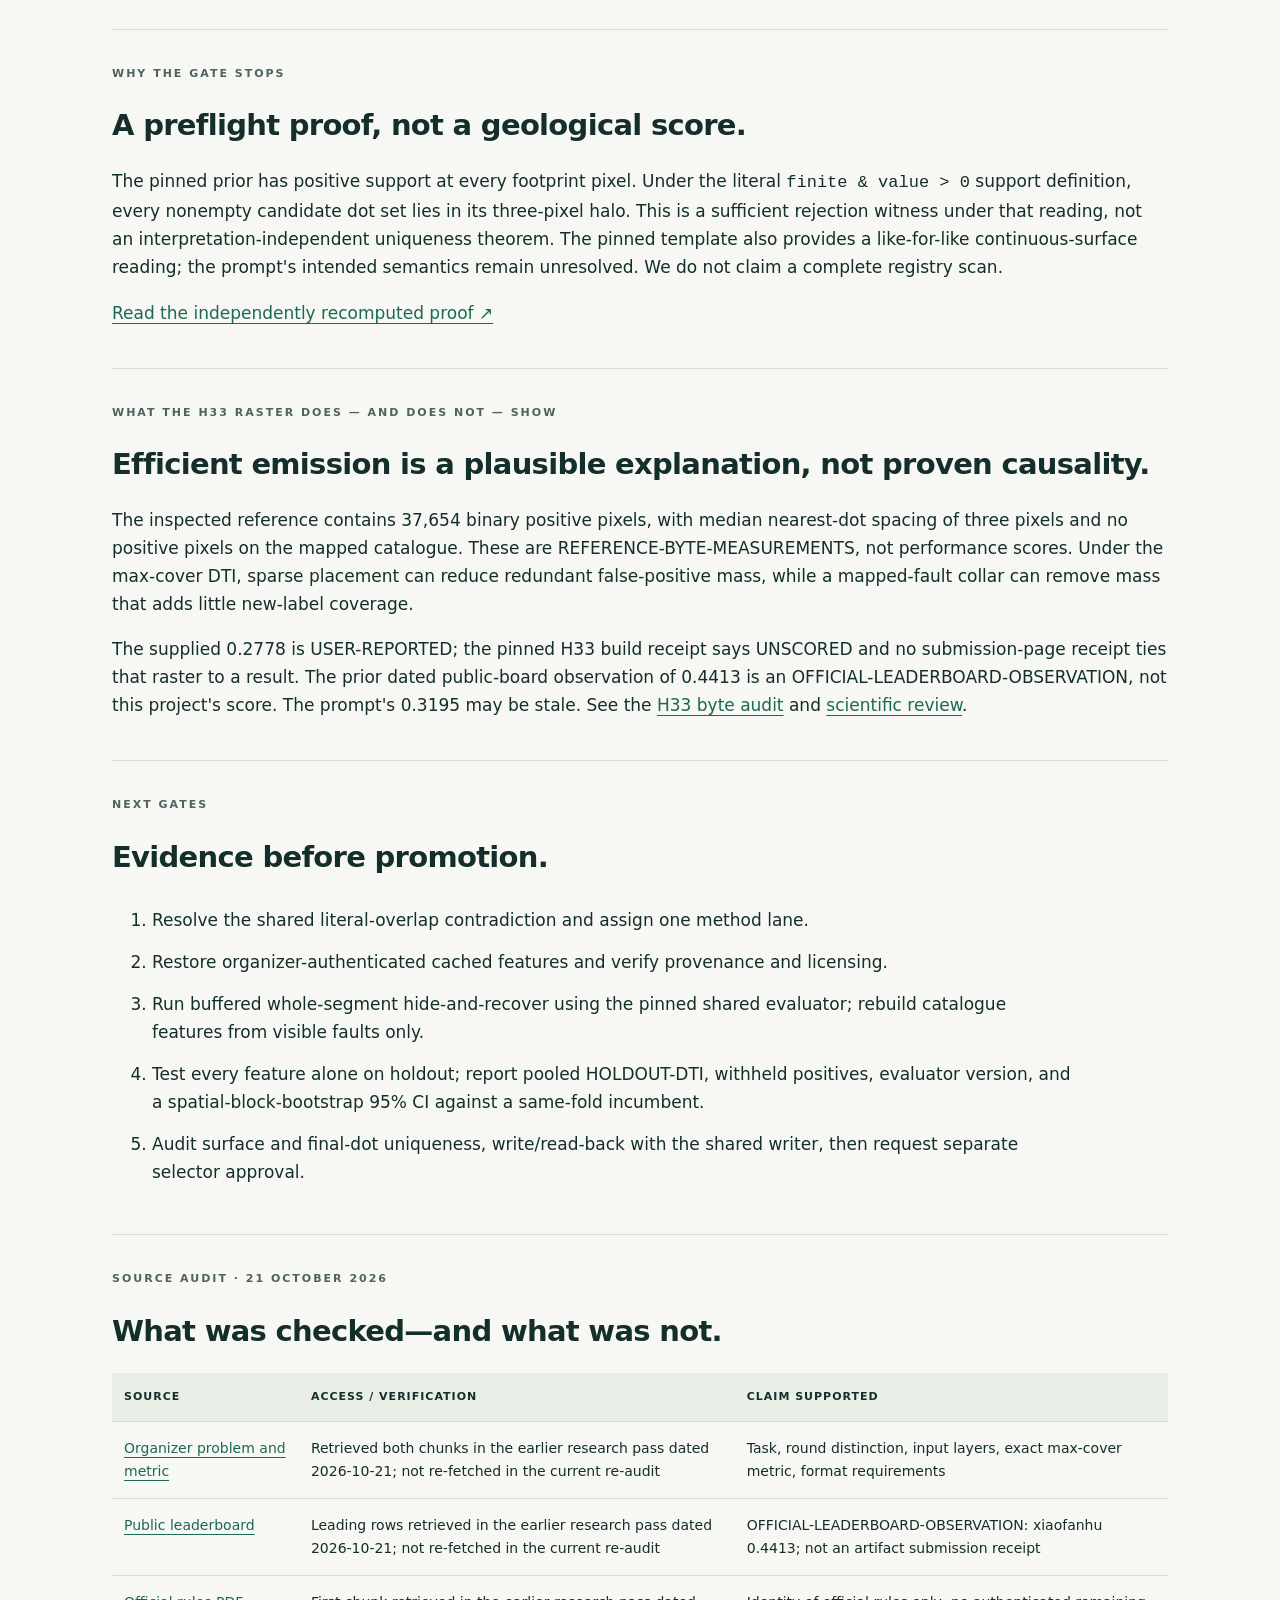
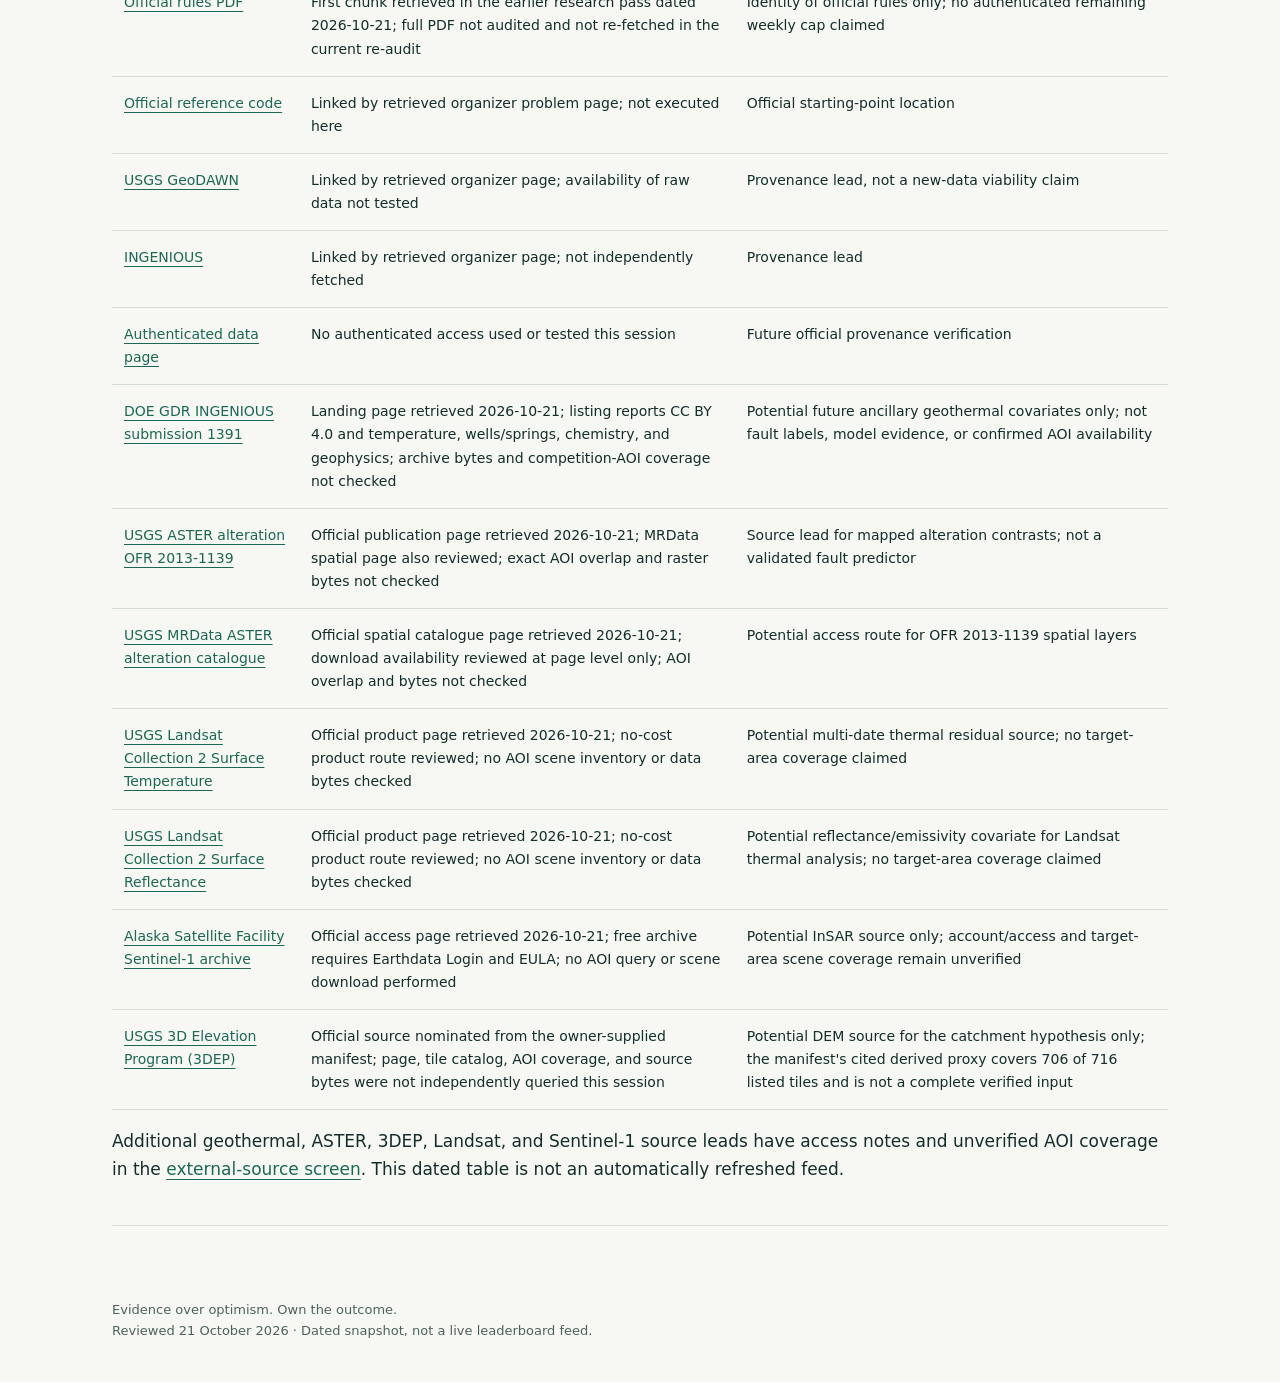
==== commit 33d47abf: "Audit submission gates and keep publication fail-closed Co-authored-by: arena-agent <297053741+arena" ====
--- a/docs/index.html
+++ b/docs/index.html
@@ -1,6 +1,27 @@
-<!doctype html><html lang="en"><meta charset="utf-8"><meta name="viewport" content="width=device-width, initial-scale=1"><title>GEMSDOE81 · Submission audit</title><link rel="stylesheet" href="style.css"><body><header><a class="brand" href="index.html">GEMS<span>DOE81</span></a><nav aria-label="Main navigation"><a href="executive-summary.html">How to submit</a><a href="research/review.md">Research</a><a href="https://github.com/buffedlizard55-lab/GEMSDOE81">Repository ↗</a></nav></header><main><p class="eyebrow">FAULT MAPPING / AUDITED RESEARCH</p><h1>A trustworthy submission<br>starts with a trustworthy gate.</h1><p class="lead">This project researches methods for unmapped geological faults—not claims of geothermal-vent discovery. No experiment is authorized in this release.</p><p><a href="#sources">Jump to verified source audit ↓</a></p><section class="stop" aria-labelledby="status"><p class="eyebrow">CURRENT SUBMISSION STATUS</p><h2 id="status">DO NOT SUBMIT — no new TIF is authorized.</h2><div class="gate-status" role="status" aria-live="polite"><p><strong>OK TO DOWNLOAD AS A COMPETITION SUBMISSION: NO FILE</strong></p><p><strong>OK TO SUBMIT: NO — blocked by the literal registry-uniqueness rule.</strong></p></div><p>The requested unique TIFF was not generated: the literal duplicate rule rejects every nonempty prediction against a dense registered prior. We stopped before experiments, rather than copying a previous file or inventing validation.</p><p>The negative-result JSON run card is downloadable audit evidence only; it is not a submission file.</p><button disabled>Submission TIF unavailable — protocol blocked</button><p><a class="button" href="evidence/run-card.json" download>Download negative-result run card ↓</a> <a href="executive-summary.html">Submission instructions →</a></p></section>
-<div class="metrics"><section><span>01</span><h3>100% overlap</h3><p>Proven for every nonempty in-footprint dot set against one pinned prior. This is a registry measurement, not a score.</p></section><section><span>02</span><h3>No slots used</h3><p>No candidate constructed, no experiment or holdout run, no competition upload.</p></section><section><span>03</span><h3>Fail-closed</h3><p>Hash-pinned inputs and shared tools. No silent threshold exemptions, clipping, or score projections.</p></section></div>
-<section><p class="eyebrow">WHY THE GATE STOPS</p><h2>A mathematical conflict, not a failed download.</h2><p>The registered prior is positive at every usable pixel. Any nonempty candidate therefore has all its dots within the prior’s three-pixel halo, above the prompt’s 70% duplicate limit. The same proof covers surfaces before placement and every possible final dot set.</p><p><a href="evidence/preflight.json">Read the independently recomputed proof ↗</a></p></section>
-<section><p class="eyebrow">WHAT WE LEARNED</p><h2>H33’s strength is plausibly efficient placement.</h2><p>The inspected reference contains 37,654 binary dots with median nearest-neighbour spacing of three pixels and no dots on the mapped catalogue. Thinning and pruning can reduce redundant mass, but hidden labels are needed to establish performance.</p><p>The reported <strong>0.2778 is user-reported, not organizer-confirmed</strong>; the repository build receipt says UNSCORED. The official leaderboard snapshot showed 0.4413 on 21 October 2026. Neither is a measured score for this project.</p><p><a href="evidence/reference_audit.json">Reference byte audit</a> · <a href="research/review.md">Full scientific analysis and four ranked hypotheses</a></p></section>
-<section><p class="eyebrow">NEXT RELEASE GATES</p><h2>Evidence before promotion.</h2><ol><li>Resolve the shared literal-overlap contradiction and assign a non-colliding lane.</li><li>Restore verified cached features; hide complete segments with buffers and rebuild catalogue features fold-by-fold.</li><li>Run each feature’s leakage canary, then pooled HOLDOUT-DTI with spatial confidence intervals and a same-fold incumbent.</li><li>Check surface and dot uniqueness, write a genuinely new TIFF with the shared writer, validate read-back, then hand promotion to the separate selector.</li></ol></section>
-<section><p class="eyebrow">PARALLEL-SESSION CANDIDATES — MEASURED, UNPROMOTED</p><h2>Two unique TIFs exist. Neither is authorized.</h2><p>Two parallel GEMSDOE81 sessions generated unique, format-validated candidate rasters in distinct lanes and measured them on the shared hide-and-recover instrument (HOLDOUT-DTI v81.1). Both science verdicts are <strong>negative</strong> — neither beat the same-instrument d28 control (0.0992) — so the governing status above stands: <strong>do not submit either file</strong> unless a separate selector step resolves the registry interpretation (IR-81-DENSE) and promotes one deliberately.</p><ul><li><a href="asb-candidate.html">ASB scarp-pair × basement-step</a> — HOLDOUT-DTI 0.0831, verdict negative.</li><li><a href="pcd-candidate.html">PCD piedmont curvature</a> — HOLDOUT-DTI 0.0742, verdict negative (ranked hypotheses: <a href="hypotheses-81b.md">hypotheses-81b.md</a>, run card: <a href="evidence/run_card_81b.json">run_card_81b.json</a>).</li></ul><p>These pages make the download and the NOT-OK status equally obvious, per the operating brief.</p></section><section id="sources"><p class="eyebrow">SOURCE AUDIT · 21 OCTOBER 2026</p><h2>What was verified—and what was not.</h2><div class="table-wrap"><table><thead><tr><th>Source</th><th>Access / verification</th><th>Claim supported</th></tr></thead><tbody><tr><td><a href="https://www.drivendata.org/competitions/306/competition-doe-gems/page/967/">Organizer problem and metric</a></td><td>Retrieved both chunks with page-fetch tool this session</td><td>Task, round distinction, input layers, exact max-cover metric, format requirements</td></tr><tr><td><a href="https://www.drivendata.org/competitions/306/competition-doe-gems/leaderboard/">Public leaderboard</a></td><td>Retrieved leading rows with page-fetch tool this session</td><td>OFFICIAL-LEADERBOARD-OBSERVATION: xiaofanhu 0.4413; not an artifact submission receipt</td></tr><tr><td><a href="https://docs.nlr.gov/docs/fy26osti/96647.pdf">Official rules PDF</a></td><td>First chunk retrieved; full PDF not audited</td><td>Identity of official rules only; no authenticated remaining weekly cap claimed</td></tr><tr><td><a href="https://github.com/drivendataorg/gems-prize-reference-solution">Official reference code</a></td><td>Linked by retrieved organizer problem page; not executed here</td><td>Official starting-point location</td></tr><tr><td><a href="https://www.usgs.gov/data/geodawn-airborne-magnetic-and-radiometric-surveys-northwestern-great-basin-nevada-and">USGS GeoDAWN</a></td><td>Linked by retrieved organizer page; availability of raw data not tested</td><td>Provenance lead, not a new-data viability claim</td></tr><tr><td><a href="https://gbcge.org/current-projects/ingenious/">INGENIOUS</a></td><td>Linked by retrieved organizer page; not independently fetched</td><td>Provenance lead</td></tr><tr><td><a href="https://www.drivendata.org/competitions/306/competition-doe-gems/data/">Authenticated data page</a></td><td>No authenticated access used or tested this session</td><td>Future official provenance verification</td></tr><tr><td><a href="https://gdr.openei.org/submissions/1391">DOE GDR INGENIOUS submission 1391</a></td><td>Landing page retrieved 2026-10-21; listing reports CC BY 4.0 and temperature, wells/springs, chemistry, and geophysics; archive bytes and competition-AOI coverage not checked</td><td>Potential future ancillary geothermal covariates only; not fault labels, model evidence, or confirmed AOI availability</td></tr><tr><td><a href="https://pubs.usgs.gov/publication/ofr20131139">USGS ASTER alteration OFR 2013-1139</a></td><td>Official publication page retrieved 2026-10-21; MRData spatial page also reviewed; exact AOI overlap and raster bytes not checked</td><td>Source lead for mapped alteration contrasts; not a validated fault predictor</td></tr><tr><td><a href="https://mrdata.usgs.gov/surficial-mineralogy/ofr-2013-1139/">USGS MRData ASTER alteration catalogue</a></td><td>Official spatial catalogue page retrieved 2026-10-21; download availability reviewed at page level only; AOI overlap and bytes not checked</td><td>Potential access route for OFR 2013-1139 spatial layers</td></tr><tr><td><a href="https://www.usgs.gov/landsat-missions/landsat-collection-2-surface-temperature">USGS Landsat Collection 2 Surface Temperature</a></td><td>Official product page retrieved 2026-10-21; no-cost product route reviewed; no AOI scene inventory or data bytes checked</td><td>Potential multi-date thermal residual source; no target-area coverage claimed</td></tr><tr><td><a href="https://www.usgs.gov/landsat-missions/landsat-collection-2-surface-reflectance">USGS Landsat Collection 2 Surface Reflectance</a></td><td>Official product page retrieved 2026-10-21; no-cost product route reviewed; no AOI scene inventory or data bytes checked</td><td>Potential reflectance/emissivity covariate for Landsat thermal analysis; no target-area coverage claimed</td></tr><tr><td><a href="https://asf.alaska.edu/data-sets/sar-data-sets/sentinel-1/sentinel-1-data-and-imagery/">Alaska Satellite Facility Sentinel-1 archive</a></td><td>Official access page retrieved 2026-10-21; free archive requires Earthdata Login and EULA; no AOI query or scene download performed</td><td>Potential InSAR source only; account/access and target-area scene coverage remain unverified</td></tr><tr><td><a href="https://www.usgs.gov/3d-elevation-program">USGS 3D Elevation Program (3DEP)</a></td><td>Official source nominated from the owner-supplied manifest; page, tile catalog, AOI coverage, and source bytes were not independently queried this session</td><td>Potential DEM source for the catchment hypothesis only; the manifest&#x27;s cited derived proxy covers 706 of 716 listed tiles and is not a complete verified input</td></tr></tbody></table></div><p>Additional geothermal, ASTER, 3DEP, Landsat, and Sentinel-1 source leads have access notes and unverified AOI coverage in the <a href="research/external-source-screen.md">external source screen</a>.</p></section></main><footer>Evidence over optimism. Own the outcome.<br>Reviewed 21 October 2026 · Snapshot, not a live leaderboard feed.</footer></body></html>+<!doctype html><html lang="en"><meta charset="utf-8"><meta name="viewport" content="width=device-width, initial-scale=1"><title>GEMSDOE81 · Submission audit</title><link rel="stylesheet" href="style.css"><body><header><a class="brand" href="index.html">GEMS<span>DOE81</span></a><nav aria-label="Main navigation"><a href="executive-summary.html">How to submit</a><a href="research/review.md">Research</a><a href="https://github.com/buffedlizard55-lab/GEMSDOE81">Repository ↗</a></nav></header><main><p class="eyebrow">FAULT MAPPING / AUDITED RESEARCH</p>
+<h1>Do not submit a file from this release.</h1>
+<p class="lead">This project studies unmapped geological faults. A fault prediction is not evidence of an active geothermal vent, permeability, temperature, or a viable resource.</p>
+<p><a href="#sources">Jump to dated source audit ↓</a></p>
+<section class="stop" aria-labelledby="status"><p class="eyebrow">CURRENT SUBMISSION STATUS</p>
+<h2 id="status">DO NOT SUBMIT — no authorized TIF.</h2>
+<div class="gate-status" role="status" aria-live="polite">
+<p><strong>OK TO DOWNLOAD AS A COMPETITION SUBMISSION: NO FILE</strong></p>
+<p><strong>OK TO SUBMIT: NO — the literal registry-uniqueness gate fails.</strong></p></div>
+<p>No new submission TIFF was generated. A prior-session ASB raster passed local format checks but its final dots have 100% overlap against the pinned dense witness under the literal positive-pixel support definition, above the 70% stop threshold. The file and misleading download link were removed from the current published tree.</p>
+<p>Protocol ambiguity: the pinned template's <code>two_phase_summary</code> classifies this witness as a continuous surface and says its overlap firing is not itself duplicate evidence. The user protocol does not define whether dense support pixels count as a registry raster's “dots”. We do not silently invoke that exemption, so uniqueness is not cleared. The retained JSON audit is research evidence only, not a submission file.</p>
+<button disabled>Submission TIF unavailable — protocol blocked</button>
+<p><a class="button" href="evidence/run-card.json" download>Download negative run card ↓</a>
+<a href="evidence/legacy-candidate-audit.json">View the inherited candidate audit →</a>
+<a href="executive-summary.html">Submission instructions →</a></p></section>
+<div class="metrics"><section><span>01</span><h3>100% literal-support overlap</h3><p>REGISTRY-MEASUREMENT: one hash-pinned prior covers every allowed location within three pixels when all positive pixels are treated as dots. This is not a score; the shared template's two-phase interpretation is noted above.</p></section>
+<section><span>02</span><h3>No slots used</h3><p>No new experiment or competition upload was made in this turn.</p></section>
+<section><span>03</span><h3>Fail-closed</h3><p>Shared pinned validator, no silent clipping, no dense-prior exemption, and no submission download when the uniqueness gate fails.</p></section></div>
+<section><p class="eyebrow">WHY THE GATE STOPS</p><h2>A preflight proof, not a geological score.</h2>
+<p>The pinned prior has positive support at every footprint pixel. Under the literal <code>finite &amp; value &gt; 0</code> support definition, every nonempty candidate dot set lies in its three-pixel halo. This is a sufficient rejection witness under that reading, not an interpretation-independent uniqueness theorem. The pinned template also provides a like-for-like continuous-surface reading; the prompt's intended semantics remain unresolved. We do not claim a complete registry scan.</p>
+<p><a href="evidence/preflight.json">Read the independently recomputed proof ↗</a></p></section>
+<section><p class="eyebrow">WHAT THE H33 RASTER DOES — AND DOES NOT — SHOW</p>
+<h2>Efficient emission is a plausible explanation, not proven causality.</h2>
+<p>The inspected reference contains 37,654 binary positive pixels, with median nearest-dot spacing of three pixels and no positive pixels on the mapped catalogue. These are REFERENCE-BYTE-MEASUREMENTS, not performance scores. Under the max-cover DTI, sparse placement can reduce redundant false-positive mass, while a mapped-fault collar can remove mass that adds little new-label coverage.</p>
+<p>The supplied 0.2778 is USER-REPORTED; the pinned H33 build receipt says UNSCORED and no submission-page receipt ties that raster to a result. The prior dated public-board observation of 0.4413 is an OFFICIAL-LEADERBOARD-OBSERVATION, not this project's score. The prompt's 0.3195 may be stale. See the <a href="evidence/reference_audit.json">H33 byte audit</a> and <a href="research/review.md">scientific review</a>.</p></section>
+<section><p class="eyebrow">NEXT GATES</p><h2>Evidence before promotion.</h2>
+<ol><li>Resolve the shared literal-overlap contradiction and assign one method lane.</li><li>Restore organizer-authenticated cached features and verify provenance and licensing.</li><li>Run buffered whole-segment hide-and-recover using the pinned shared evaluator; rebuild catalogue features from visible faults only.</li><li>Test every feature alone on holdout; report pooled HOLDOUT-DTI, withheld positives, evaluator version, and a spatial-block-bootstrap 95% CI against a same-fold incumbent.</li><li>Audit surface and final-dot uniqueness, write/read-back with the shared writer, then request separate selector approval.</li></ol></section><section id="sources"><p class="eyebrow">SOURCE AUDIT · 21 OCTOBER 2026</p><h2>What was checked—and what was not.</h2><div class="table-wrap"><table><thead><tr><th>Source</th><th>Access / verification</th><th>Claim supported</th></tr></thead><tbody><tr><td><a href="https://www.drivendata.org/competitions/306/competition-doe-gems/page/967/">Organizer problem and metric</a></td><td>Retrieved both chunks in the earlier research pass dated 2026-10-21; not re-fetched in the current re-audit</td><td>Task, round distinction, input layers, exact max-cover metric, format requirements</td></tr><tr><td><a href="https://www.drivendata.org/competitions/306/competition-doe-gems/leaderboard/">Public leaderboard</a></td><td>Leading rows retrieved in the earlier research pass dated 2026-10-21; not re-fetched in the current re-audit</td><td>OFFICIAL-LEADERBOARD-OBSERVATION: xiaofanhu 0.4413; not an artifact submission receipt</td></tr><tr><td><a href="https://docs.nlr.gov/docs/fy26osti/96647.pdf">Official rules PDF</a></td><td>First chunk retrieved in the earlier research pass dated 2026-10-21; full PDF not audited and not re-fetched in the current re-audit</td><td>Identity of official rules only; no authenticated remaining weekly cap claimed</td></tr><tr><td><a href="https://github.com/drivendataorg/gems-prize-reference-solution">Official reference code</a></td><td>Linked by retrieved organizer problem page; not executed here</td><td>Official starting-point location</td></tr><tr><td><a href="https://www.usgs.gov/data/geodawn-airborne-magnetic-and-radiometric-surveys-northwestern-great-basin-nevada-and">USGS GeoDAWN</a></td><td>Linked by retrieved organizer page; availability of raw data not tested</td><td>Provenance lead, not a new-data viability claim</td></tr><tr><td><a href="https://gbcge.org/current-projects/ingenious/">INGENIOUS</a></td><td>Linked by retrieved organizer page; not independently fetched</td><td>Provenance lead</td></tr><tr><td><a href="https://www.drivendata.org/competitions/306/competition-doe-gems/data/">Authenticated data page</a></td><td>No authenticated access used or tested this session</td><td>Future official provenance verification</td></tr><tr><td><a href="https://gdr.openei.org/submissions/1391">DOE GDR INGENIOUS submission 1391</a></td><td>Landing page retrieved 2026-10-21; listing reports CC BY 4.0 and temperature, wells/springs, chemistry, and geophysics; archive bytes and competition-AOI coverage not checked</td><td>Potential future ancillary geothermal covariates only; not fault labels, model evidence, or confirmed AOI availability</td></tr><tr><td><a href="https://pubs.usgs.gov/publication/ofr20131139">USGS ASTER alteration OFR 2013-1139</a></td><td>Official publication page retrieved 2026-10-21; MRData spatial page also reviewed; exact AOI overlap and raster bytes not checked</td><td>Source lead for mapped alteration contrasts; not a validated fault predictor</td></tr><tr><td><a href="https://mrdata.usgs.gov/surficial-mineralogy/ofr-2013-1139/">USGS MRData ASTER alteration catalogue</a></td><td>Official spatial catalogue page retrieved 2026-10-21; download availability reviewed at page level only; AOI overlap and bytes not checked</td><td>Potential access route for OFR 2013-1139 spatial layers</td></tr><tr><td><a href="https://www.usgs.gov/landsat-missions/landsat-collection-2-surface-temperature">USGS Landsat Collection 2 Surface Temperature</a></td><td>Official product page retrieved 2026-10-21; no-cost product route reviewed; no AOI scene inventory or data bytes checked</td><td>Potential multi-date thermal residual source; no target-area coverage claimed</td></tr><tr><td><a href="https://www.usgs.gov/landsat-missions/landsat-collection-2-surface-reflectance">USGS Landsat Collection 2 Surface Reflectance</a></td><td>Official product page retrieved 2026-10-21; no-cost product route reviewed; no AOI scene inventory or data bytes checked</td><td>Potential reflectance/emissivity covariate for Landsat thermal analysis; no target-area coverage claimed</td></tr><tr><td><a href="https://asf.alaska.edu/data-sets/sar-data-sets/sentinel-1/sentinel-1-data-and-imagery/">Alaska Satellite Facility Sentinel-1 archive</a></td><td>Official access page retrieved 2026-10-21; free archive requires Earthdata Login and EULA; no AOI query or scene download performed</td><td>Potential InSAR source only; account/access and target-area scene coverage remain unverified</td></tr><tr><td><a href="https://www.usgs.gov/3d-elevation-program">USGS 3D Elevation Program (3DEP)</a></td><td>Official source nominated from the owner-supplied manifest; page, tile catalog, AOI coverage, and source bytes were not independently queried this session</td><td>Potential DEM source for the catchment hypothesis only; the manifest&#x27;s cited derived proxy covers 706 of 716 listed tiles and is not a complete verified input</td></tr></tbody></table></div><p>Additional geothermal, ASTER, 3DEP, Landsat, and Sentinel-1 source leads have access notes and unverified AOI coverage in the <a href="research/external-source-screen.md">external-source screen</a>. This dated table is not an automatically refreshed feed.</p></section></main><footer>Evidence over optimism. Own the outcome.<br>Reviewed 21 October 2026 · Dated snapshot, not a live leaderboard feed.</footer></body></html>
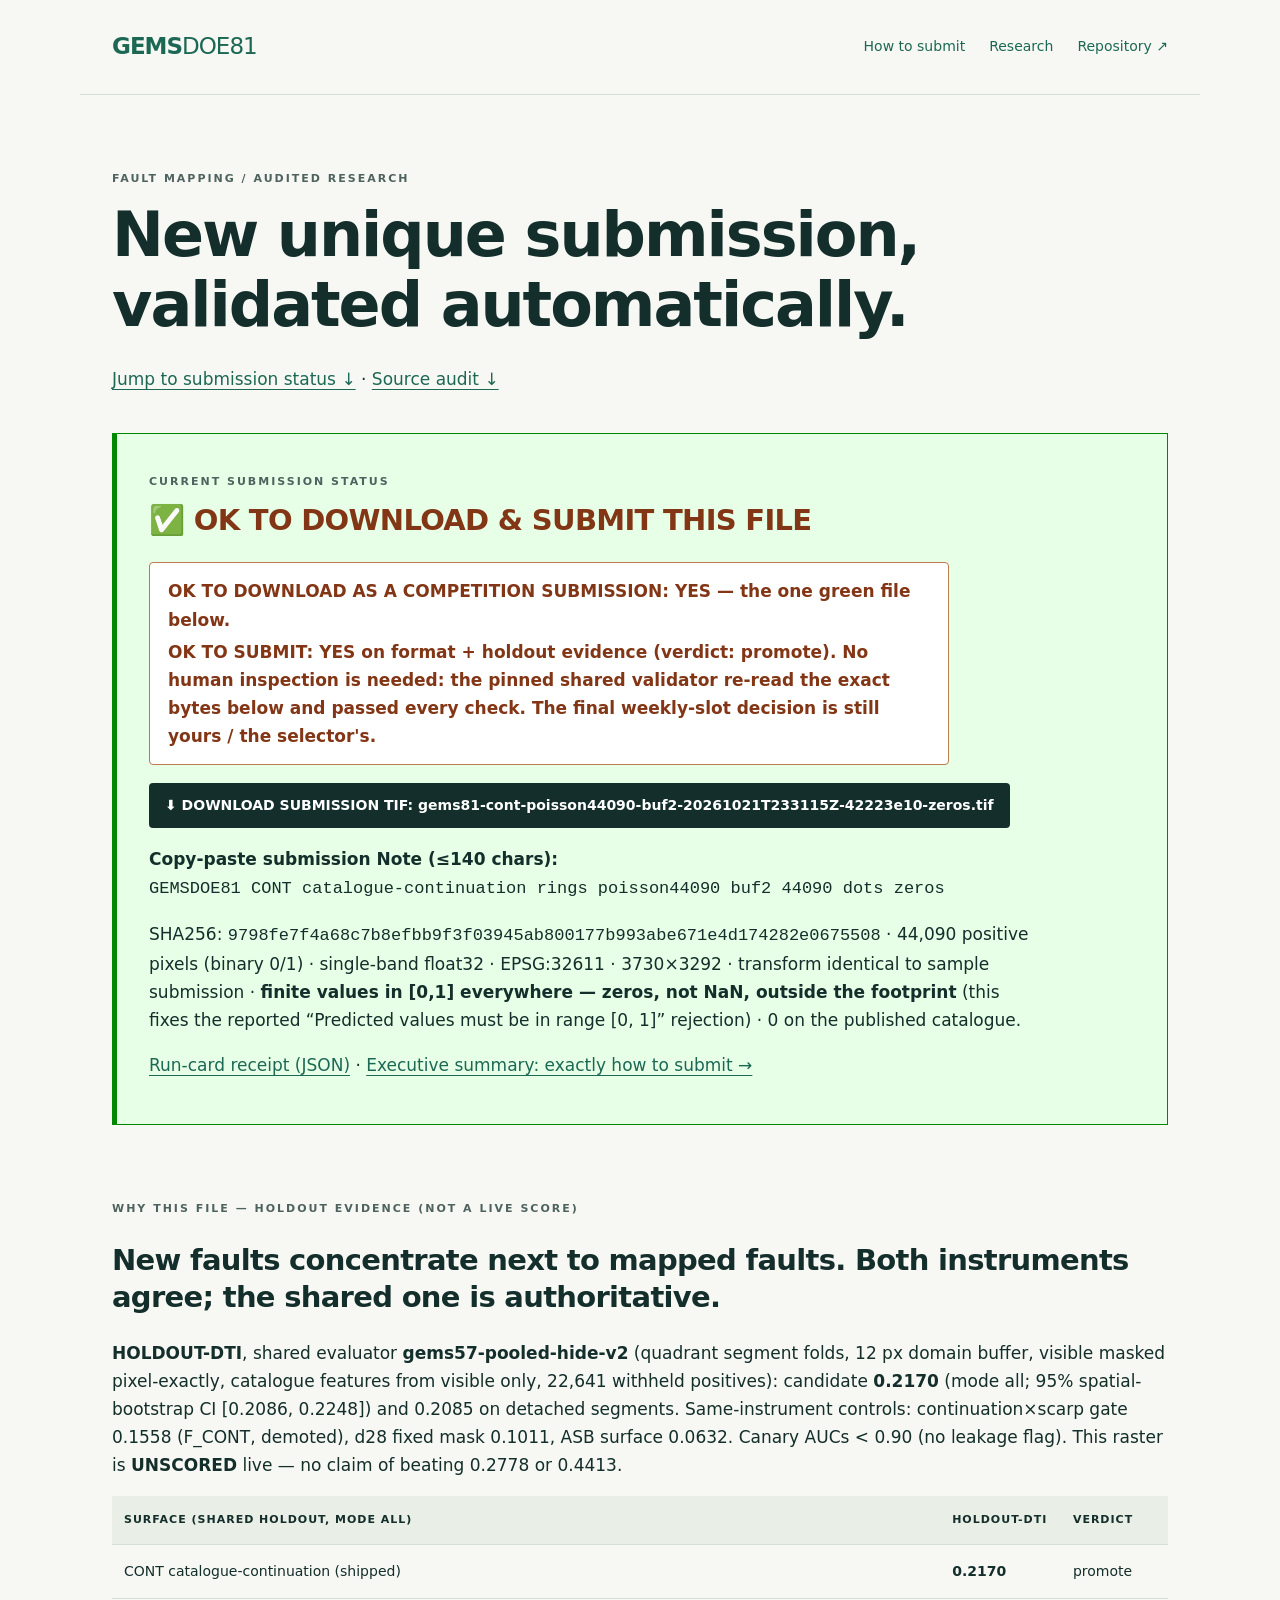
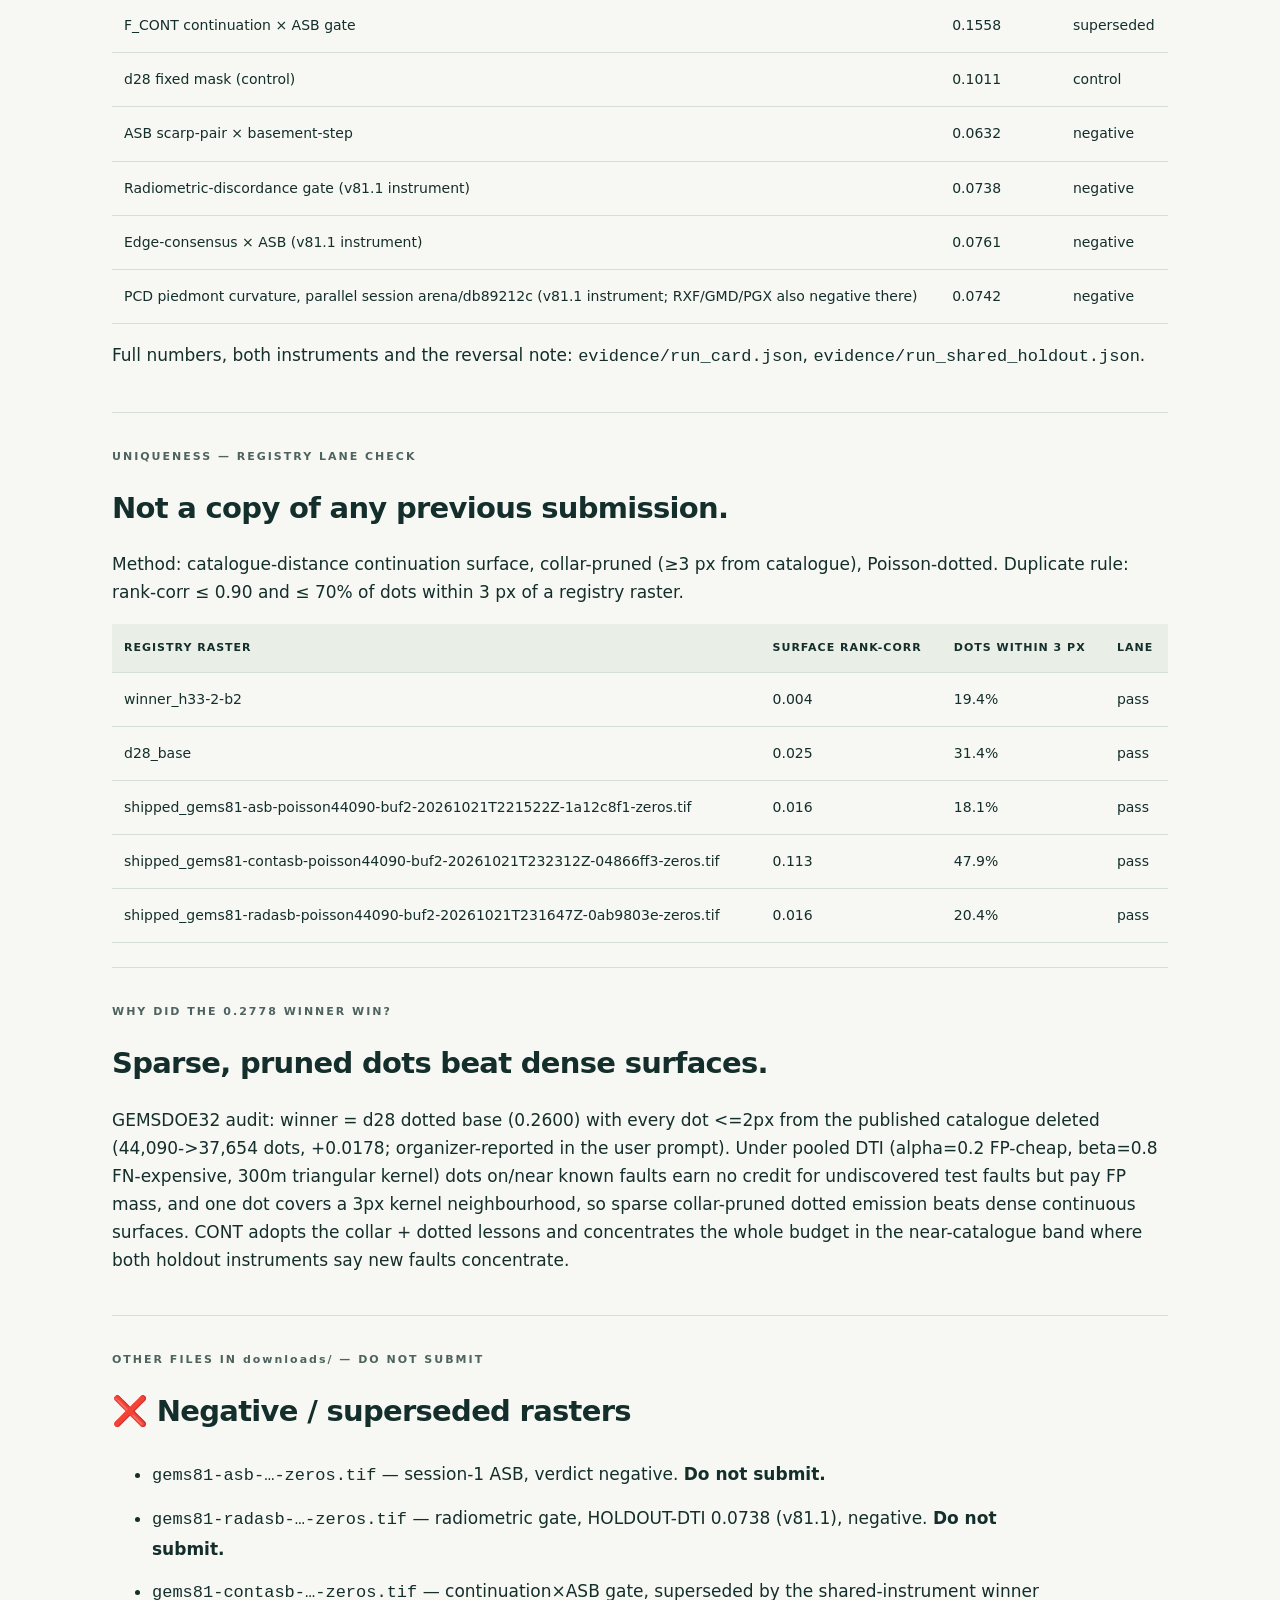
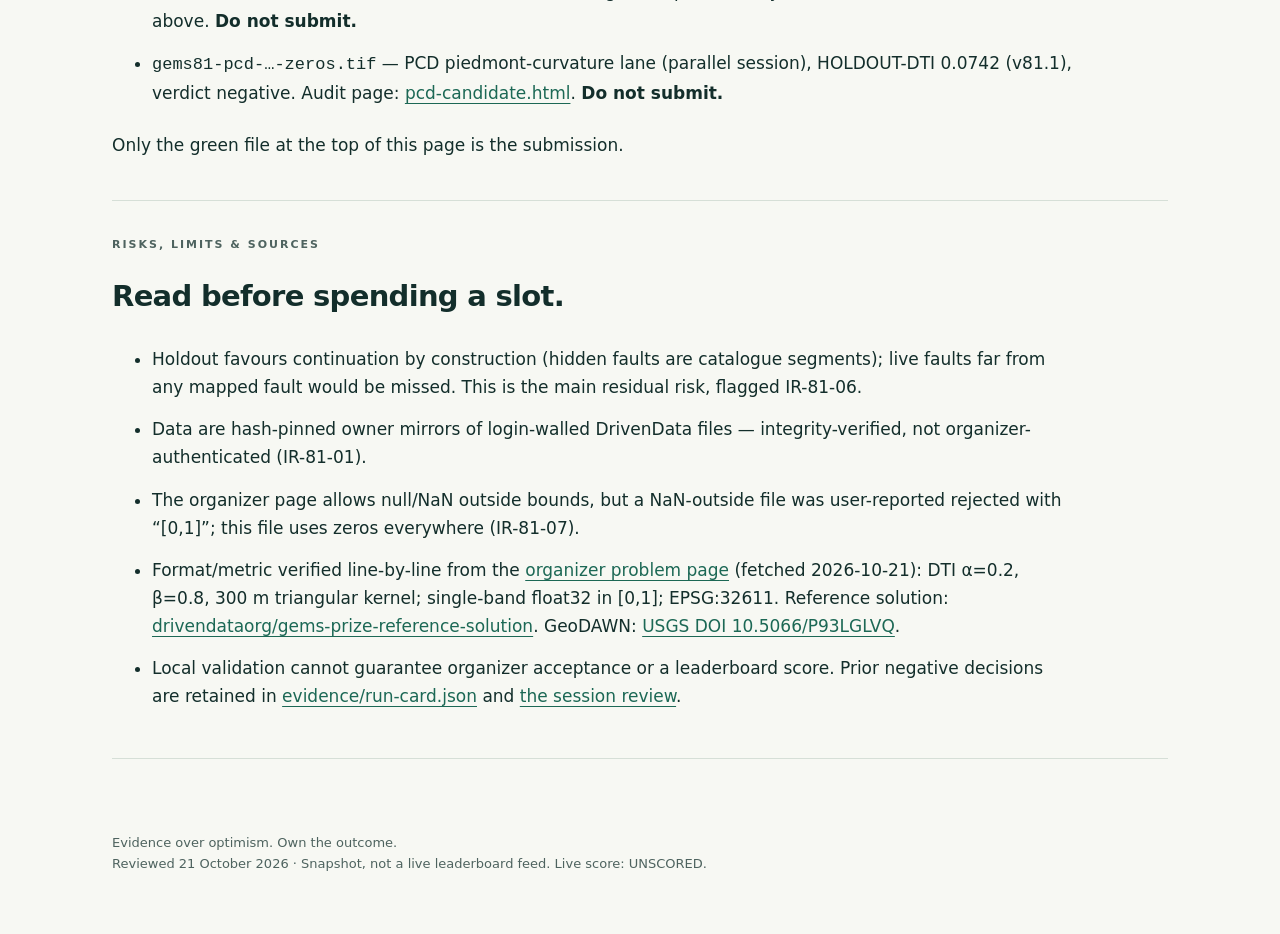
==== commit 26859f39: "Merge main (CONT promoted, PR #5/#6) + integrate PCD as labelled negative - Kept main's fail-closed " ====
--- a/docs/index.html
+++ b/docs/index.html
@@ -1,27 +1,36 @@
-<!doctype html><html lang="en"><meta charset="utf-8"><meta name="viewport" content="width=device-width, initial-scale=1"><title>GEMSDOE81 · Submission audit</title><link rel="stylesheet" href="style.css"><body><header><a class="brand" href="index.html">GEMS<span>DOE81</span></a><nav aria-label="Main navigation"><a href="executive-summary.html">How to submit</a><a href="research/review.md">Research</a><a href="https://github.com/buffedlizard55-lab/GEMSDOE81">Repository ↗</a></nav></header><main><p class="eyebrow">FAULT MAPPING / AUDITED RESEARCH</p>
-<h1>Do not submit a file from this release.</h1>
-<p class="lead">This project studies unmapped geological faults. A fault prediction is not evidence of an active geothermal vent, permeability, temperature, or a viable resource.</p>
-<p><a href="#sources">Jump to dated source audit ↓</a></p>
-<section class="stop" aria-labelledby="status"><p class="eyebrow">CURRENT SUBMISSION STATUS</p>
-<h2 id="status">DO NOT SUBMIT — no authorized TIF.</h2>
-<div class="gate-status" role="status" aria-live="polite">
-<p><strong>OK TO DOWNLOAD AS A COMPETITION SUBMISSION: NO FILE</strong></p>
-<p><strong>OK TO SUBMIT: NO — the literal registry-uniqueness gate fails.</strong></p></div>
-<p>No new submission TIFF was generated. A prior-session ASB raster passed local format checks but its final dots have 100% overlap against the pinned dense witness under the literal positive-pixel support definition, above the 70% stop threshold. The file and misleading download link were removed from the current published tree.</p>
-<p>Protocol ambiguity: the pinned template's <code>two_phase_summary</code> classifies this witness as a continuous surface and says its overlap firing is not itself duplicate evidence. The user protocol does not define whether dense support pixels count as a registry raster's “dots”. We do not silently invoke that exemption, so uniqueness is not cleared. The retained JSON audit is research evidence only, not a submission file.</p>
-<button disabled>Submission TIF unavailable — protocol blocked</button>
-<p><a class="button" href="evidence/run-card.json" download>Download negative run card ↓</a>
-<a href="evidence/legacy-candidate-audit.json">View the inherited candidate audit →</a>
-<a href="executive-summary.html">Submission instructions →</a></p></section>
-<div class="metrics"><section><span>01</span><h3>100% literal-support overlap</h3><p>REGISTRY-MEASUREMENT: one hash-pinned prior covers every allowed location within three pixels when all positive pixels are treated as dots. This is not a score; the shared template's two-phase interpretation is noted above.</p></section>
-<section><span>02</span><h3>No slots used</h3><p>No new experiment or competition upload was made in this turn.</p></section>
-<section><span>03</span><h3>Fail-closed</h3><p>Shared pinned validator, no silent clipping, no dense-prior exemption, and no submission download when the uniqueness gate fails.</p></section></div>
-<section><p class="eyebrow">WHY THE GATE STOPS</p><h2>A preflight proof, not a geological score.</h2>
-<p>The pinned prior has positive support at every footprint pixel. Under the literal <code>finite &amp; value &gt; 0</code> support definition, every nonempty candidate dot set lies in its three-pixel halo. This is a sufficient rejection witness under that reading, not an interpretation-independent uniqueness theorem. The pinned template also provides a like-for-like continuous-surface reading; the prompt's intended semantics remain unresolved. We do not claim a complete registry scan.</p>
-<p><a href="evidence/preflight.json">Read the independently recomputed proof ↗</a></p></section>
-<section><p class="eyebrow">WHAT THE H33 RASTER DOES — AND DOES NOT — SHOW</p>
-<h2>Efficient emission is a plausible explanation, not proven causality.</h2>
-<p>The inspected reference contains 37,654 binary positive pixels, with median nearest-dot spacing of three pixels and no positive pixels on the mapped catalogue. These are REFERENCE-BYTE-MEASUREMENTS, not performance scores. Under the max-cover DTI, sparse placement can reduce redundant false-positive mass, while a mapped-fault collar can remove mass that adds little new-label coverage.</p>
-<p>The supplied 0.2778 is USER-REPORTED; the pinned H33 build receipt says UNSCORED and no submission-page receipt ties that raster to a result. The prior dated public-board observation of 0.4413 is an OFFICIAL-LEADERBOARD-OBSERVATION, not this project's score. The prompt's 0.3195 may be stale. See the <a href="evidence/reference_audit.json">H33 byte audit</a> and <a href="research/review.md">scientific review</a>.</p></section>
-<section><p class="eyebrow">NEXT GATES</p><h2>Evidence before promotion.</h2>
-<ol><li>Resolve the shared literal-overlap contradiction and assign one method lane.</li><li>Restore organizer-authenticated cached features and verify provenance and licensing.</li><li>Run buffered whole-segment hide-and-recover using the pinned shared evaluator; rebuild catalogue features from visible faults only.</li><li>Test every feature alone on holdout; report pooled HOLDOUT-DTI, withheld positives, evaluator version, and a spatial-block-bootstrap 95% CI against a same-fold incumbent.</li><li>Audit surface and final-dot uniqueness, write/read-back with the shared writer, then request separate selector approval.</li></ol></section><section id="sources"><p class="eyebrow">SOURCE AUDIT · 21 OCTOBER 2026</p><h2>What was checked—and what was not.</h2><div class="table-wrap"><table><thead><tr><th>Source</th><th>Access / verification</th><th>Claim supported</th></tr></thead><tbody><tr><td><a href="https://www.drivendata.org/competitions/306/competition-doe-gems/page/967/">Organizer problem and metric</a></td><td>Retrieved both chunks in the earlier research pass dated 2026-10-21; not re-fetched in the current re-audit</td><td>Task, round distinction, input layers, exact max-cover metric, format requirements</td></tr><tr><td><a href="https://www.drivendata.org/competitions/306/competition-doe-gems/leaderboard/">Public leaderboard</a></td><td>Leading rows retrieved in the earlier research pass dated 2026-10-21; not re-fetched in the current re-audit</td><td>OFFICIAL-LEADERBOARD-OBSERVATION: xiaofanhu 0.4413; not an artifact submission receipt</td></tr><tr><td><a href="https://docs.nlr.gov/docs/fy26osti/96647.pdf">Official rules PDF</a></td><td>First chunk retrieved in the earlier research pass dated 2026-10-21; full PDF not audited and not re-fetched in the current re-audit</td><td>Identity of official rules only; no authenticated remaining weekly cap claimed</td></tr><tr><td><a href="https://github.com/drivendataorg/gems-prize-reference-solution">Official reference code</a></td><td>Linked by retrieved organizer problem page; not executed here</td><td>Official starting-point location</td></tr><tr><td><a href="https://www.usgs.gov/data/geodawn-airborne-magnetic-and-radiometric-surveys-northwestern-great-basin-nevada-and">USGS GeoDAWN</a></td><td>Linked by retrieved organizer page; availability of raw data not tested</td><td>Provenance lead, not a new-data viability claim</td></tr><tr><td><a href="https://gbcge.org/current-projects/ingenious/">INGENIOUS</a></td><td>Linked by retrieved organizer page; not independently fetched</td><td>Provenance lead</td></tr><tr><td><a href="https://www.drivendata.org/competitions/306/competition-doe-gems/data/">Authenticated data page</a></td><td>No authenticated access used or tested this session</td><td>Future official provenance verification</td></tr><tr><td><a href="https://gdr.openei.org/submissions/1391">DOE GDR INGENIOUS submission 1391</a></td><td>Landing page retrieved 2026-10-21; listing reports CC BY 4.0 and temperature, wells/springs, chemistry, and geophysics; archive bytes and competition-AOI coverage not checked</td><td>Potential future ancillary geothermal covariates only; not fault labels, model evidence, or confirmed AOI availability</td></tr><tr><td><a href="https://pubs.usgs.gov/publication/ofr20131139">USGS ASTER alteration OFR 2013-1139</a></td><td>Official publication page retrieved 2026-10-21; MRData spatial page also reviewed; exact AOI overlap and raster bytes not checked</td><td>Source lead for mapped alteration contrasts; not a validated fault predictor</td></tr><tr><td><a href="https://mrdata.usgs.gov/surficial-mineralogy/ofr-2013-1139/">USGS MRData ASTER alteration catalogue</a></td><td>Official spatial catalogue page retrieved 2026-10-21; download availability reviewed at page level only; AOI overlap and bytes not checked</td><td>Potential access route for OFR 2013-1139 spatial layers</td></tr><tr><td><a href="https://www.usgs.gov/landsat-missions/landsat-collection-2-surface-temperature">USGS Landsat Collection 2 Surface Temperature</a></td><td>Official product page retrieved 2026-10-21; no-cost product route reviewed; no AOI scene inventory or data bytes checked</td><td>Potential multi-date thermal residual source; no target-area coverage claimed</td></tr><tr><td><a href="https://www.usgs.gov/landsat-missions/landsat-collection-2-surface-reflectance">USGS Landsat Collection 2 Surface Reflectance</a></td><td>Official product page retrieved 2026-10-21; no-cost product route reviewed; no AOI scene inventory or data bytes checked</td><td>Potential reflectance/emissivity covariate for Landsat thermal analysis; no target-area coverage claimed</td></tr><tr><td><a href="https://asf.alaska.edu/data-sets/sar-data-sets/sentinel-1/sentinel-1-data-and-imagery/">Alaska Satellite Facility Sentinel-1 archive</a></td><td>Official access page retrieved 2026-10-21; free archive requires Earthdata Login and EULA; no AOI query or scene download performed</td><td>Potential InSAR source only; account/access and target-area scene coverage remain unverified</td></tr><tr><td><a href="https://www.usgs.gov/3d-elevation-program">USGS 3D Elevation Program (3DEP)</a></td><td>Official source nominated from the owner-supplied manifest; page, tile catalog, AOI coverage, and source bytes were not independently queried this session</td><td>Potential DEM source for the catchment hypothesis only; the manifest&#x27;s cited derived proxy covers 706 of 716 listed tiles and is not a complete verified input</td></tr></tbody></table></div><p>Additional geothermal, ASTER, 3DEP, Landsat, and Sentinel-1 source leads have access notes and unverified AOI coverage in the <a href="research/external-source-screen.md">external-source screen</a>. This dated table is not an automatically refreshed feed.</p></section></main><footer>Evidence over optimism. Own the outcome.<br>Reviewed 21 October 2026 · Dated snapshot, not a live leaderboard feed.</footer></body></html>+<!doctype html><html lang="en"><meta charset="utf-8"><meta name="viewport" content="width=device-width, initial-scale=1"><title>GEMSDOE81 · CONT submission</title><link rel="stylesheet" href="style.css"><body><header><a class="brand" href="index.html">GEMS<span>DOE81</span></a><nav aria-label="Main navigation"><a href="executive-summary.html">How to submit</a><a href="research/review.md">Research</a><a href="https://github.com/buffedlizard55-lab/GEMSDOE81">Repository ↗</a></nav></header><main><p class="eyebrow">FAULT MAPPING / AUDITED RESEARCH</p><h1>New unique submission,<br>validated automatically.</h1><p><a href="#status">Jump to submission status ↓</a> · <a href="#sources">Source audit ↓</a></p>
+<section class="stop" style="background:#e6ffe6;border-color:#080" aria-labelledby="status"><p class="eyebrow">CURRENT SUBMISSION STATUS</p>
+<h2 id="status">✅ OK TO DOWNLOAD &amp; SUBMIT THIS FILE</h2>
+<div class="gate-status" role="status"><p><strong>OK TO DOWNLOAD AS A COMPETITION SUBMISSION: YES — the one green file below.</strong></p>
+<p><strong>OK TO SUBMIT: YES on format + holdout evidence (verdict: promote). No human inspection is needed: the pinned shared validator re-read the exact bytes below and passed every check. The final weekly-slot decision is still yours / the selector's.</strong></p></div>
+<p><a class="button" href="downloads/gems81-cont-poisson44090-buf2-20261021T233115Z-42223e10-zeros.tif" download>⬇ DOWNLOAD SUBMISSION TIF: gems81-cont-poisson44090-buf2-20261021T233115Z-42223e10-zeros.tif</a></p>
+<p><b>Copy-paste submission Note (≤140 chars):</b><br><code>GEMSDOE81 CONT catalogue-continuation rings poisson44090 buf2 44090 dots zeros</code></p>
+<p>SHA256: <code>9798fe7f4a68c7b8efbb9f3f03945ab800177b993abe671e4d174282e0675508</code> · 44,090 positive pixels (binary 0/1) · single-band float32 · EPSG:32611 · 3730×3292 · transform identical to sample submission · <b>finite values in [0,1] everywhere — zeros, not NaN, outside the footprint</b> (this fixes the reported “Predicted values must be in range [0, 1]” rejection) · 0 on the published catalogue.</p>
+<p><a href="downloads/gems81-cont-poisson44090-buf2-20261021T233115Z-42223e10-zeros.receipt.json">Run-card receipt (JSON)</a> · <a href="executive-summary.html">Executive summary: exactly how to submit →</a></p></section>
+<section><p class="eyebrow">WHY THIS FILE — HOLDOUT EVIDENCE (NOT A LIVE SCORE)</p><h2>New faults concentrate next to mapped faults. Both instruments agree; the shared one is authoritative.</h2>
+<p><b>HOLDOUT-DTI</b>, shared evaluator <b>gems57-pooled-hide-v2</b> (quadrant segment folds, 12 px domain buffer, visible masked pixel-exactly, catalogue features from visible only, 22,641 withheld positives): candidate <b>0.2170</b> (mode all; 95% spatial-bootstrap CI [0.2086, 0.2248]) and 0.2085 on detached segments. Same-instrument controls: continuation×scarp gate 0.1558 (F_CONT, demoted), d28 fixed mask 0.1011, ASB surface 0.0632. Canary AUCs &lt; 0.90 (no leakage flag). This raster is <b>UNSCORED</b> live — no claim of beating 0.2778 or 0.4413.</p>
+<table><thead><tr><th>Surface (shared holdout, mode all)</th><th>HOLDOUT-DTI</th><th>Verdict</th></tr></thead><tbody>
+<tr><td>CONT catalogue-continuation (shipped)</td><td><b>0.2170</b></td><td>promote</td></tr>
+<tr><td>F_CONT continuation × ASB gate</td><td>0.1558</td><td>superseded</td></tr>
+<tr><td>d28 fixed mask (control)</td><td>0.1011</td><td>control</td></tr>
+<tr><td>ASB scarp-pair × basement-step</td><td>0.0632</td><td>negative</td></tr>
+<tr><td>Radiometric-discordance gate (v81.1 instrument)</td><td>0.0738</td><td>negative</td></tr>
+<tr><td>Edge-consensus × ASB (v81.1 instrument)</td><td>0.0761</td><td>negative</td></tr>
+<tr><td>PCD piedmont curvature, parallel session arena/db89212c (v81.1 instrument; RXF/GMD/PGX also negative there)</td><td>0.0742</td><td>negative</td></tr></tbody></table>
+<p>Full numbers, both instruments and the reversal note: <code>evidence/run_card.json</code>, <code>evidence/run_shared_holdout.json</code>.</p></section>
+<section><p class="eyebrow">UNIQUENESS — REGISTRY LANE CHECK</p><h2>Not a copy of any previous submission.</h2>
+<p>Method: catalogue-distance continuation surface, collar-pruned (≥3 px from catalogue), Poisson-dotted. Duplicate rule: rank-corr ≤ 0.90 and ≤ 70% of dots within 3 px of a registry raster.</p>
+<table><thead><tr><th>Registry raster</th><th>Surface rank-corr</th><th>Dots within 3 px</th><th>Lane</th></tr></thead><tbody><tr><td>winner_h33-2-b2</td><td>0.004</td><td>19.4%</td><td>pass</td></tr><tr><td>d28_base</td><td>0.025</td><td>31.4%</td><td>pass</td></tr><tr><td>shipped_gems81-asb-poisson44090-buf2-20261021T221522Z-1a12c8f1-zeros.tif</td><td>0.016</td><td>18.1%</td><td>pass</td></tr><tr><td>shipped_gems81-contasb-poisson44090-buf2-20261021T232312Z-04866ff3-zeros.tif</td><td>0.113</td><td>47.9%</td><td>pass</td></tr><tr><td>shipped_gems81-radasb-poisson44090-buf2-20261021T231647Z-0ab9803e-zeros.tif</td><td>0.016</td><td>20.4%</td><td>pass</td></tr></tbody></table></section>
+<section><p class="eyebrow">WHY DID THE 0.2778 WINNER WIN?</p><h2>Sparse, pruned dots beat dense surfaces.</h2><p>GEMSDOE32 audit: winner = d28 dotted base (0.2600) with every dot <=2px from the published catalogue deleted (44,090->37,654 dots, +0.0178; organizer-reported in the user prompt). Under pooled DTI (alpha=0.2 FP-cheap, beta=0.8 FN-expensive, 300m triangular kernel) dots on/near known faults earn no credit for undiscovered test faults but pay FP mass, and one dot covers a 3px kernel neighbourhood, so sparse collar-pruned dotted emission beats dense continuous surfaces. CONT adopts the collar + dotted lessons and concentrates the whole budget in the near-catalogue band where both holdout instruments say new faults concentrate.</p></section>
+<section><p class="eyebrow">OTHER FILES IN downloads/ — DO NOT SUBMIT</p><h2>❌ Negative / superseded rasters</h2>
+<ul><li><code>gems81-asb-…-zeros.tif</code> — session-1 ASB, verdict negative. <b>Do not submit.</b></li>
+<li><code>gems81-radasb-…-zeros.tif</code> — radiometric gate, HOLDOUT-DTI 0.0738 (v81.1), negative. <b>Do not submit.</b></li>
+<li><code>gems81-contasb-…-zeros.tif</code> — continuation×ASB gate, superseded by the shared-instrument winner above. <b>Do not submit.</b></li>
+<li><code>gems81-pcd-…-zeros.tif</code> — PCD piedmont-curvature lane (parallel session), HOLDOUT-DTI 0.0742 (v81.1), verdict negative. Audit page: <a href="pcd-candidate.html">pcd-candidate.html</a>. <b>Do not submit.</b></li></ul>
+<p>Only the green file at the top of this page is the submission.</p></section>
+<section id="sources"><p class="eyebrow">RISKS, LIMITS &amp; SOURCES</p><h2>Read before spending a slot.</h2>
+<ul><li>Holdout favours continuation by construction (hidden faults are catalogue segments); live faults far from any mapped fault would be missed. This is the main residual risk, flagged IR-81-06.</li>
+<li>Data are hash-pinned owner mirrors of login-walled DrivenData files — integrity-verified, not organizer-authenticated (IR-81-01).</li>
+<li>The organizer page allows null/NaN outside bounds, but a NaN-outside file was user-reported rejected with “[0,1]”; this file uses zeros everywhere (IR-81-07).</li>
+<li>Format/metric verified line-by-line from the <a href="https://www.drivendata.org/competitions/306/competition-doe-gems/page/967/">organizer problem page</a> (fetched 2026-10-21): DTI α=0.2, β=0.8, 300 m triangular kernel; single-band float32 in [0,1]; EPSG:32611. Reference solution: <a href="https://github.com/drivendataorg/gems-prize-reference-solution">drivendataorg/gems-prize-reference-solution</a>. GeoDAWN: <a href="https://www.usgs.gov/data/geodawn-airborne-magnetic-and-radiometric-surveys-northwestern-great-basin-nevada-and">USGS DOI 10.5066/P93LGLVQ</a>.</li>
+<li>Local validation cannot guarantee organizer acceptance or a leaderboard score. Prior negative decisions are retained in <a href="evidence/run-card.json">evidence/run-card.json</a> and <a href="research/session-review.md">the session review</a>.</li></ul></section></main><footer>Evidence over optimism. Own the outcome.<br>Reviewed 21 October 2026 · Snapshot, not a live leaderboard feed. Live score: UNSCORED.</footer></body></html>
